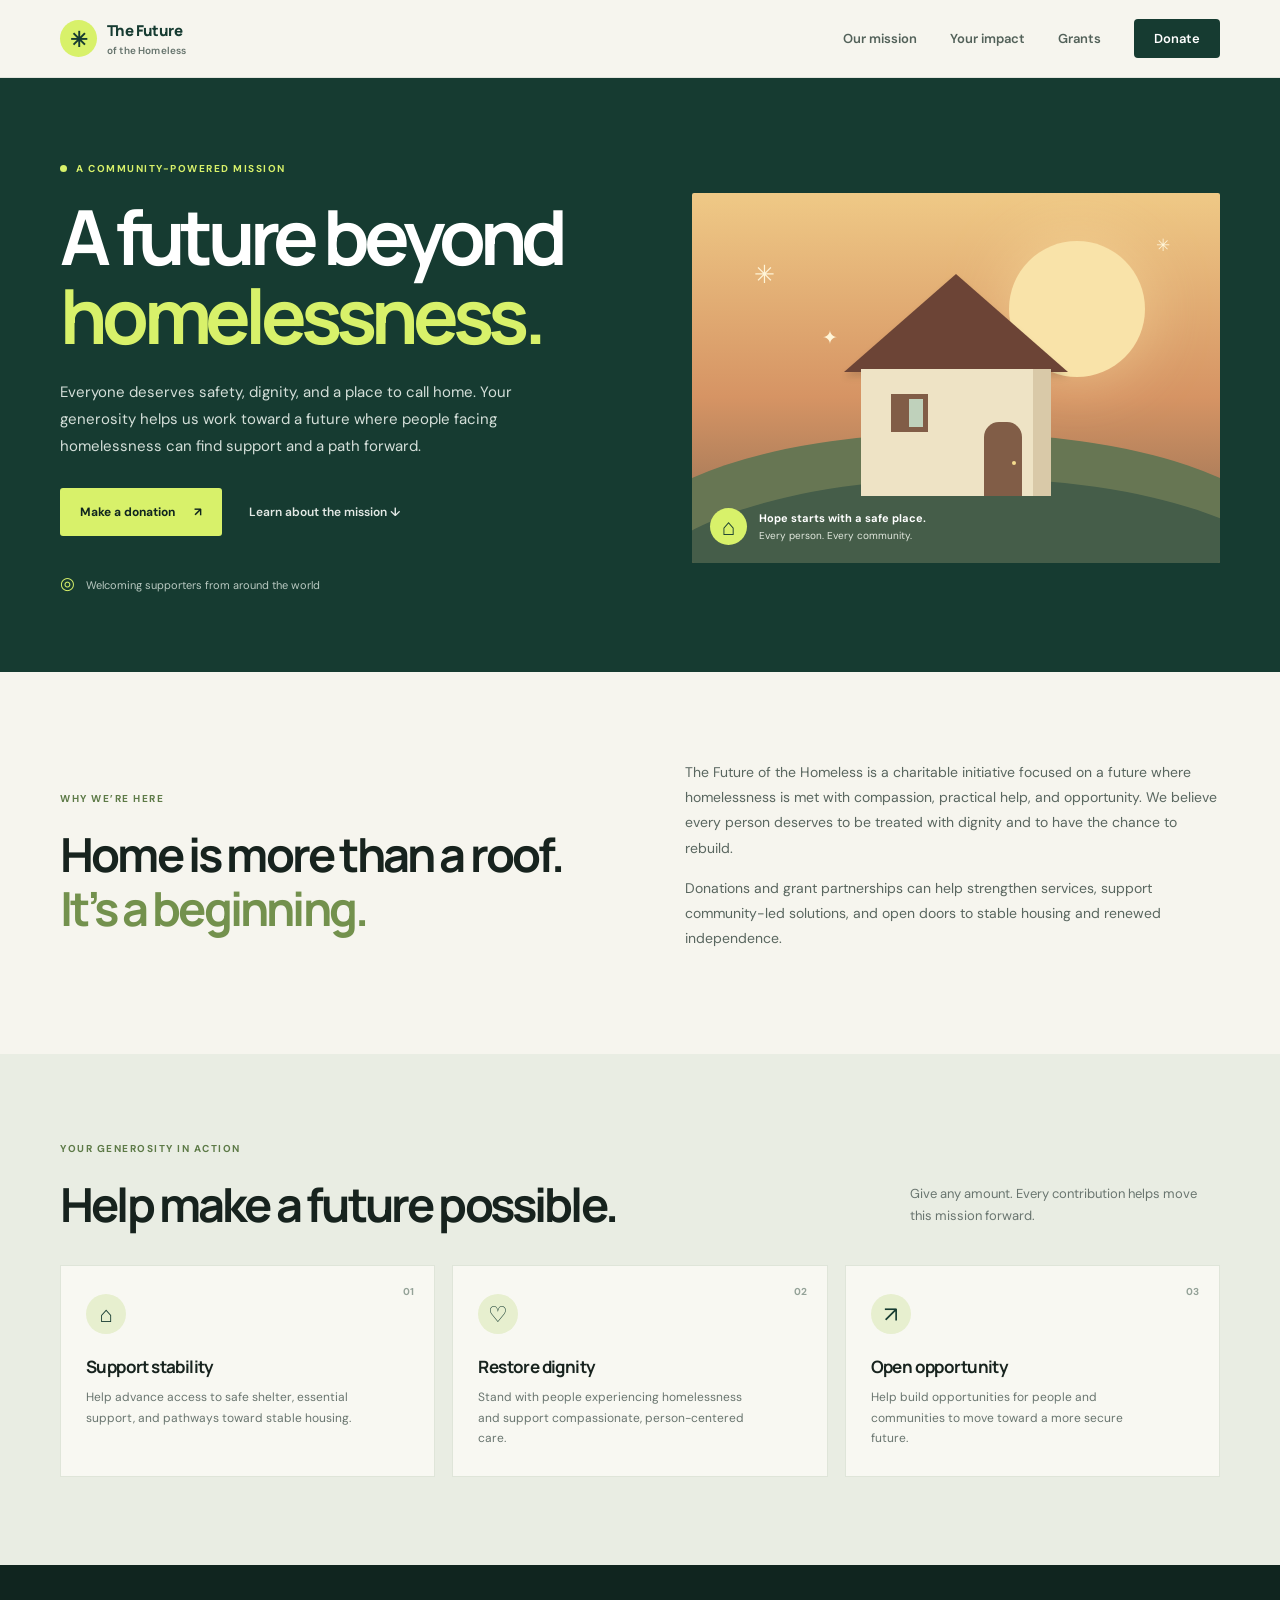
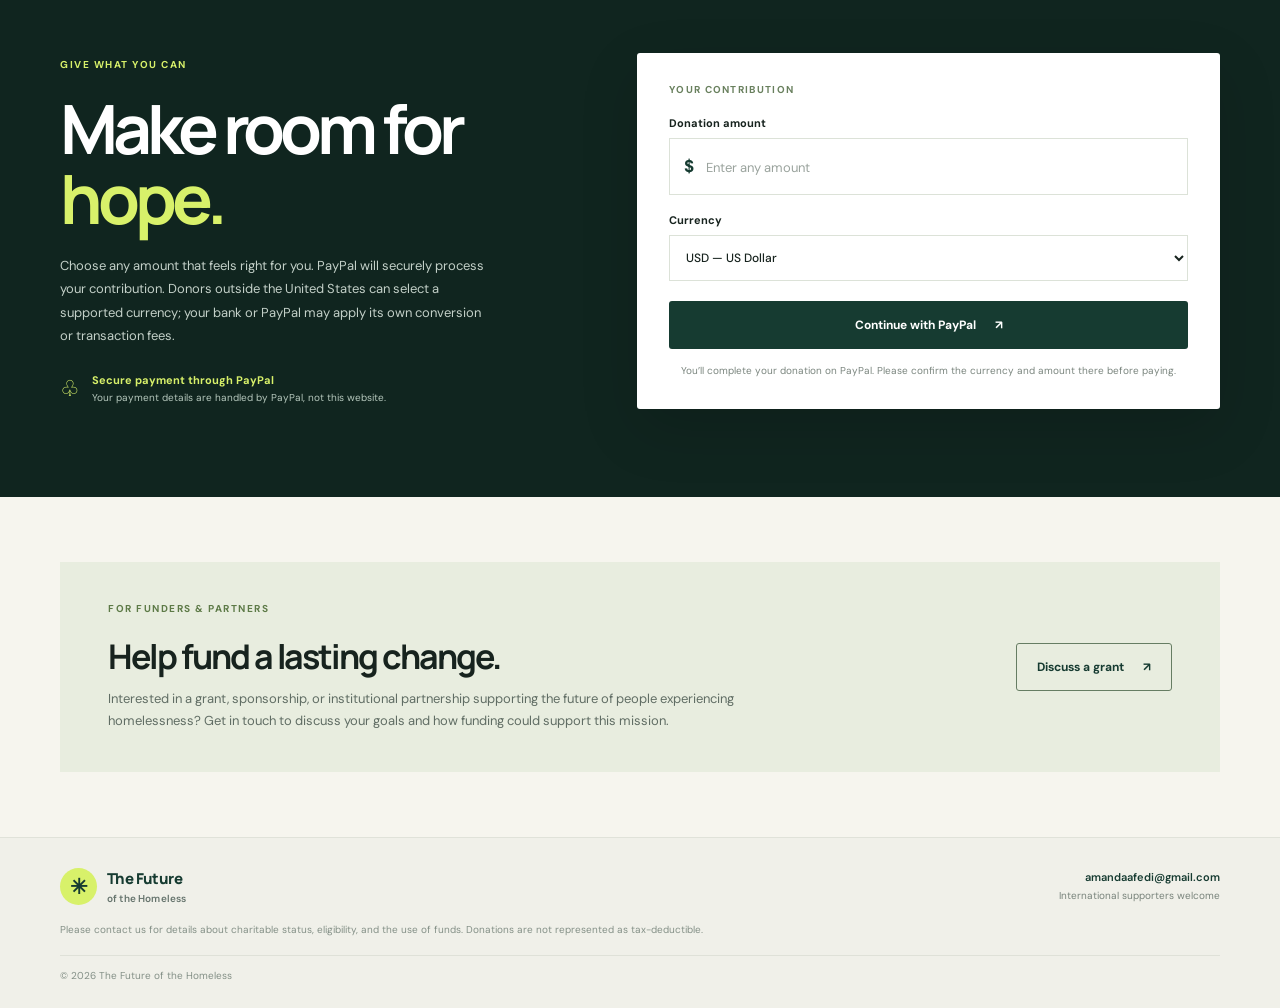
==== index.html @ cc7a4474 "Build international homelessness charity donation site and thank-you page" ====
<!doctype html>
<html lang="en">
  <head>
    <meta charset="utf-8" />
    <meta name="viewport" content="width=device-width, initial-scale=1" />
    <meta name="theme-color" content="#10251f" />
    <meta name="description" content="Support The Future of the Homeless: international donations and grant partnerships helping create a future beyond homelessness." />
    <title>The Future of the Homeless | Give Hope a Home</title>
    <link rel="preconnect" href="https://fonts.googleapis.com" />
    <link rel="preconnect" href="https://fonts.gstatic.com" crossorigin />
    <link href="https://fonts.googleapis.com/css2?family=DM+Sans:wght@400;500;600;700&family=Manrope:wght@500;600;700;800&display=swap" rel="stylesheet" />
    <link rel="stylesheet" href="styles.css" />
  </head>
  <body>
    <header class="header">
      <div class="container nav-wrap">
        <a class="brand" href="#home" aria-label="The Future of the Homeless home"><span class="brand-mark" aria-hidden="true">✳</span><span>The Future <small>of the Homeless</small></span></a>
        <nav aria-label="Main navigation"><a href="#mission">Our mission</a><a href="#impact">Your impact</a><a href="#grants">Grants</a><a class="nav-cta" href="#donate">Donate</a></nav>
      </div>
    </header>

    <main id="home">
      <section class="hero">
        <div class="container hero-grid">
          <div class="hero-copy">
            <p class="eyebrow"><span></span> A community-powered mission</p>
            <h1>A future beyond <em>homelessness.</em></h1>
            <p class="hero-text">Everyone deserves safety, dignity, and a place to call home. Your generosity helps us work toward a future where people facing homelessness can find support and a path forward.</p>
            <div class="hero-actions"><a class="button button-light" href="#donate">Make a donation <span aria-hidden="true">↗</span></a><a class="text-link" href="#mission">Learn about the mission <span aria-hidden="true">↓</span></a></div>
            <p class="international-note"><span aria-hidden="true">◎</span> Welcoming supporters from around the world</p>
          </div>
          <div class="hero-art" role="img" aria-label="Warm illustration of a welcoming home at sunset">
            <div class="sun"></div><div class="art-caption"><span class="caption-icon">⌂</span><span><strong>Hope starts with a safe place.</strong><small>Every person. Every community.</small></span></div>
            <div class="art-house"><div class="roof"></div><div class="house"><div class="window"></div><div class="door"></div></div></div>
            <span class="spark spark-one">✳</span><span class="spark spark-two">✦</span><span class="spark spark-three">✳</span>
          </div>
        </div>
      </section>

      <section class="mission section" id="mission">
        <div class="container mission-grid">
          <div><p class="eyebrow eyebrow-dark">Why we’re here</p><h2>Home is more than a roof.<br /><em>It’s a beginning.</em></h2></div>
          <div class="mission-copy"><p>The Future of the Homeless is a charitable initiative focused on a future where homelessness is met with compassion, practical help, and opportunity. We believe every person deserves to be treated with dignity and to have the chance to rebuild.</p><p>Donations and grant partnerships can help strengthen services, support community-led solutions, and open doors to stable housing and renewed independence.</p></div>
        </div>
      </section>

      <section class="impact section" id="impact">
        <div class="container">
          <div class="section-heading"><div><p class="eyebrow eyebrow-dark">Your generosity in action</p><h2>Help make a future possible.</h2></div><p>Give any amount. Every contribution helps move this mission forward.</p></div>
          <div class="impact-cards">
            <article class="impact-card"><span class="card-number">01</span><span class="card-icon">⌂</span><h3>Support stability</h3><p>Help advance access to safe shelter, essential support, and pathways toward stable housing.</p></article>
            <article class="impact-card"><span class="card-number">02</span><span class="card-icon">♡</span><h3>Restore dignity</h3><p>Stand with people experiencing homelessness and support compassionate, person-centered care.</p></article>
            <article class="impact-card"><span class="card-number">03</span><span class="card-icon">↗</span><h3>Open opportunity</h3><p>Help build opportunities for people and communities to move toward a more secure future.</p></article>
          </div>
        </div>
      </section>

      <section class="donate section" id="donate">
        <div class="container donate-grid">
          <div class="donate-copy"><p class="eyebrow">Give what you can</p><h2>Make room for<br /><em>hope.</em></h2><p>Choose any amount that feels right for you. PayPal will securely process your contribution. Donors outside the United States can select a supported currency; your bank or PayPal may apply its own conversion or transaction fees.</p><div class="secure-note"><span aria-hidden="true">♧</span><span><strong>Secure payment through PayPal</strong><small>Your payment details are handled by PayPal, not this website.</small></span></div></div>
          <form class="donation-form" id="donation-form" action="https://www.paypal.com/cgi-bin/webscr" method="post" target="_blank">
            <input type="hidden" name="cmd" value="_donations" />
            <input type="hidden" name="business" value="amandaafedi@gmail.com" />
            <input type="hidden" name="item_name" value="The Future of the Homeless - General Donation" />
            <input type="hidden" name="no_shipping" value="1" />
            <input type="hidden" name="return" value="https://kingsleyafedi1-blip.github.io/donations-grants-site/thank-you.html" />
            <p class="form-kicker">Your contribution</p>
            <label for="amount">Donation amount</label>
            <div class="amount-input"><span id="currency-symbol" aria-hidden="true">$</span><input id="amount" name="amount" type="number" min="1" step="0.01" inputmode="decimal" placeholder="Enter any amount" required /></div>
            <div class="form-row"><div><label for="currency">Currency</label><select id="currency" name="currency_code"><option value="USD">USD — US Dollar</option><option value="CAD">CAD — Canadian Dollar</option><option value="GBP">GBP — British Pound</option><option value="EUR">EUR — Euro</option><option value="AUD">AUD — Australian Dollar</option><option value="NZD">NZD — New Zealand Dollar</option><option value="CHF">CHF — Swiss Franc</option><option value="SGD">SGD — Singapore Dollar</option><option value="HKD">HKD — Hong Kong Dollar</option><option value="JPY">JPY — Japanese Yen</option></select></div></div>
            <button class="button button-green" type="submit">Continue with PayPal <span aria-hidden="true">↗</span></button>
            <p class="form-footnote">You’ll complete your donation on PayPal. Please confirm the currency and amount there before paying.</p>
          </form>
        </div>
      </section>

      <section class="grants section" id="grants">
        <div class="container grants-panel"><div><p class="eyebrow eyebrow-dark">For funders & partners</p><h2>Help fund a lasting change.</h2><p>Interested in a grant, sponsorship, or institutional partnership supporting the future of people experiencing homelessness? Get in touch to discuss your goals and how funding could support this mission.</p></div><a class="button button-outline" href="mailto:amandaafedi@gmail.com?subject=Grant%20and%20Partnership%20Inquiry">Discuss a grant <span aria-hidden="true">↗</span></a></div>
      </section>
    </main>

    <footer class="footer"><div class="container footer-inner"><a class="brand footer-brand" href="#home"><span class="brand-mark" aria-hidden="true">✳</span><span>The Future <small>of the Homeless</small></span></a><div class="footer-contact"><a href="mailto:amandaafedi@gmail.com">amandaafedi@gmail.com</a><span>International supporters welcome</span></div><p class="disclaimer">Please contact us for details about charitable status, eligibility, and the use of funds. Donations are not represented as tax-deductible.</p><p class="copyright">© <span id="year"></span> The Future of the Homeless</p></div></footer>
    <script src="script.js"></script>
  </body>
</html>
---- styles.css ----
:root{--forest:#163b31;--forest-dark:#10251f;--lime:#d8f16a;--cream:#f6f5ee;--ink:#17231e;--muted:#69756f;--line:#dce2d8;--white:#fff;--serif:'Manrope',sans-serif;--sans:'DM Sans',sans-serif}*{box-sizing:border-box}html{scroll-behavior:smooth;scroll-padding-top:82px}body{margin:0;background:var(--cream);color:var(--ink);font-family:var(--sans);-webkit-font-smoothing:antialiased}a{color:inherit;text-decoration:none}.container{width:min(1160px,calc(100% - 48px));margin:0 auto}.header{height:78px;background:var(--cream);display:flex;align-items:center;border-bottom:1px solid rgba(22,59,49,.09)}.nav-wrap{display:flex;justify-content:space-between;align-items:center}.brand{display:inline-flex;align-items:center;gap:10px;font:800 15px var(--serif);letter-spacing:-.04em;color:var(--forest)}.brand small{display:block;font:600 10px var(--sans);letter-spacing:.015em;color:#65736c;margin-top:3px}.brand-mark{width:37px;height:37px;background:var(--lime);border-radius:50%;display:grid;place-items:center;color:var(--forest);font-size:21px}.header nav{display:flex;align-items:center;gap:33px;font-size:13px;font-weight:600;color:#526159}.header nav a:hover,.text-link:hover{color:var(--forest)}.header nav .nav-cta{padding:11px 20px;background:var(--forest);color:white;border-radius:4px}.hero{background:var(--forest);color:#fff;padding:84px 0 78px;overflow:hidden}.hero-grid{display:grid;grid-template-columns:1.04fr .96fr;align-items:center;gap:60px}.eyebrow{display:flex;align-items:center;gap:9px;text-transform:uppercase;letter-spacing:.15em;font-size:10px;font-weight:700;color:var(--lime);margin:0 0 22px}.eyebrow span{height:7px;width:7px;border-radius:50%;background:var(--lime)}.hero h1,.donate h2,.thank-you-card h1{font:700 clamp(46px,6.1vw,76px)/1.04 var(--serif);letter-spacing:-.075em;margin:0;max-width:620px}.hero h1 em,.donate h2 em,.thank-you-card h1 em{font-style:normal;color:var(--lime)}.hero-text{max-width:510px;color:#d4dfd9;font-size:15px;line-height:1.8;margin:24px 0 28px}.hero-actions{display:flex;align-items:center;gap:27px}.button{min-height:48px;display:inline-flex;justify-content:center;align-items:center;gap:19px;border:0;border-radius:3px;padding:0 20px;font:700 12px var(--sans);cursor:pointer;transition:transform .18s,background .18s}.button:hover{transform:translateY(-2px)}.button-light{background:var(--lime);color:var(--forest-dark)}.text-link{font-size:12px;font-weight:600;color:#e3e9e5}.international-note{margin:36px 0 0;color:#b9c9c1;font-size:11px}.international-note span{font-size:17px;margin-right:8px;color:var(--lime)}.hero-art{position:relative;min-height:370px;background:#d6a86a;overflow:hidden;border-radius:2px;background-image:linear-gradient(180deg,#efc986 0%,#d69464 55%,#896a52 100%)}.sun{position:absolute;width:136px;height:136px;border-radius:50%;background:#f9e3a9;top:48px;right:75px;box-shadow:0 0 65px rgba(255,235,174,.48)}.hero-art:after{content:'';position:absolute;inset:auto -12% -90px -12%;height:220px;border-radius:50% 50% 0 0;background:#677653}.hero-art:before{content:'';position:absolute;inset:auto -15% -145px -10%;height:230px;border-radius:50% 50% 0 0;background:#455d49;z-index:1}.art-house{position:absolute;z-index:2;bottom:67px;left:50%;transform:translateX(-50%);width:190px}.roof{width:0;height:0;border-left:112px solid transparent;border-right:112px solid transparent;border-bottom:98px solid #6c4436;margin-left:-17px;filter:drop-shadow(0 5px 3px rgba(36,30,22,.15))}.house{height:127px;background:#eee3c5;margin-top:-3px;position:relative;box-shadow:inset -18px 0 #d9c9a8}.window{position:absolute;width:37px;height:38px;left:30px;top:25px;border:5px solid #815d47;background:#bfd1bb;box-shadow:inset 13px 0 #815d47}.door{position:absolute;width:38px;height:74px;right:29px;bottom:0;background:#815d47;border-radius:15px 15px 0 0}.door:after{content:'';position:absolute;right:6px;top:39px;width:4px;height:4px;border-radius:50%;background:#f5dc8e}.art-caption{position:absolute;z-index:4;bottom:18px;left:18px;display:flex;align-items:center;gap:12px;color:#fff}.caption-icon{height:37px;width:37px;display:grid;place-items:center;border-radius:50%;background:var(--lime);color:var(--forest);font-size:23px}.art-caption strong,.art-caption small{display:block}.art-caption strong{font-size:11px}.art-caption small{font-size:10px;color:#e2e8de;margin-top:4px}.spark{position:absolute;z-index:2;color:#fff5d8}.spark-one{top:65px;left:62px;font-size:25px}.spark-two{top:132px;left:130px;font-size:19px}.spark-three{top:41px;right:50px;font-size:17px}.section{padding:88px 0}.mission-grid{display:grid;grid-template-columns:1fr 1fr;gap:90px;align-items:center}.eyebrow-dark{color:#5d7a47}.mission h2,.section-heading h2,.grants h2{font:700 clamp(31px,4vw,47px)/1.15 var(--serif);letter-spacing:-.06em;margin:0}.mission h2 em{font-style:normal;color:#73914d}.mission-copy{font-size:14px;line-height:1.8;color:#59665f}.mission-copy p{margin:0 0 15px}.impact{background:#e9ede3}.section-heading{display:flex;align-items:end;justify-content:space-between;gap:30px;margin-bottom:34px}.section-heading>p{max-width:310px;font-size:13px;line-height:1.7;color:var(--muted);margin:0 0 4px}.impact-cards{display:grid;grid-template-columns:repeat(3,1fr);gap:17px}.impact-card{position:relative;padding:28px 25px 27px;background:#f8f8f2;min-height:210px;border:1px solid #dfe5d9}.card-number{position:absolute;right:20px;top:19px;color:#94a298;font-size:10px;font-weight:700}.card-icon{display:grid;place-items:center;width:40px;height:40px;border-radius:50%;background:#e7efcf;color:var(--forest);font-size:22px}.impact-card h3{margin:21px 0 9px;font:700 17px var(--serif);letter-spacing:-.035em}.impact-card p{color:var(--muted);font-size:12px;line-height:1.7;margin:0;max-width:280px}.donate{background:var(--forest-dark);color:#fff}.donate-grid{display:grid;grid-template-columns:.9fr 1.1fr;gap:100px;align-items:center}.donate h2{font-size:clamp(48px,5.6vw,68px)}.donate-copy>p:not(.eyebrow){color:#c3d0c8;font-size:13px;line-height:1.8;max-width:430px;margin:20px 0 25px}.secure-note{display:flex;align-items:center;gap:12px;color:var(--lime)}.secure-note>span:first-child{font-size:22px}.secure-note strong,.secure-note small{display:block}.secure-note strong{font-size:11px}.secure-note small{font-size:10px;color:#b6c8bd;margin-top:4px}.donation-form{background:#fff;color:var(--ink);padding:30px 32px;border-radius:3px;box-shadow:0 20px 60px rgba(0,0,0,.14)}.form-kicker{margin:0 0 20px;text-transform:uppercase;letter-spacing:.13em;color:#69805e;font-size:10px;font-weight:700}.donation-form label{display:block;margin:0 0 8px;font-size:11px;font-weight:700}.amount-input{display:flex;align-items:center;gap:10px;height:57px;border:1px solid var(--line);padding:0 14px;margin-bottom:18px}.amount-input span{font-size:17px;font-weight:700;color:var(--forest)}.amount-input input{width:100%;border:0;outline:0;background:transparent;font:600 17px var(--sans);color:var(--ink)}.amount-input input::placeholder{font-size:13px;color:#9aa39d;font-weight:400}.form-row{margin-bottom:20px}.form-row select{width:100%;height:46px;padding:0 12px;border:1px solid var(--line);border-radius:0;background:#fff;color:var(--ink);font:500 12px var(--sans)}.button-green{width:100%;background:var(--forest);color:#fff}.button-green:hover{background:#245541}.form-footnote{font-size:10px;color:#7a857e;line-height:1.6;text-align:center;margin:14px 0 0}.grants{padding:65px 0}.grants-panel{display:flex;align-items:center;justify-content:space-between;gap:45px;padding:40px 48px;background:#e8eddf}.grants h2{font-size:34px}.grants-panel>div>p:last-child{max-width:650px;color:#606d64;font-size:13px;line-height:1.7;margin:12px 0 0}.button-outline{border:1px solid #667d63;color:var(--forest);white-space:nowrap}.button-outline:hover{background:#dce5d2}.footer{background:#f0f0e9;padding:30px 0 24px;border-top:1px solid #e0e2d9}.footer-inner{display:grid;grid-template-columns:1fr 1fr;gap:17px;align-items:center}.footer-brand{justify-self:start}.footer-contact{justify-self:end;text-align:right;font-size:11px;color:var(--forest);font-weight:600}.footer-contact span{display:block;color:#78837b;font-size:10px;font-weight:400;margin-top:5px}.disclaimer,.copyright{grid-column:1/-1;color:#849087;font-size:10px;line-height:1.6;margin:0}.copyright{padding-top:12px;border-top:1px solid #dfe1d8}.thank-you-page{min-height:100vh;background:var(--forest);display:grid;place-items:center;padding:24px}.thank-you-wrap{width:min(620px,100%)}.thank-you-card{background:var(--cream);padding:44px 48px;text-align:center}.thank-you-brand{display:inline-flex;margin-bottom:31px}.thank-you-icon{height:58px;width:58px;margin:0 auto 22px;display:grid;place-items:center;border-radius:50%;background:#e8efcf;color:var(--forest);font-size:28px}.thank-you-card .eyebrow{justify-content:center;margin-bottom:13px}.thank-you-card h1{font-size:54px}.thank-you-card h1 em{color:#77924e}.thank-you-text{font-size:13px;line-height:1.8;color:#606d64;margin:19px auto 23px;max-width:450px}.thank-you-card .button{width:auto}.thank-you-contact{margin:22px 0 0;color:#707b73;font-size:11px}.thank-you-contact a{color:var(--forest);font-weight:700;text-decoration:underline}@media(max-width:800px){.hero-grid{gap:34px}.mission-grid,.donate-grid{gap:48px}.donate-grid{grid-template-columns:.8fr 1.2fr}.header nav{gap:19px}.hero-art{min-height:320px}}@media(max-width:620px){.container{width:min(100% - 36px,460px)}.header{height:auto;min-height:70px}.nav-wrap{padding:13px 0;align-items:flex-start}.header nav{gap:8px 14px;justify-content:flex-end;flex-wrap:wrap;font-size:11px;max-width:210px}.header nav .nav-cta{padding:7px 12px}.hero{padding:55px 0 48px}.hero-grid,.mission-grid,.donate-grid{grid-template-columns:1fr}.hero-grid{gap:35px}.hero h1{font-size:54px}.hero-art{min-height:300px}.section{padding:62px 0}.mission-grid,.donate-grid{gap:29px}.mission-grid{gap:22px}.section-heading{display:block}.section-heading>p{margin-top:14px}.impact-cards{grid-template-columns:1fr}.impact-card{min-height:170px}.donate{padding:62px 0}.donate h2{font-size:55px}.donation-form{padding:25px 21px}.grants{padding:45px 0}.grants-panel{padding:28px 23px;display:block}.grants h2{font-size:30px}.grants-panel .button{margin-top:21px}.footer-inner{grid-template-columns:1fr}.footer-contact{justify-self:start;text-align:left}.disclaimer,.copyright{grid-column:1}.thank-you-card{padding:33px 23px}.thank-you-card h1{font-size:46px}}
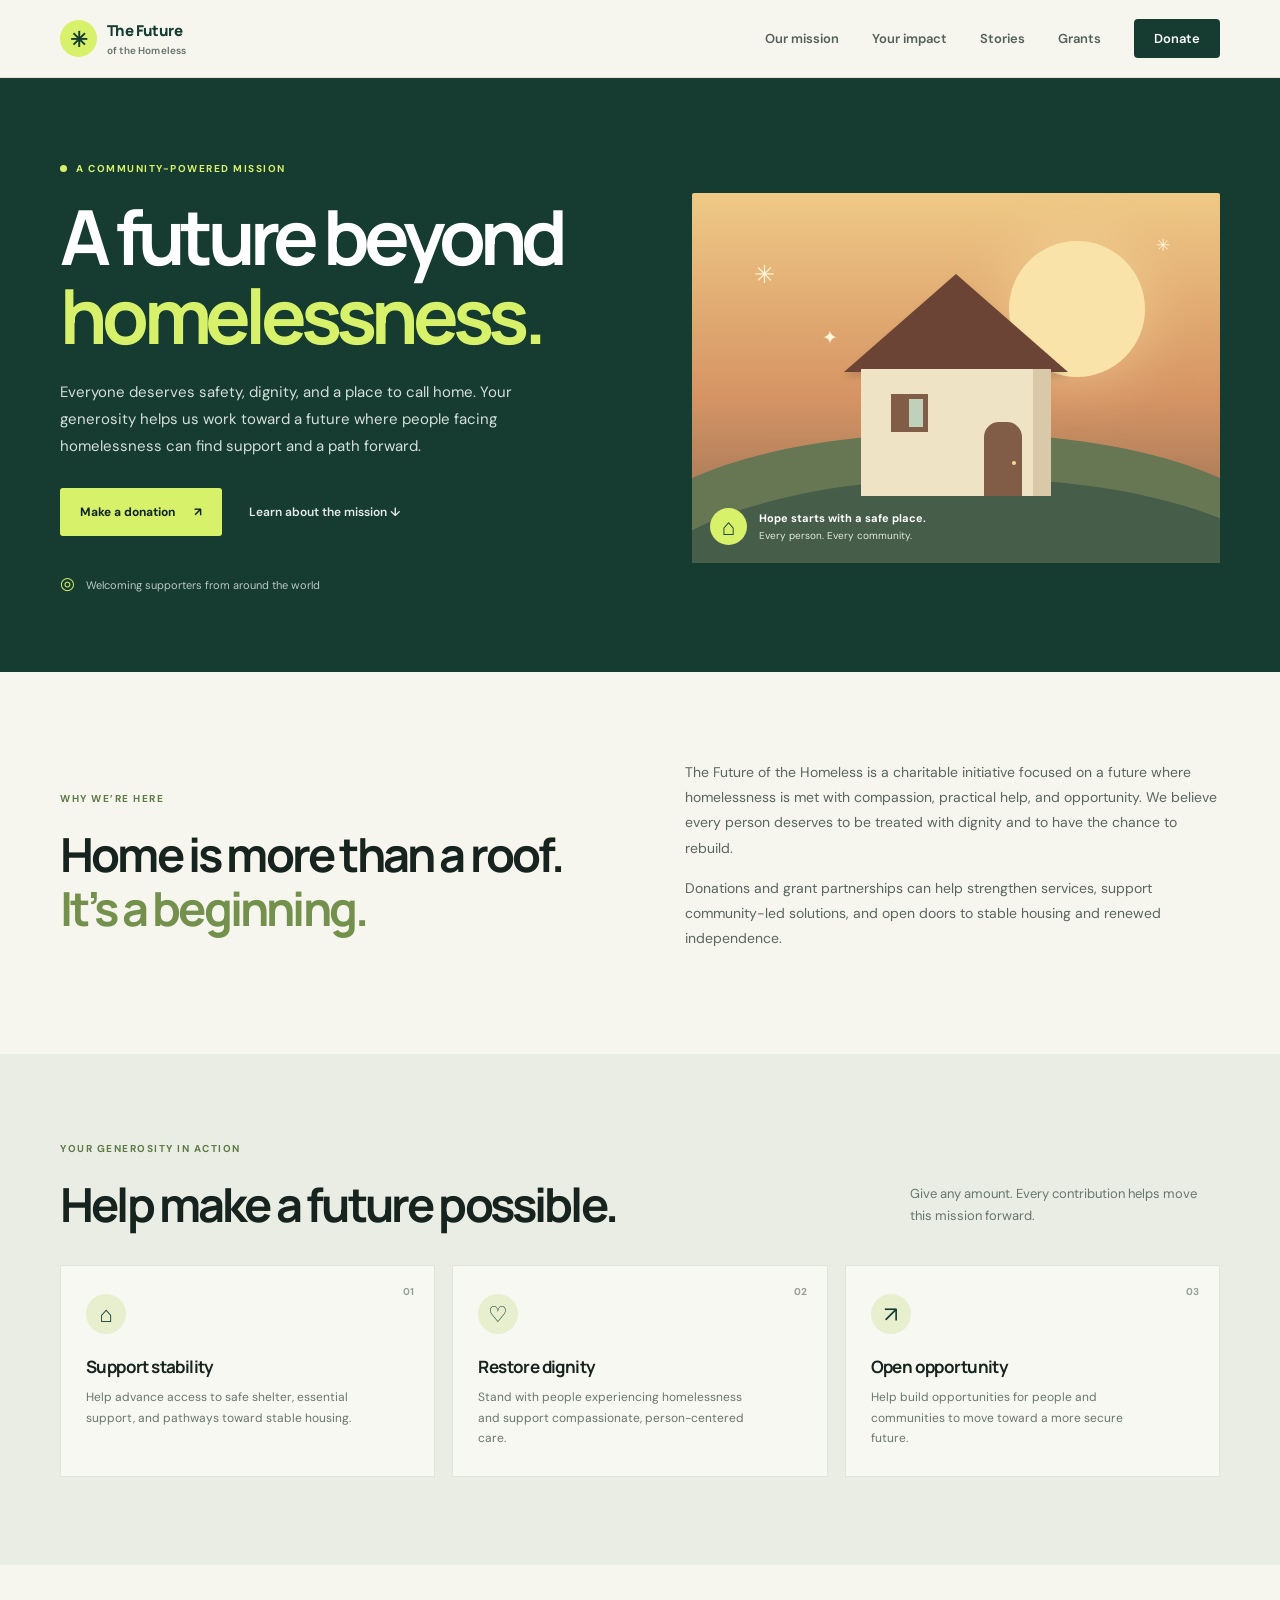
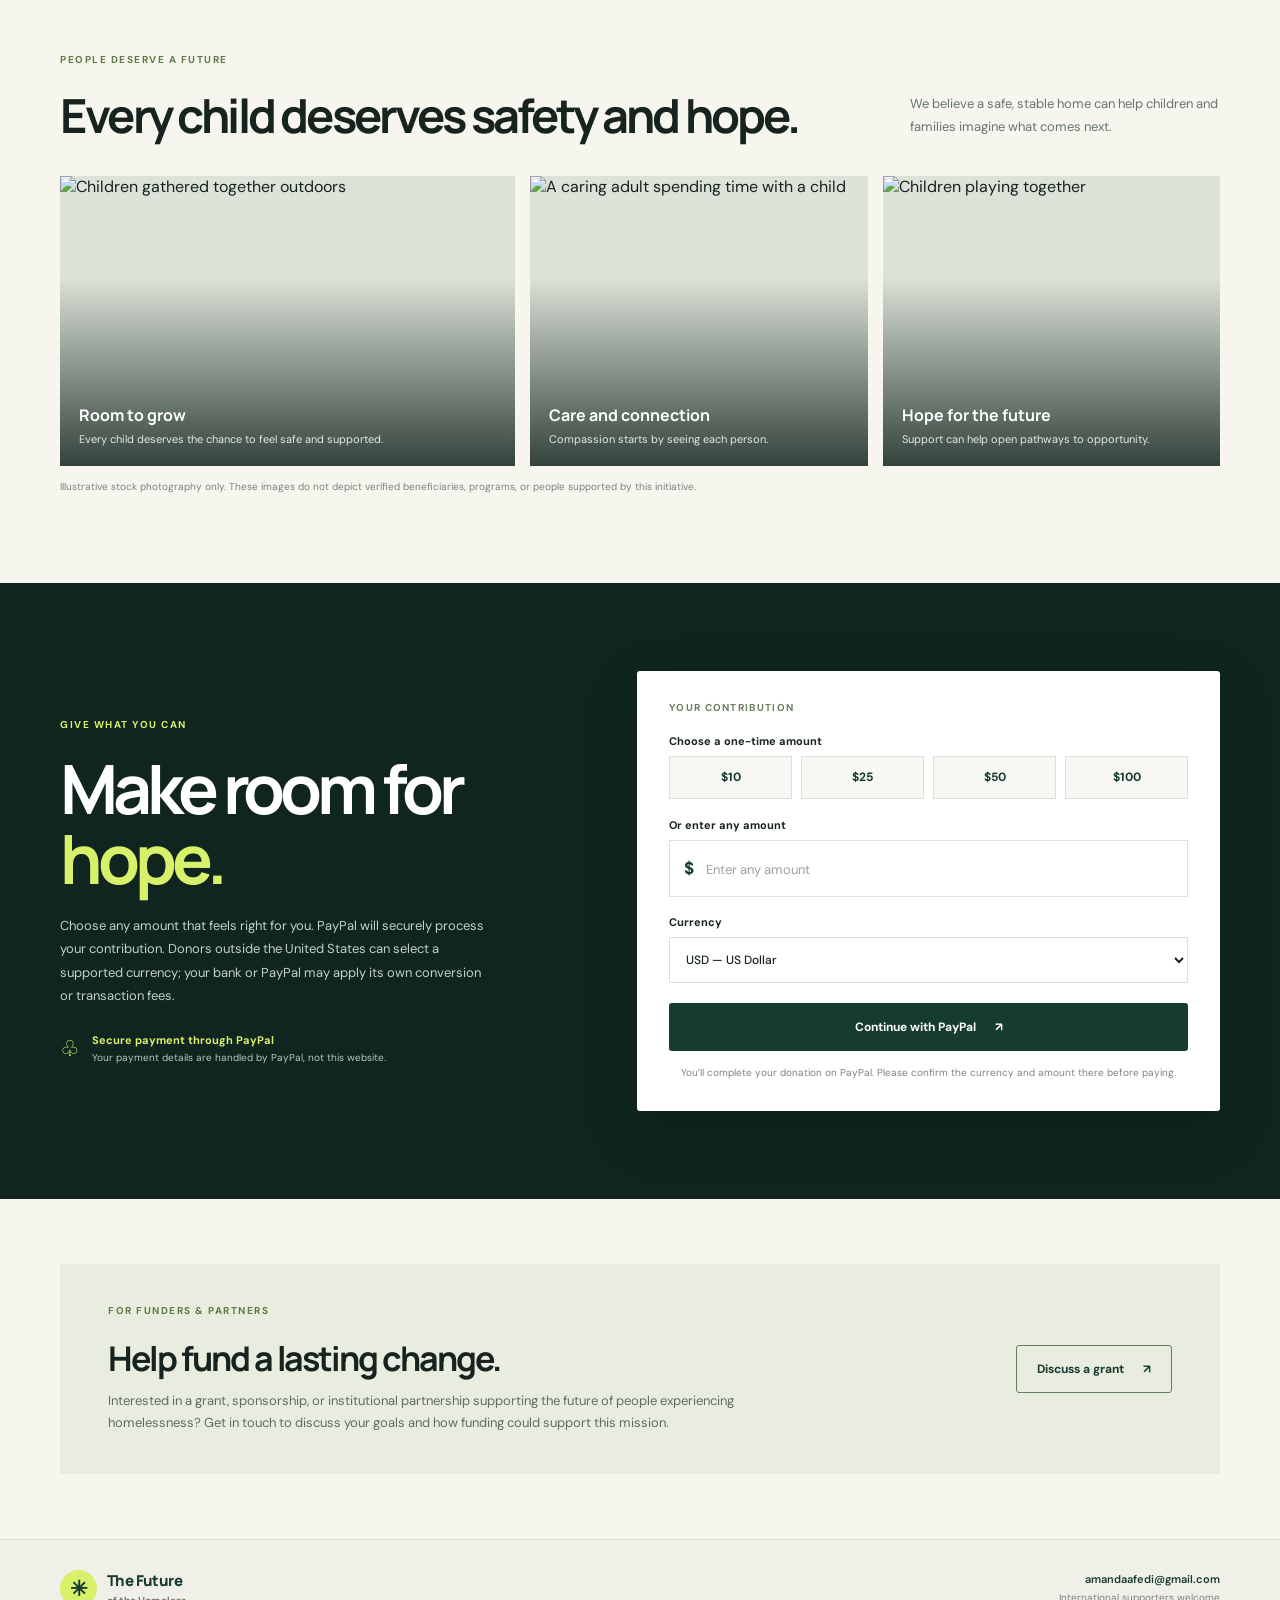
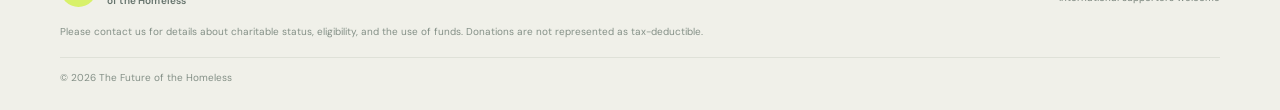
==== commit ddc5c0e9: "Add donation presets and clearly disclosed illustrative child and family photos" ====
--- a/index.html
+++ b/index.html
@@ -10,12 +10,13 @@
     <link rel="preconnect" href="https://fonts.gstatic.com" crossorigin />
     <link href="https://fonts.googleapis.com/css2?family=DM+Sans:wght@400;500;600;700&family=Manrope:wght@500;600;700;800&display=swap" rel="stylesheet" />
     <link rel="stylesheet" href="styles.css" />
+    <link rel="stylesheet" href="donations.css" />
   </head>
   <body>
     <header class="header">
       <div class="container nav-wrap">
         <a class="brand" href="#home" aria-label="The Future of the Homeless home"><span class="brand-mark" aria-hidden="true">✳</span><span>The Future <small>of the Homeless</small></span></a>
-        <nav aria-label="Main navigation"><a href="#mission">Our mission</a><a href="#impact">Your impact</a><a href="#grants">Grants</a><a class="nav-cta" href="#donate">Donate</a></nav>
+        <nav aria-label="Main navigation"><a href="#mission">Our mission</a><a href="#impact">Your impact</a><a href="#stories">Stories</a><a href="#grants">Grants</a><a class="nav-cta" href="#donate">Donate</a></nav>
       </div>
     </header>
 
@@ -29,7 +30,7 @@
             <div class="hero-actions"><a class="button button-light" href="#donate">Make a donation <span aria-hidden="true">↗</span></a><a class="text-link" href="#mission">Learn about the mission <span aria-hidden="true">↓</span></a></div>
             <p class="international-note"><span aria-hidden="true">◎</span> Welcoming supporters from around the world</p>
           </div>
-          <div class="hero-art" role="img" aria-label="Warm illustration of a welcoming home at sunset">
+          <div class="hero-art" role="img" aria-label="Illustration of a welcoming home at sunset">
             <div class="sun"></div><div class="art-caption"><span class="caption-icon">⌂</span><span><strong>Hope starts with a safe place.</strong><small>Every person. Every community.</small></span></div>
             <div class="art-house"><div class="roof"></div><div class="house"><div class="window"></div><div class="door"></div></div></div>
             <span class="spark spark-one">✳</span><span class="spark spark-two">✦</span><span class="spark spark-three">✳</span>
@@ -55,6 +56,18 @@
         </div>
       </section>
 
+      <section class="stories section" id="stories">
+        <div class="container">
+          <div class="section-heading"><div><p class="eyebrow eyebrow-dark">People deserve a future</p><h2>Every child deserves safety and hope.</h2></div><p>We believe a safe, stable home can help children and families imagine what comes next.</p></div>
+          <div class="story-gallery">
+            <figure class="story-photo story-photo-wide"><img src="https://images.unsplash.com/photo-1488521787991-ed7bbaae773c?auto=format&amp;fit=crop&amp;w=1200&amp;q=85" alt="Children gathered together outdoors" loading="lazy" /><figcaption><strong>Room to grow</strong><span>Every child deserves the chance to feel safe and supported.</span></figcaption></figure>
+            <figure class="story-photo"><img src="https://images.unsplash.com/photo-1509099836639-18ba1795216d?auto=format&amp;fit=crop&amp;w=900&amp;q=85" alt="A caring adult spending time with a child" loading="lazy" /><figcaption><strong>Care and connection</strong><span>Compassion starts by seeing each person.</span></figcaption></figure>
+            <figure class="story-photo"><img src="https://images.unsplash.com/photo-1494386346843-e12284507169?auto=format&amp;fit=crop&amp;w=900&amp;q=85" alt="Children playing together" loading="lazy" /><figcaption><strong>Hope for the future</strong><span>Support can help open pathways to opportunity.</span></figcaption></figure>
+          </div>
+          <p class="photo-disclosure">Illustrative stock photography only. These images do not depict verified beneficiaries, programs, or people supported by this initiative.</p>
+        </div>
+      </section>
+
       <section class="donate section" id="donate">
         <div class="container donate-grid">
           <div class="donate-copy"><p class="eyebrow">Give what you can</p><h2>Make room for<br /><em>hope.</em></h2><p>Choose any amount that feels right for you. PayPal will securely process your contribution. Donors outside the United States can select a supported currency; your bank or PayPal may apply its own conversion or transaction fees.</p><div class="secure-note"><span aria-hidden="true">♧</span><span><strong>Secure payment through PayPal</strong><small>Your payment details are handled by PayPal, not this website.</small></span></div></div>
@@ -65,7 +78,14 @@
             <input type="hidden" name="no_shipping" value="1" />
             <input type="hidden" name="return" value="https://kingsleyafedi1-blip.github.io/donations-grants-site/thank-you.html" />
             <p class="form-kicker">Your contribution</p>
-            <label for="amount">Donation amount</label>
+            <label>Choose a one-time amount</label>
+            <div class="preset-amounts" role="group" aria-label="Suggested donation amounts">
+              <button type="button" class="preset-amount" data-amount="10" aria-pressed="false">$10</button>
+              <button type="button" class="preset-amount" data-amount="25" aria-pressed="false">$25</button>
+              <button type="button" class="preset-amount" data-amount="50" aria-pressed="false">$50</button>
+              <button type="button" class="preset-amount" data-amount="100" aria-pressed="false">$100</button>
+            </div>
+            <label for="amount">Or enter any amount</label>
             <div class="amount-input"><span id="currency-symbol" aria-hidden="true">$</span><input id="amount" name="amount" type="number" min="1" step="0.01" inputmode="decimal" placeholder="Enter any amount" required /></div>
             <div class="form-row"><div><label for="currency">Currency</label><select id="currency" name="currency_code"><option value="USD">USD — US Dollar</option><option value="CAD">CAD — Canadian Dollar</option><option value="GBP">GBP — British Pound</option><option value="EUR">EUR — Euro</option><option value="AUD">AUD — Australian Dollar</option><option value="NZD">NZD — New Zealand Dollar</option><option value="CHF">CHF — Swiss Franc</option><option value="SGD">SGD — Singapore Dollar</option><option value="HKD">HKD — Hong Kong Dollar</option><option value="JPY">JPY — Japanese Yen</option></select></div></div>
             <button class="button button-green" type="submit">Continue with PayPal <span aria-hidden="true">↗</span></button>
--- a/donations.css
+++ b/donations.css
@@ -0,0 +1,18 @@
+/* Additional donation presets and illustrative photo gallery. */
+.preset-amounts{display:grid;grid-template-columns:repeat(4,minmax(0,1fr));gap:9px;margin:0 0 19px}
+.preset-amount{min-height:43px;border:1px solid var(--line);background:#f7f8f3;color:var(--forest);font:700 12px var(--sans);cursor:pointer;transition:background .18s,color .18s,border-color .18s}
+.preset-amount:hover,.preset-amount[aria-pressed="true"]{background:var(--forest);border-color:var(--forest);color:#fff}
+.preset-amount:focus-visible{outline:3px solid #a9c563;outline-offset:2px}
+.stories{background:#f6f5ee}
+.story-gallery{display:grid;grid-template-columns:1.35fr 1fr 1fr;gap:15px;margin-top:27px}
+.story-photo{position:relative;min-height:290px;margin:0;background:#dce2d8;overflow:hidden}
+.story-photo img{width:100%;height:100%;min-height:290px;position:absolute;inset:0;object-fit:cover;transition:transform .35s ease}
+.story-photo:hover img{transform:scale(1.035)}
+.story-photo:after{content:"";position:absolute;inset:35% 0 0;background:linear-gradient(transparent,rgba(13,31,24,.82))}
+.story-photo figcaption{position:absolute;z-index:1;left:19px;right:17px;bottom:18px;color:#fff}
+.story-photo figcaption strong,.story-photo figcaption span{display:block}
+.story-photo figcaption strong{font:700 16px var(--serif);margin-bottom:5px}
+.story-photo figcaption span{font-size:11px;line-height:1.55;color:#e3e9e5}
+.photo-disclosure{margin:13px 0 0;color:#7a857e;font-size:10px;line-height:1.6}
+@media(max-width:700px){.story-gallery{grid-template-columns:1fr 1fr}.story-photo-wide{grid-column:1/-1}.story-photo{min-height:230px}.story-photo img{min-height:230px}}
+@media(max-width:420px){.preset-amounts{gap:6px}.preset-amount{min-height:41px;font-size:11px}.story-gallery{grid-template-columns:1fr}.story-photo-wide{grid-column:auto}.story-photo{min-height:260px}.story-photo img{min-height:260px}}
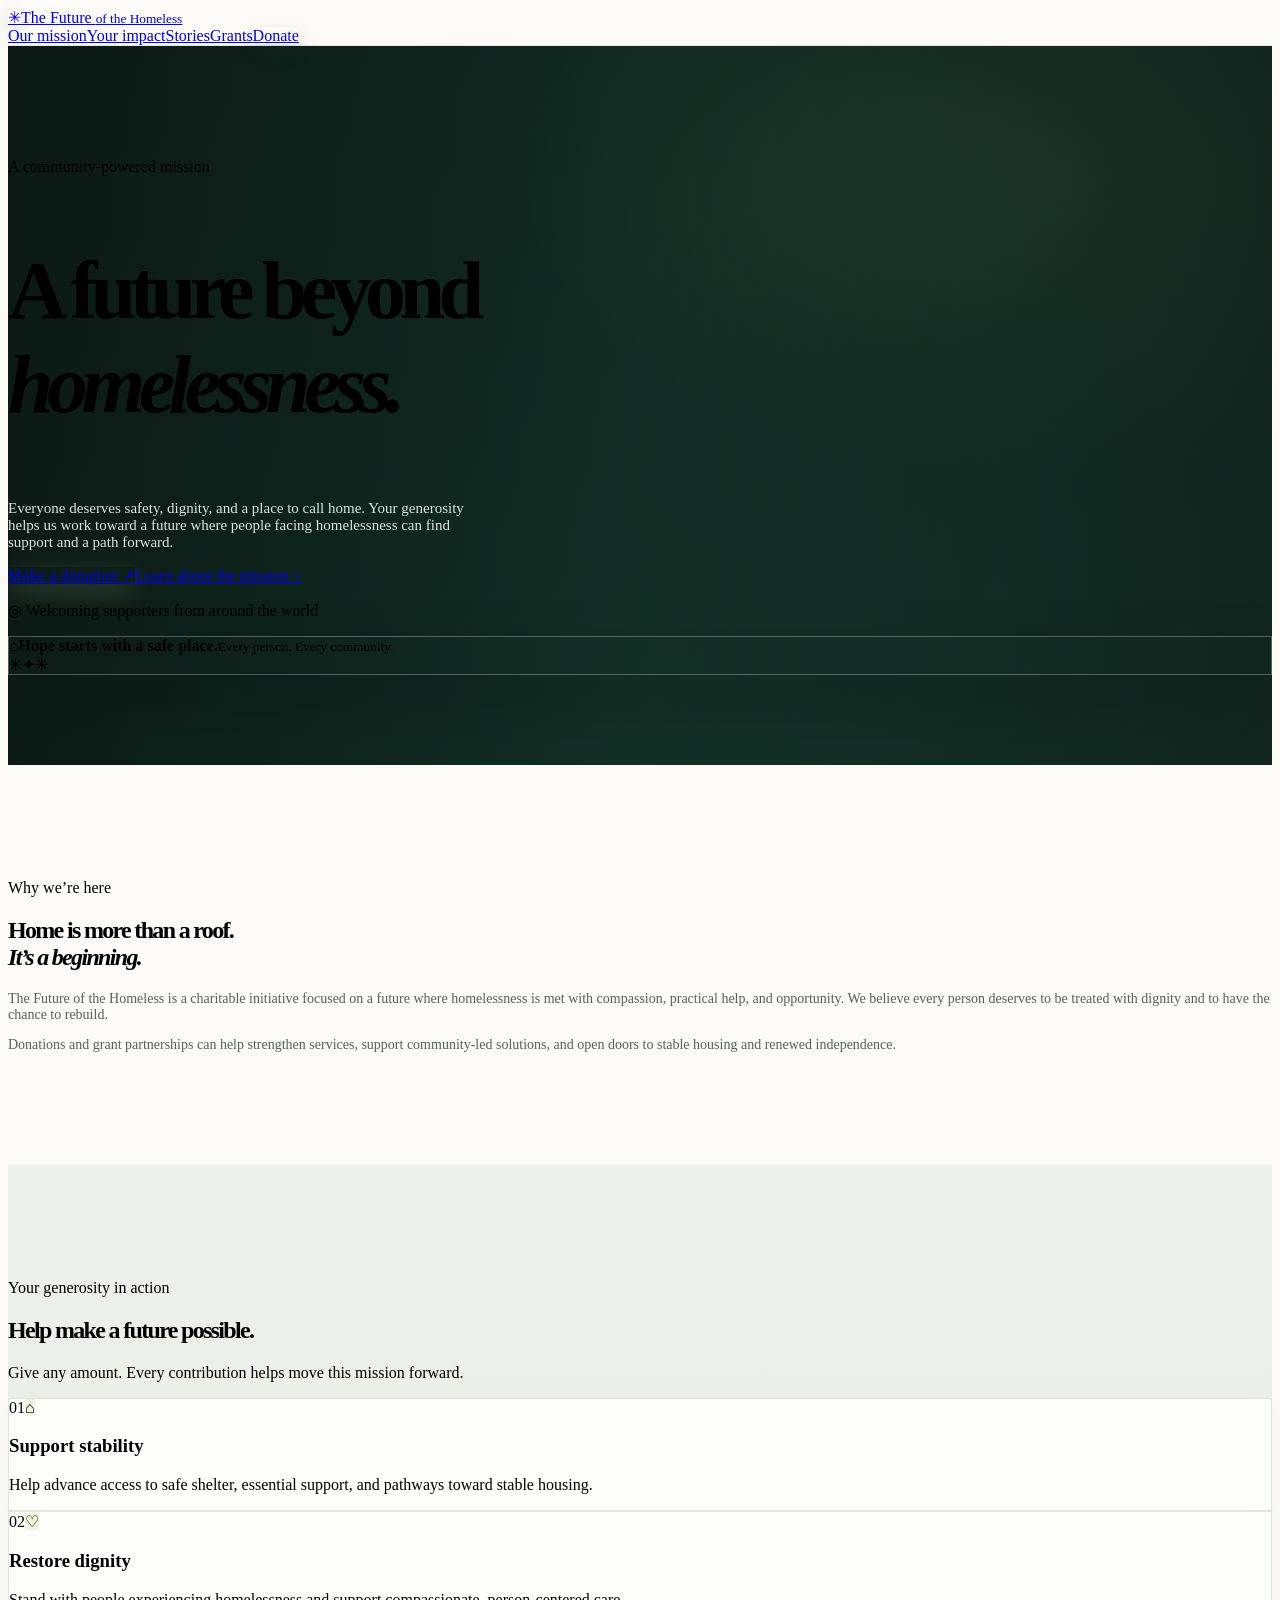
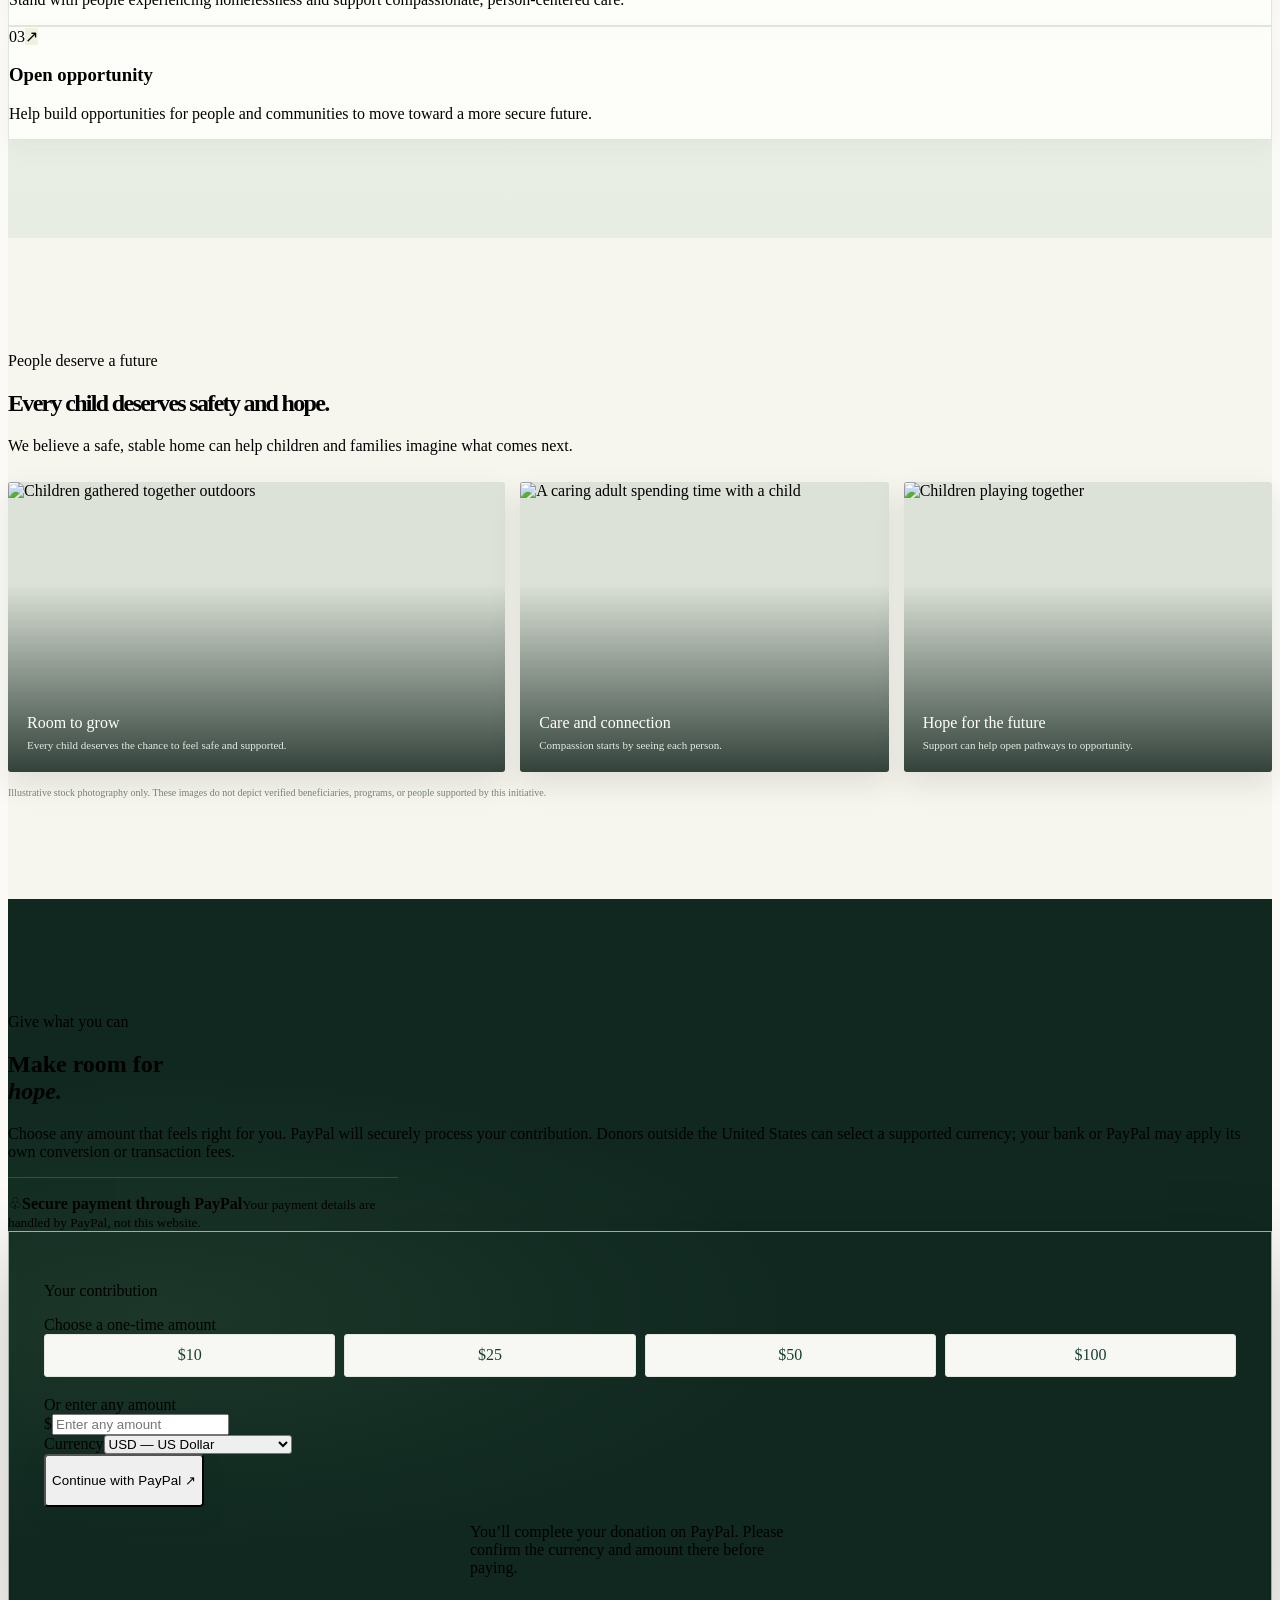
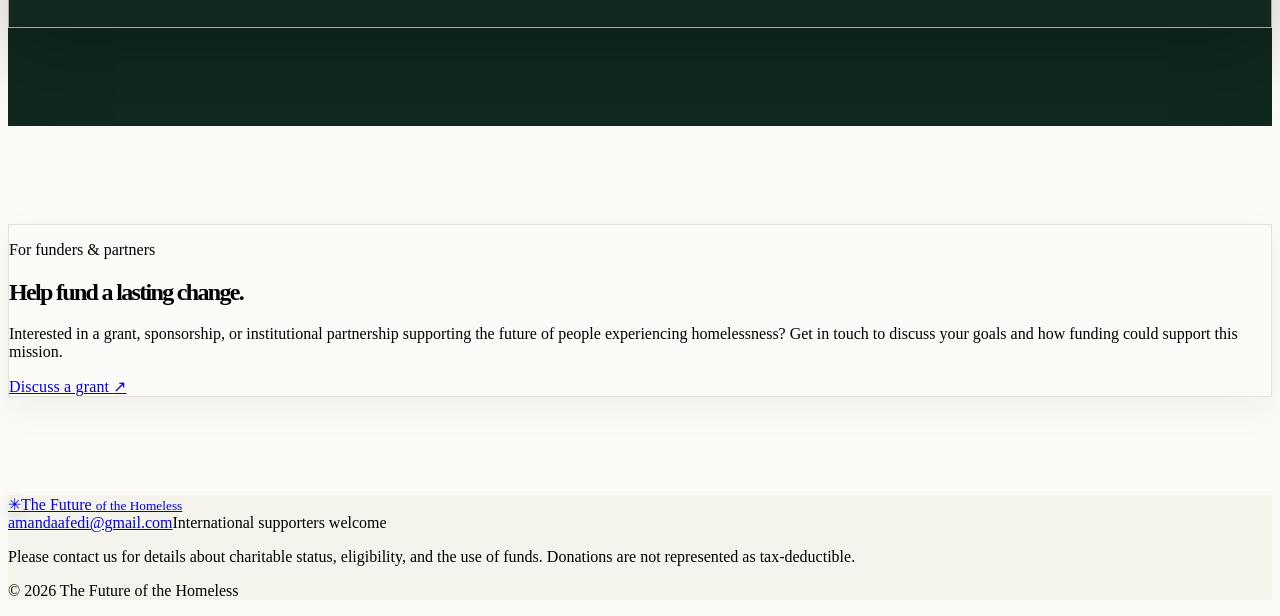
==== commit 6147000d: "Add charity slideshow background and premium donation page styling updates." ====
--- a/index.html
+++ b/index.html
@@ -22,6 +22,12 @@
 
     <main id="home">
       <section class="hero">
+        <div class="hero-slideshow" aria-hidden="true">
+          <div class="slide active" style="background-image:url('https://images.unsplash.com/photo-1488521787991-ed7bbaae773c?auto=format&fit=crop&w=1600&q=80');"></div>
+          <div class="slide" style="background-image:url('https://images.unsplash.com/photo-1517486800578-465c8d1d7d0a?auto=format&fit=crop&w=1600&q=80');"></div>
+          <div class="slide" style="background-image:url('https://images.unsplash.com/photo-1529156069898-49953e39b3ac?auto=format&fit=crop&w=1600&q=80');"></div>
+        </div>
+
         <div class="container hero-grid">
           <div class="hero-copy">
             <p class="eyebrow"><span></span> A community-powered mission</p>
@@ -60,9 +66,9 @@
         <div class="container">
           <div class="section-heading"><div><p class="eyebrow eyebrow-dark">People deserve a future</p><h2>Every child deserves safety and hope.</h2></div><p>We believe a safe, stable home can help children and families imagine what comes next.</p></div>
           <div class="story-gallery">
-            <figure class="story-photo story-photo-wide"><img src="https://images.unsplash.com/photo-1488521787991-ed7bbaae773c?auto=format&amp;fit=crop&amp;w=1200&amp;q=85" alt="Children gathered together outdoors" loading="lazy" /><figcaption><strong>Room to grow</strong><span>Every child deserves the chance to feel safe and supported.</span></figcaption></figure>
-            <figure class="story-photo"><img src="https://images.unsplash.com/photo-1509099836639-18ba1795216d?auto=format&amp;fit=crop&amp;w=900&amp;q=85" alt="A caring adult spending time with a child" loading="lazy" /><figcaption><strong>Care and connection</strong><span>Compassion starts by seeing each person.</span></figcaption></figure>
-            <figure class="story-photo"><img src="https://images.unsplash.com/photo-1494386346843-e12284507169?auto=format&amp;fit=crop&amp;w=900&amp;q=85" alt="Children playing together" loading="lazy" /><figcaption><strong>Hope for the future</strong><span>Support can help open pathways to opportunity.</span></figcaption></figure>
+            <figure class="story-photo story-photo-wide"><img src="https://images.unsplash.com/photo-1488521787991-ed7bbaae773c?auto=format&fit=crop&w=1200&q=85" alt="Children gathered together outdoors" loading="lazy" /><figcaption><strong>Room to grow</strong><span>Every child deserves the chance to feel safe and supported.</span></figcaption></figure>
+            <figure class="story-photo"><img src="https://images.unsplash.com/photo-1509099836639-18ba1795216d?auto=format&fit=crop&w=900&q=85" alt="A caring adult spending time with a child" loading="lazy" /><figcaption><strong>Care and connection</strong><span>Compassion starts by seeing each person.</span></figcaption></figure>
+            <figure class="story-photo"><img src="https://images.unsplash.com/photo-1494386346843-e12284507169?auto=format&fit=crop&w=900&q=85" alt="Children playing together" loading="lazy" /><figcaption><strong>Hope for the future</strong><span>Support can help open pathways to opportunity.</span></figcaption></figure>
           </div>
           <p class="photo-disclosure">Illustrative stock photography only. These images do not depict verified beneficiaries, programs, or people supported by this initiative.</p>
         </div>
--- a/styles.css
+++ b/styles.css
@@ -1 +1,64 @@
-:root{--forest:#163b31;--forest-dark:#10251f;--lime:#d8f16a;--cream:#f6f5ee;--ink:#17231e;--muted:#69756f;--line:#dce2d8;--white:#fff;--serif:'Manrope',sans-serif;--sans:'DM Sans',sans-serif}*{box-sizing:border-box}html{scroll-behavior:smooth;scroll-padding-top:82px}body{margin:0;background:var(--cream);color:var(--ink);font-family:var(--sans);-webkit-font-smoothing:antialiased}a{color:inherit;text-decoration:none}.container{width:min(1160px,calc(100% - 48px));margin:0 auto}.header{height:78px;background:var(--cream);display:flex;align-items:center;border-bottom:1px solid rgba(22,59,49,.09)}.nav-wrap{display:flex;justify-content:space-between;align-items:center}.brand{display:inline-flex;align-items:center;gap:10px;font:800 15px var(--serif);letter-spacing:-.04em;color:var(--forest)}.brand small{display:block;font:600 10px var(--sans);letter-spacing:.015em;color:#65736c;margin-top:3px}.brand-mark{width:37px;height:37px;background:var(--lime);border-radius:50%;display:grid;place-items:center;color:var(--forest);font-size:21px}.header nav{display:flex;align-items:center;gap:33px;font-size:13px;font-weight:600;color:#526159}.header nav a:hover,.text-link:hover{color:var(--forest)}.header nav .nav-cta{padding:11px 20px;background:var(--forest);color:white;border-radius:4px}.hero{background:var(--forest);color:#fff;padding:84px 0 78px;overflow:hidden}.hero-grid{display:grid;grid-template-columns:1.04fr .96fr;align-items:center;gap:60px}.eyebrow{display:flex;align-items:center;gap:9px;text-transform:uppercase;letter-spacing:.15em;font-size:10px;font-weight:700;color:var(--lime);margin:0 0 22px}.eyebrow span{height:7px;width:7px;border-radius:50%;background:var(--lime)}.hero h1,.donate h2,.thank-you-card h1{font:700 clamp(46px,6.1vw,76px)/1.04 var(--serif);letter-spacing:-.075em;margin:0;max-width:620px}.hero h1 em,.donate h2 em,.thank-you-card h1 em{font-style:normal;color:var(--lime)}.hero-text{max-width:510px;color:#d4dfd9;font-size:15px;line-height:1.8;margin:24px 0 28px}.hero-actions{display:flex;align-items:center;gap:27px}.button{min-height:48px;display:inline-flex;justify-content:center;align-items:center;gap:19px;border:0;border-radius:3px;padding:0 20px;font:700 12px var(--sans);cursor:pointer;transition:transform .18s,background .18s}.button:hover{transform:translateY(-2px)}.button-light{background:var(--lime);color:var(--forest-dark)}.text-link{font-size:12px;font-weight:600;color:#e3e9e5}.international-note{margin:36px 0 0;color:#b9c9c1;font-size:11px}.international-note span{font-size:17px;margin-right:8px;color:var(--lime)}.hero-art{position:relative;min-height:370px;background:#d6a86a;overflow:hidden;border-radius:2px;background-image:linear-gradient(180deg,#efc986 0%,#d69464 55%,#896a52 100%)}.sun{position:absolute;width:136px;height:136px;border-radius:50%;background:#f9e3a9;top:48px;right:75px;box-shadow:0 0 65px rgba(255,235,174,.48)}.hero-art:after{content:'';position:absolute;inset:auto -12% -90px -12%;height:220px;border-radius:50% 50% 0 0;background:#677653}.hero-art:before{content:'';position:absolute;inset:auto -15% -145px -10%;height:230px;border-radius:50% 50% 0 0;background:#455d49;z-index:1}.art-house{position:absolute;z-index:2;bottom:67px;left:50%;transform:translateX(-50%);width:190px}.roof{width:0;height:0;border-left:112px solid transparent;border-right:112px solid transparent;border-bottom:98px solid #6c4436;margin-left:-17px;filter:drop-shadow(0 5px 3px rgba(36,30,22,.15))}.house{height:127px;background:#eee3c5;margin-top:-3px;position:relative;box-shadow:inset -18px 0 #d9c9a8}.window{position:absolute;width:37px;height:38px;left:30px;top:25px;border:5px solid #815d47;background:#bfd1bb;box-shadow:inset 13px 0 #815d47}.door{position:absolute;width:38px;height:74px;right:29px;bottom:0;background:#815d47;border-radius:15px 15px 0 0}.door:after{content:'';position:absolute;right:6px;top:39px;width:4px;height:4px;border-radius:50%;background:#f5dc8e}.art-caption{position:absolute;z-index:4;bottom:18px;left:18px;display:flex;align-items:center;gap:12px;color:#fff}.caption-icon{height:37px;width:37px;display:grid;place-items:center;border-radius:50%;background:var(--lime);color:var(--forest);font-size:23px}.art-caption strong,.art-caption small{display:block}.art-caption strong{font-size:11px}.art-caption small{font-size:10px;color:#e2e8de;margin-top:4px}.spark{position:absolute;z-index:2;color:#fff5d8}.spark-one{top:65px;left:62px;font-size:25px}.spark-two{top:132px;left:130px;font-size:19px}.spark-three{top:41px;right:50px;font-size:17px}.section{padding:88px 0}.mission-grid{display:grid;grid-template-columns:1fr 1fr;gap:90px;align-items:center}.eyebrow-dark{color:#5d7a47}.mission h2,.section-heading h2,.grants h2{font:700 clamp(31px,4vw,47px)/1.15 var(--serif);letter-spacing:-.06em;margin:0}.mission h2 em{font-style:normal;color:#73914d}.mission-copy{font-size:14px;line-height:1.8;color:#59665f}.mission-copy p{margin:0 0 15px}.impact{background:#e9ede3}.section-heading{display:flex;align-items:end;justify-content:space-between;gap:30px;margin-bottom:34px}.section-heading>p{max-width:310px;font-size:13px;line-height:1.7;color:var(--muted);margin:0 0 4px}.impact-cards{display:grid;grid-template-columns:repeat(3,1fr);gap:17px}.impact-card{position:relative;padding:28px 25px 27px;background:#f8f8f2;min-height:210px;border:1px solid #dfe5d9}.card-number{position:absolute;right:20px;top:19px;color:#94a298;font-size:10px;font-weight:700}.card-icon{display:grid;place-items:center;width:40px;height:40px;border-radius:50%;background:#e7efcf;color:var(--forest);font-size:22px}.impact-card h3{margin:21px 0 9px;font:700 17px var(--serif);letter-spacing:-.035em}.impact-card p{color:var(--muted);font-size:12px;line-height:1.7;margin:0;max-width:280px}.donate{background:var(--forest-dark);color:#fff}.donate-grid{display:grid;grid-template-columns:.9fr 1.1fr;gap:100px;align-items:center}.donate h2{font-size:clamp(48px,5.6vw,68px)}.donate-copy>p:not(.eyebrow){color:#c3d0c8;font-size:13px;line-height:1.8;max-width:430px;margin:20px 0 25px}.secure-note{display:flex;align-items:center;gap:12px;color:var(--lime)}.secure-note>span:first-child{font-size:22px}.secure-note strong,.secure-note small{display:block}.secure-note strong{font-size:11px}.secure-note small{font-size:10px;color:#b6c8bd;margin-top:4px}.donation-form{background:#fff;color:var(--ink);padding:30px 32px;border-radius:3px;box-shadow:0 20px 60px rgba(0,0,0,.14)}.form-kicker{margin:0 0 20px;text-transform:uppercase;letter-spacing:.13em;color:#69805e;font-size:10px;font-weight:700}.donation-form label{display:block;margin:0 0 8px;font-size:11px;font-weight:700}.amount-input{display:flex;align-items:center;gap:10px;height:57px;border:1px solid var(--line);padding:0 14px;margin-bottom:18px}.amount-input span{font-size:17px;font-weight:700;color:var(--forest)}.amount-input input{width:100%;border:0;outline:0;background:transparent;font:600 17px var(--sans);color:var(--ink)}.amount-input input::placeholder{font-size:13px;color:#9aa39d;font-weight:400}.form-row{margin-bottom:20px}.form-row select{width:100%;height:46px;padding:0 12px;border:1px solid var(--line);border-radius:0;background:#fff;color:var(--ink);font:500 12px var(--sans)}.button-green{width:100%;background:var(--forest);color:#fff}.button-green:hover{background:#245541}.form-footnote{font-size:10px;color:#7a857e;line-height:1.6;text-align:center;margin:14px 0 0}.grants{padding:65px 0}.grants-panel{display:flex;align-items:center;justify-content:space-between;gap:45px;padding:40px 48px;background:#e8eddf}.grants h2{font-size:34px}.grants-panel>div>p:last-child{max-width:650px;color:#606d64;font-size:13px;line-height:1.7;margin:12px 0 0}.button-outline{border:1px solid #667d63;color:var(--forest);white-space:nowrap}.button-outline:hover{background:#dce5d2}.footer{background:#f0f0e9;padding:30px 0 24px;border-top:1px solid #e0e2d9}.footer-inner{display:grid;grid-template-columns:1fr 1fr;gap:17px;align-items:center}.footer-brand{justify-self:start}.footer-contact{justify-self:end;text-align:right;font-size:11px;color:var(--forest);font-weight:600}.footer-contact span{display:block;color:#78837b;font-size:10px;font-weight:400;margin-top:5px}.disclaimer,.copyright{grid-column:1/-1;color:#849087;font-size:10px;line-height:1.6;margin:0}.copyright{padding-top:12px;border-top:1px solid #dfe1d8}.thank-you-page{min-height:100vh;background:var(--forest);display:grid;place-items:center;padding:24px}.thank-you-wrap{width:min(620px,100%)}.thank-you-card{background:var(--cream);padding:44px 48px;text-align:center}.thank-you-brand{display:inline-flex;margin-bottom:31px}.thank-you-icon{height:58px;width:58px;margin:0 auto 22px;display:grid;place-items:center;border-radius:50%;background:#e8efcf;color:var(--forest);font-size:28px}.thank-you-card .eyebrow{justify-content:center;margin-bottom:13px}.thank-you-card h1{font-size:54px}.thank-you-card h1 em{color:#77924e}.thank-you-text{font-size:13px;line-height:1.8;color:#606d64;margin:19px auto 23px;max-width:450px}.thank-you-card .button{width:auto}.thank-you-contact{margin:22px 0 0;color:#707b73;font-size:11px}.thank-you-contact a{color:var(--forest);font-weight:700;text-decoration:underline}@media(max-width:800px){.hero-grid{gap:34px}.mission-grid,.donate-grid{gap:48px}.donate-grid{grid-template-columns:.8fr 1.2fr}.header nav{gap:19px}.hero-art{min-height:320px}}@media(max-width:620px){.container{width:min(100% - 36px,460px)}.header{height:auto;min-height:70px}.nav-wrap{padding:13px 0;align-items:flex-start}.header nav{gap:8px 14px;justify-content:flex-end;flex-wrap:wrap;font-size:11px;max-width:210px}.header nav .nav-cta{padding:7px 12px}.hero{padding:55px 0 48px}.hero-grid,.mission-grid,.donate-grid{grid-template-columns:1fr}.hero-grid{gap:35px}.hero h1{font-size:54px}.hero-art{min-height:300px}.section{padding:62px 0}.mission-grid,.donate-grid{gap:29px}.mission-grid{gap:22px}.section-heading{display:block}.section-heading>p{margin-top:14px}.impact-cards{grid-template-columns:1fr}.impact-card{min-height:170px}.donate{padding:62px 0}.donate h2{font-size:55px}.donation-form{padding:25px 21px}.grants{padding:45px 0}.grants-panel{padding:28px 23px;display:block}.grants h2{font-size:30px}.grants-panel .button{margin-top:21px}.footer-inner{grid-template-columns:1fr}.footer-contact{justify-self:start;text-align:left}.disclaimer,.copyright{grid-column:1}.thank-you-card{padding:33px 23px}.thank-you-card h1{font-size:46px}}
+/* Additional donation presets and illustrative photo gallery. */
+.preset-amounts{display:grid;grid-template-columns:repeat(4,minmax(0,1fr));gap:9px;margin:0 0 19px}
+.preset-amount{min-height:43px;border:1px solid var(--line);background:#f7f8f3;color:var(--forest);font:700 12px var(--sans);cursor:pointer;transition:background .18s,color .18s,border-color .18s}
+.preset-amount:hover,.preset-amount[aria-pressed="true"]{background:var(--forest);border-color:var(--forest);color:#fff}
+.preset-amount:focus-visible{outline:3px solid #a9c563;outline-offset:2px}
+.stories{background:#f6f5ee}
+.story-gallery{display:grid;grid-template-columns:1.35fr 1fr 1fr;gap:15px;margin-top:27px}
+.story-photo{position:relative;min-height:290px;margin:0;background:#dce2d8;overflow:hidden}
+.story-photo img{width:100%;height:100%;min-height:290px;position:absolute;inset:0;object-fit:cover;transition:transform .35s ease}
+.story-photo:hover img{transform:scale(1.035)}
+.story-photo:after{content:"";position:absolute;inset:35% 0 0;background:linear-gradient(transparent,rgba(13,31,24,.82))}
+.story-photo figcaption{position:absolute;z-index:1;left:19px;right:17px;bottom:18px;color:#fff}
+.story-photo figcaption strong,.story-photo figcaption span{display:block}
+.story-photo figcaption strong{font:700 16px var(--serif);margin-bottom:5px}
+.story-photo figcaption span{font-size:11px;line-height:1.55;color:#e3e9e5}
+.photo-disclosure{margin:13px 0 0;color:#7a857e;font-size:10px;line-height:1.6}
+
+/* Premium visual refinement: elevated editorial layout without invented trust claims. */
+:root{--forest:#183e33;--forest-dark:#102820;--lime:#d9ed9b;--cream:#fbfaf6;--ink:#17231e;--muted:#65736b;--line:#e4e8df}
+body{background:var(--cream)}
+.header{position:sticky;top:0;z-index:20;background:rgba(251,250,246,.94);backdrop-filter:blur(16px);border-bottom:1px solid rgba(24,62,51,.1)}
+.brand-mark{box-shadow:0 4px 14px rgba(24,62,51,.12)}
+.header nav .nav-cta{box-shadow:0 7px 18px rgba(16,40,32,.14);transition:transform .18s,background .18s}
+.header nav .nav-cta:hover{background:#245541;transform:translateY(-1px)}
+.hero{position:relative;background:radial-gradient(ellipse at 82% 18%,rgba(217,237,155,.12),transparent 36%),linear-gradient(120deg,#102820,#1b493b 75%,#234f40);padding-top:96px;padding-bottom:90px;overflow:hidden}
+.hero:before{content:"";position:absolute;inset:0;background:linear-gradient(90deg,rgba(10,20,17,.75),rgba(10,20,17,.4),rgba(10,20,17,.7));z-index:1}
+.hero:after{content:"";position:absolute;pointer-events:none;inset:0;background-image:radial-gradient(rgba(255,255,255,.12) .6px,transparent .6px);background-size:8px 8px;opacity:.13;mask-image:linear-gradient(90deg,transparent 35%,#000)}
+.hero-grid{position:relative;z-index:2}
+.hero h1{max-width:680px;font-size:clamp(50px,6.6vw,82px);letter-spacing:-.08em}
+.hero-text{max-width:490px;font-size:15px;color:#dce5df}
+.hero-art{border:1px solid rgba(255,255,255,.28);box-shadow:0 28px 65px rgba(0,0,0,.2)}
+.button{min-height:50px;border-radius:4px;letter-spacing:.01em}
+.button-light{box-shadow:0 8px 24px rgba(217,237,155,.18)}
+.section{padding-top:98px;padding-bottom:98px}
+.mission h2,.section-heading h2,.grants h2{letter-spacing:-.07em}
+.mission-copy{font-size:14px;color:#53625a}
+.impact{background:linear-gradient(180deg,#edf0e8,#e8ede3)}
+.impact-card{border:1px solid #e1e6dc;background:rgba(255,255,252,.9);box-shadow:0 8px 24px rgba(28,53,39,.035);transition:transform .2s,box-shadow .2s,border-color .2s}
+.impact-card:hover{transform:translateY(-4px);border-color:#cdd8c2;box-shadow:0 16px 32px rgba(28,53,39,.09)}
+.card-icon{background:#edf3df}
+.stories{background:#fbfaf6}
+.story-photo{border-radius:3px;box-shadow:0 12px 30px rgba(21,43,32,.1)}
+.donate{background:radial-gradient(ellipse at 12% 50%,rgba(91,132,90,.16),transparent 40%),#102820}
+.donation-form{padding:34px 35px;border:1px solid rgba(255,255,255,.6);box-shadow:0 24px 70px rgba(0,0,0,.22)}
+.donation-form:focus-within{box-shadow:0 24px 70px rgba(0,0,0,.22),0 0 0 3px rgba(217,237,155,.24)}
+.amount-input,.form-row select{border-radius:3px;transition:border-color .18s,box-shadow .18s}
+.amount-input:focus-within,.form-row select:focus{border-color:#799565;box-shadow:0 0 0 3px rgba(121,149,101,.15);outline:none}
+.preset-amount{border-radius:3px;background:#fbfcf8}
+.preset-amount:hover,.preset-amount[aria-pressed="true"]{background:var(--forest);border-color:var(--forest)}
+.button-green{min-height:53px;box-shadow:0 9px 22px rgba(16,40,32,.15)}
+.form-footnote{max-width:340px;margin-left:auto;margin-right:auto}
+.secure-note{border-top:1px solid rgba(255,255,255,.15);padding-top:16px;max-width:390px}
+.grants-panel{border:1px solid #dfe5d9;box-shadow:0 12px 36px rgba(28,53,39,.05)}
+.button-outline{border-radius:3px;transition:background .18s,transform .18s}
+.footer{background:#f4f3ec}
+.footer-inner{row-gap:20px}
+:focus-visible{outline:3px solid #78964e;outline-offset:3px}
+
+.hero-slideshow{position:absolute;inset:0;z-index:0;overflow:hidden}
+.hero-slideshow .slide{position:absolute;inset:0;background-size:cover;background-position:center center;opacity:0;transform:scale(1.08);transition:opacity 1.2s ease,transform 10s ease;filter:saturate(.9) contrast(1.1)}
+.hero-slideshow .slide.active{opacity:1;transform:scale(1)}
+.hero-copy,.hero-art{position:relative;z-index:2}
+@media(max-width:700px){.hero{padding-top:64px;padding-bottom:58px}.section{padding-top:69px;padding-bottom:69px}.donation-form{padding:25px 21px}}
+@media(max-width:420px){.hero h1{font-size:48px}.preset-amounts{gap:6px}.preset-amount{min-height:41px;font-size:11px}.story-gallery{grid-template-columns:1fr}.story-photo-wide{grid-column:auto}.story-photo{min-height:260px}.story-photo img{min-height:260px}}
--- a/donations.css
+++ b/donations.css
@@ -1,4 +1,4 @@
-/* Additional donation presets and illustrative photo gallery. */
+/* Suggested donation controls and illustrative photo gallery. */
 .preset-amounts{display:grid;grid-template-columns:repeat(4,minmax(0,1fr));gap:9px;margin:0 0 19px}
 .preset-amount{min-height:43px;border:1px solid var(--line);background:#f7f8f3;color:var(--forest);font:700 12px var(--sans);cursor:pointer;transition:background .18s,color .18s,border-color .18s}
 .preset-amount:hover,.preset-amount[aria-pressed="true"]{background:var(--forest);border-color:var(--forest);color:#fff}
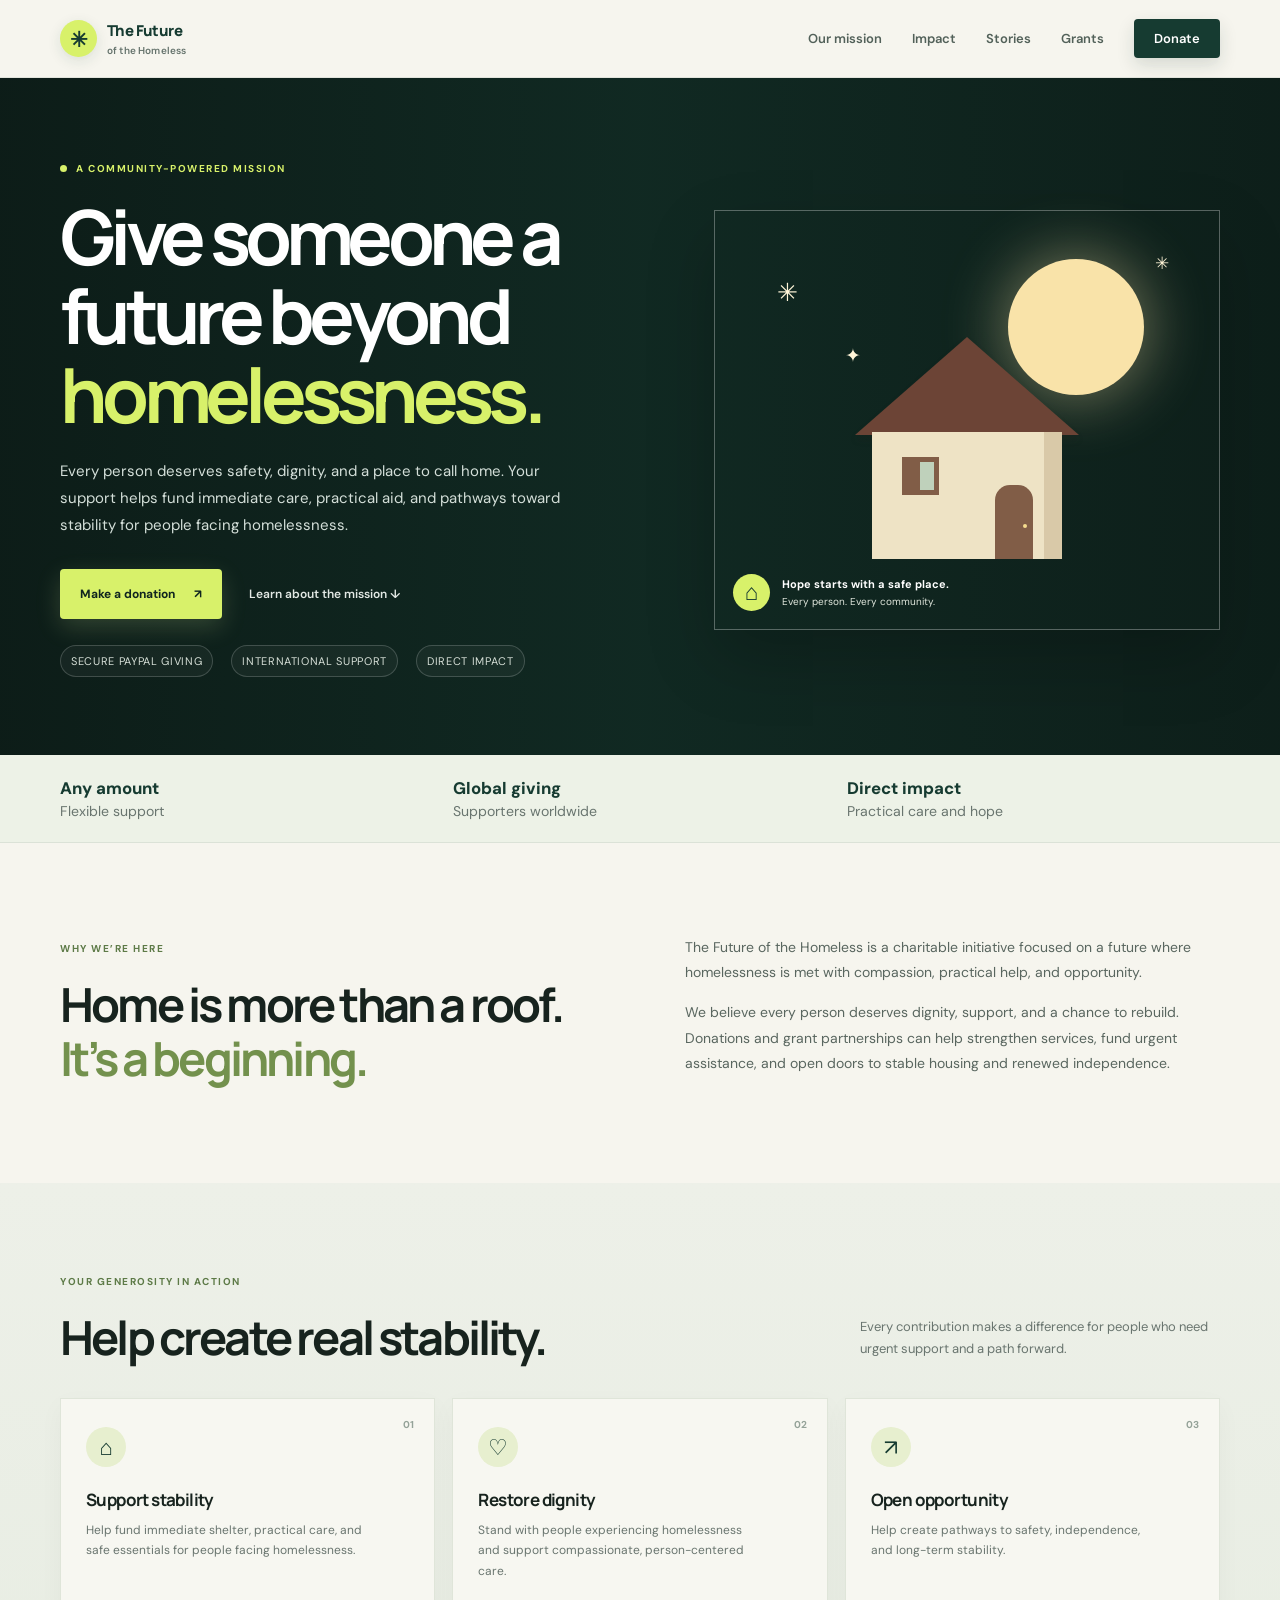
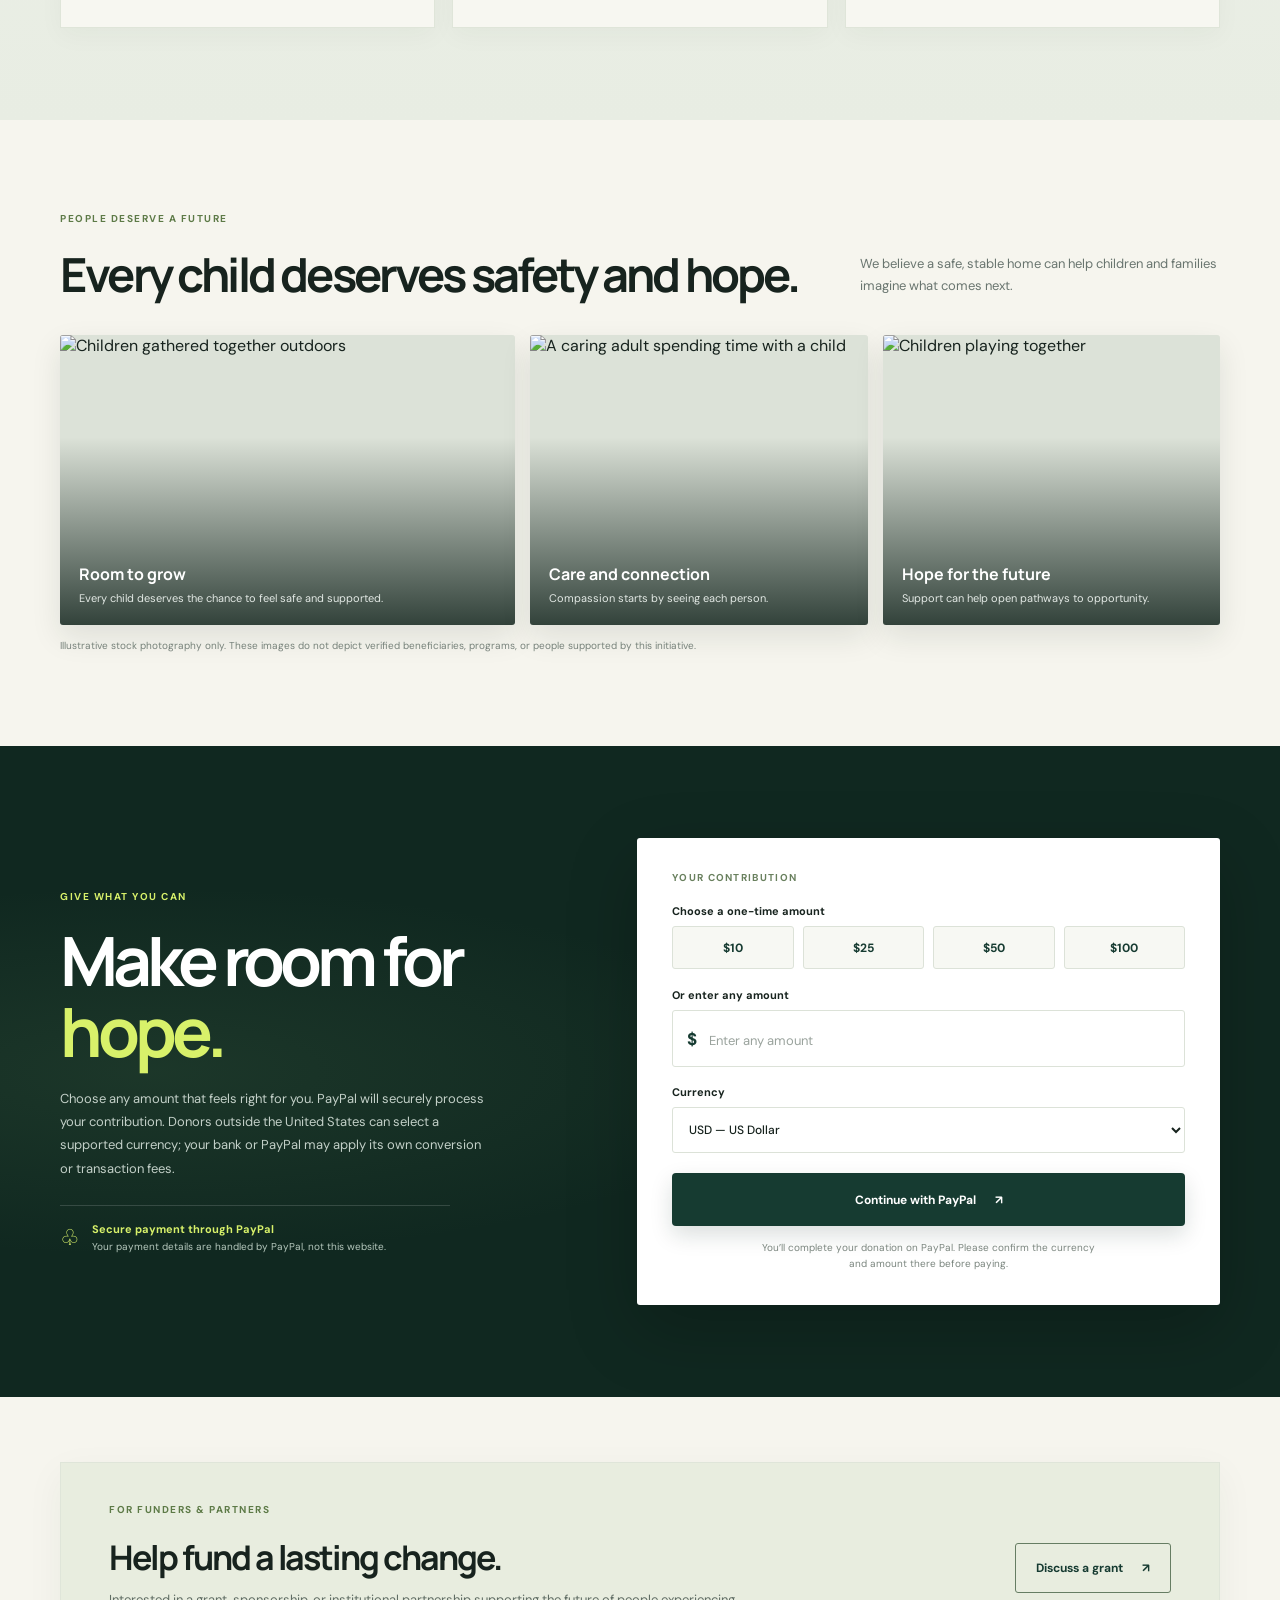
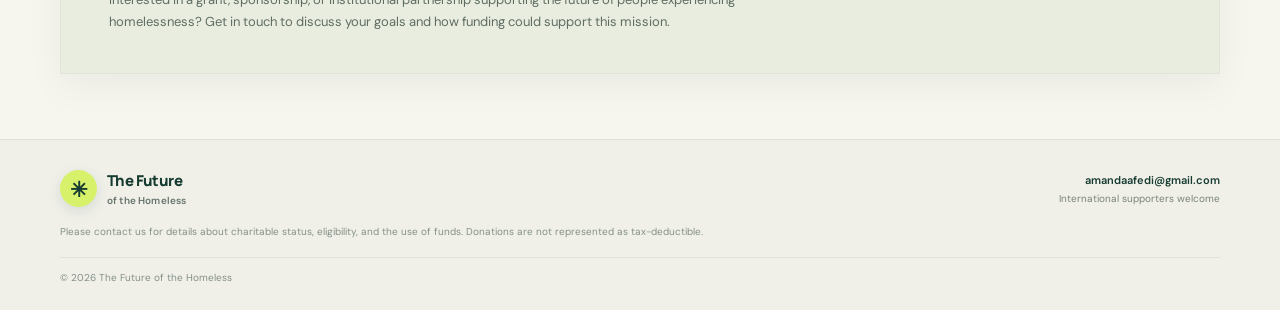
==== commit 4e947899: "Strengthen the site copy, visual hierarchy, and realism with bold charity-focused presentation." ====
--- a/index.html
+++ b/index.html
@@ -16,7 +16,13 @@
     <header class="header">
       <div class="container nav-wrap">
         <a class="brand" href="#home" aria-label="The Future of the Homeless home"><span class="brand-mark" aria-hidden="true">✳</span><span>The Future <small>of the Homeless</small></span></a>
-        <nav aria-label="Main navigation"><a href="#mission">Our mission</a><a href="#impact">Your impact</a><a href="#stories">Stories</a><a href="#grants">Grants</a><a class="nav-cta" href="#donate">Donate</a></nav>
+        <nav aria-label="Main navigation">
+          <a href="#mission">Our mission</a>
+          <a href="#impact">Impact</a>
+          <a href="#stories">Stories</a>
+          <a href="#grants">Grants</a>
+          <a class="nav-cta" href="#donate">Donate</a>
+        </nav>
       </div>
     </header>
 
@@ -31,58 +37,167 @@
         <div class="container hero-grid">
           <div class="hero-copy">
             <p class="eyebrow"><span></span> A community-powered mission</p>
-            <h1>A future beyond <em>homelessness.</em></h1>
-            <p class="hero-text">Everyone deserves safety, dignity, and a place to call home. Your generosity helps us work toward a future where people facing homelessness can find support and a path forward.</p>
-            <div class="hero-actions"><a class="button button-light" href="#donate">Make a donation <span aria-hidden="true">↗</span></a><a class="text-link" href="#mission">Learn about the mission <span aria-hidden="true">↓</span></a></div>
-            <p class="international-note"><span aria-hidden="true">◎</span> Welcoming supporters from around the world</p>
-          </div>
+            <h1>Give someone a future beyond <em>homelessness.</em></h1>
+            <p class="hero-text">
+              Every person deserves safety, dignity, and a place to call home. Your support helps
+              fund immediate care, practical aid, and pathways toward stability for people facing homelessness.
+            </p>
+            <div class="hero-actions">
+              <a class="button button-light" href="#donate">Make a donation <span aria-hidden="true">↗</span></a>
+              <a class="text-link" href="#mission">Learn about the mission <span aria-hidden="true">↓</span></a>
+            </div>
+            <div class="trust-row">
+              <span>Secure PayPal giving</span>
+              <span>International support</span>
+              <span>Direct impact</span>
+            </div>
+          </div>
+
           <div class="hero-art" role="img" aria-label="Illustration of a welcoming home at sunset">
-            <div class="sun"></div><div class="art-caption"><span class="caption-icon">⌂</span><span><strong>Hope starts with a safe place.</strong><small>Every person. Every community.</small></span></div>
+            <div class="sun"></div>
+            <div class="art-caption">
+              <span class="caption-icon">⌂</span>
+              <span><strong>Hope starts with a safe place.</strong><small>Every person. Every community.</small></span>
+            </div>
             <div class="art-house"><div class="roof"></div><div class="house"><div class="window"></div><div class="door"></div></div></div>
             <span class="spark spark-one">✳</span><span class="spark spark-two">✦</span><span class="spark spark-three">✳</span>
           </div>
         </div>
       </section>
 
+      <section class="stats-bar">
+        <div class="container stats-grid">
+          <div>
+            <strong>Any amount</strong>
+            <span>Flexible support</span>
+          </div>
+          <div>
+            <strong>Global giving</strong>
+            <span>Supporters worldwide</span>
+          </div>
+          <div>
+            <strong>Direct impact</strong>
+            <span>Practical care and hope</span>
+          </div>
+        </div>
+      </section>
+
       <section class="mission section" id="mission">
         <div class="container mission-grid">
-          <div><p class="eyebrow eyebrow-dark">Why we’re here</p><h2>Home is more than a roof.<br /><em>It’s a beginning.</em></h2></div>
-          <div class="mission-copy"><p>The Future of the Homeless is a charitable initiative focused on a future where homelessness is met with compassion, practical help, and opportunity. We believe every person deserves to be treated with dignity and to have the chance to rebuild.</p><p>Donations and grant partnerships can help strengthen services, support community-led solutions, and open doors to stable housing and renewed independence.</p></div>
+          <div>
+            <p class="eyebrow eyebrow-dark">Why we’re here</p>
+            <h2>Home is more than a roof.<br /><em>It’s a beginning.</em></h2>
+          </div>
+          <div class="mission-copy">
+            <p>
+              The Future of the Homeless is a charitable initiative focused on a future where homelessness is met with compassion,
+              practical help, and opportunity.
+            </p>
+            <p>
+              We believe every person deserves dignity, support, and a chance to rebuild. Donations and grant partnerships can help
+              strengthen services, fund urgent assistance, and open doors to stable housing and renewed independence.
+            </p>
+          </div>
         </div>
       </section>
 
       <section class="impact section" id="impact">
         <div class="container">
-          <div class="section-heading"><div><p class="eyebrow eyebrow-dark">Your generosity in action</p><h2>Help make a future possible.</h2></div><p>Give any amount. Every contribution helps move this mission forward.</p></div>
+          <div class="section-heading">
+            <div>
+              <p class="eyebrow eyebrow-dark">Your generosity in action</p>
+              <h2>Help create real stability.</h2>
+            </div>
+            <p>Every contribution makes a difference for people who need urgent support and a path forward.</p>
+          </div>
+
           <div class="impact-cards">
-            <article class="impact-card"><span class="card-number">01</span><span class="card-icon">⌂</span><h3>Support stability</h3><p>Help advance access to safe shelter, essential support, and pathways toward stable housing.</p></article>
-            <article class="impact-card"><span class="card-number">02</span><span class="card-icon">♡</span><h3>Restore dignity</h3><p>Stand with people experiencing homelessness and support compassionate, person-centered care.</p></article>
-            <article class="impact-card"><span class="card-number">03</span><span class="card-icon">↗</span><h3>Open opportunity</h3><p>Help build opportunities for people and communities to move toward a more secure future.</p></article>
+            <article class="impact-card">
+              <span class="card-number">01</span>
+              <span class="card-icon">⌂</span>
+              <h3>Support stability</h3>
+              <p>Help fund immediate shelter, practical care, and safe essentials for people facing homelessness.</p>
+            </article>
+            <article class="impact-card">
+              <span class="card-number">02</span>
+              <span class="card-icon">♡</span>
+              <h3>Restore dignity</h3>
+              <p>Stand with people experiencing homelessness and support compassionate, person-centered care.</p>
+            </article>
+            <article class="impact-card">
+              <span class="card-number">03</span>
+              <span class="card-icon">↗</span>
+              <h3>Open opportunity</h3>
+              <p>Help create pathways to safety, independence, and long-term stability.</p>
+            </article>
           </div>
         </div>
       </section>
 
       <section class="stories section" id="stories">
         <div class="container">
-          <div class="section-heading"><div><p class="eyebrow eyebrow-dark">People deserve a future</p><h2>Every child deserves safety and hope.</h2></div><p>We believe a safe, stable home can help children and families imagine what comes next.</p></div>
+          <div class="section-heading">
+            <div>
+              <p class="eyebrow eyebrow-dark">People deserve a future</p>
+              <h2>Every child deserves safety and hope.</h2>
+            </div>
+            <p>We believe a safe, stable home can help children and families imagine what comes next.</p>
+          </div>
+
           <div class="story-gallery">
-            <figure class="story-photo story-photo-wide"><img src="https://images.unsplash.com/photo-1488521787991-ed7bbaae773c?auto=format&fit=crop&w=1200&q=85" alt="Children gathered together outdoors" loading="lazy" /><figcaption><strong>Room to grow</strong><span>Every child deserves the chance to feel safe and supported.</span></figcaption></figure>
-            <figure class="story-photo"><img src="https://images.unsplash.com/photo-1509099836639-18ba1795216d?auto=format&fit=crop&w=900&q=85" alt="A caring adult spending time with a child" loading="lazy" /><figcaption><strong>Care and connection</strong><span>Compassion starts by seeing each person.</span></figcaption></figure>
-            <figure class="story-photo"><img src="https://images.unsplash.com/photo-1494386346843-e12284507169?auto=format&fit=crop&w=900&q=85" alt="Children playing together" loading="lazy" /><figcaption><strong>Hope for the future</strong><span>Support can help open pathways to opportunity.</span></figcaption></figure>
-          </div>
-          <p class="photo-disclosure">Illustrative stock photography only. These images do not depict verified beneficiaries, programs, or people supported by this initiative.</p>
+            <figure class="story-photo story-photo-wide">
+              <img src="https://images.unsplash.com/photo-1488521787991-ed7bbaae773c?auto=format&fit=crop&w=1200&q=85" alt="Children gathered together outdoors" loading="lazy" />
+              <figcaption>
+                <strong>Room to grow</strong>
+                <span>Every child deserves the chance to feel safe and supported.</span>
+              </figcaption>
+            </figure>
+            <figure class="story-photo">
+              <img src="https://images.unsplash.com/photo-1509099836639-18ba1795216d?auto=format&fit=crop&w=900&q=85" alt="A caring adult spending time with a child" loading="lazy" />
+              <figcaption>
+                <strong>Care and connection</strong>
+                <span>Compassion starts by seeing each person.</span>
+              </figcaption>
+            </figure>
+            <figure class="story-photo">
+              <img src="https://images.unsplash.com/photo-1494386346843-e12284507169?auto=format&fit=crop&w=900&q=85" alt="Children playing together" loading="lazy" />
+              <figcaption>
+                <strong>Hope for the future</strong>
+                <span>Support can help open pathways to opportunity.</span>
+              </figcaption>
+            </figure>
+          </div>
+
+          <p class="photo-disclosure">
+            Illustrative stock photography only. These images do not depict verified beneficiaries, programs, or people supported by this initiative.
+          </p>
         </div>
       </section>
 
       <section class="donate section" id="donate">
         <div class="container donate-grid">
-          <div class="donate-copy"><p class="eyebrow">Give what you can</p><h2>Make room for<br /><em>hope.</em></h2><p>Choose any amount that feels right for you. PayPal will securely process your contribution. Donors outside the United States can select a supported currency; your bank or PayPal may apply its own conversion or transaction fees.</p><div class="secure-note"><span aria-hidden="true">♧</span><span><strong>Secure payment through PayPal</strong><small>Your payment details are handled by PayPal, not this website.</small></span></div></div>
+          <div class="donate-copy">
+            <p class="eyebrow">Give what you can</p>
+            <h2>Make room for <em>hope.</em></h2>
+            <p>
+              Choose any amount that feels right for you. PayPal will securely process your contribution.
+              Donors outside the United States can select a supported currency; your bank or PayPal may apply its own conversion or transaction fees.
+            </p>
+            <div class="secure-note">
+              <span aria-hidden="true">♧</span>
+              <span>
+                <strong>Secure payment through PayPal</strong>
+                <small>Your payment details are handled by PayPal, not this website.</small>
+              </span>
+            </div>
+          </div>
+
           <form class="donation-form" id="donation-form" action="https://www.paypal.com/cgi-bin/webscr" method="post" target="_blank">
             <input type="hidden" name="cmd" value="_donations" />
             <input type="hidden" name="business" value="amandaafedi@gmail.com" />
             <input type="hidden" name="item_name" value="The Future of the Homeless - General Donation" />
             <input type="hidden" name="no_shipping" value="1" />
-            <input type="hidden" name="return" value="https://kingsleyafedi1-blip.github.io/donations-grants-site/thank-you.html" />
+            <input type="hidden" name="return" value="https://kingsleyafedi1-blip.github.io/educate-the-homless-/thank-you.html" />
             <p class="form-kicker">Your contribution</p>
             <label>Choose a one-time amount</label>
             <div class="preset-amounts" role="group" aria-label="Suggested donation amounts">
@@ -92,8 +207,27 @@
               <button type="button" class="preset-amount" data-amount="100" aria-pressed="false">$100</button>
             </div>
             <label for="amount">Or enter any amount</label>
-            <div class="amount-input"><span id="currency-symbol" aria-hidden="true">$</span><input id="amount" name="amount" type="number" min="1" step="0.01" inputmode="decimal" placeholder="Enter any amount" required /></div>
-            <div class="form-row"><div><label for="currency">Currency</label><select id="currency" name="currency_code"><option value="USD">USD — US Dollar</option><option value="CAD">CAD — Canadian Dollar</option><option value="GBP">GBP — British Pound</option><option value="EUR">EUR — Euro</option><option value="AUD">AUD — Australian Dollar</option><option value="NZD">NZD — New Zealand Dollar</option><option value="CHF">CHF — Swiss Franc</option><option value="SGD">SGD — Singapore Dollar</option><option value="HKD">HKD — Hong Kong Dollar</option><option value="JPY">JPY — Japanese Yen</option></select></div></div>
+            <div class="amount-input">
+              <span id="currency-symbol" aria-hidden="true">$</span>
+              <input id="amount" name="amount" type="number" min="1" step="0.01" inputmode="decimal" placeholder="Enter any amount" required />
+            </div>
+            <div class="form-row">
+              <div>
+                <label for="currency">Currency</label>
+                <select id="currency" name="currency_code">
+                  <option value="USD">USD — US Dollar</option>
+                  <option value="CAD">CAD — Canadian Dollar</option>
+                  <option value="GBP">GBP — British Pound</option>
+                  <option value="EUR">EUR — Euro</option>
+                  <option value="AUD">AUD — Australian Dollar</option>
+                  <option value="NZD">NZD — New Zealand Dollar</option>
+                  <option value="CHF">CHF — Swiss Franc</option>
+                  <option value="SGD">SGD — Singapore Dollar</option>
+                  <option value="HKD">HKD — Hong Kong Dollar</option>
+                  <option value="JPY">JPY — Japanese Yen</option>
+                </select>
+              </div>
+            </div>
             <button class="button button-green" type="submit">Continue with PayPal <span aria-hidden="true">↗</span></button>
             <p class="form-footnote">You’ll complete your donation on PayPal. Please confirm the currency and amount there before paying.</p>
           </form>
@@ -101,11 +235,34 @@
       </section>
 
       <section class="grants section" id="grants">
-        <div class="container grants-panel"><div><p class="eyebrow eyebrow-dark">For funders & partners</p><h2>Help fund a lasting change.</h2><p>Interested in a grant, sponsorship, or institutional partnership supporting the future of people experiencing homelessness? Get in touch to discuss your goals and how funding could support this mission.</p></div><a class="button button-outline" href="mailto:amandaafedi@gmail.com?subject=Grant%20and%20Partnership%20Inquiry">Discuss a grant <span aria-hidden="true">↗</span></a></div>
+        <div class="container grants-panel">
+          <div>
+            <p class="eyebrow eyebrow-dark">For funders & partners</p>
+            <h2>Help fund a lasting change.</h2>
+            <p>
+              Interested in a grant, sponsorship, or institutional partnership supporting the future of people experiencing homelessness?
+              Get in touch to discuss your goals and how funding could support this mission.
+            </p>
+          </div>
+          <a class="button button-outline" href="mailto:amandaafedi@gmail.com?subject=Grant%20and%20Partnership%20Inquiry">Discuss a grant <span aria-hidden="true">↗</span></a>
+        </div>
       </section>
     </main>
 
-    <footer class="footer"><div class="container footer-inner"><a class="brand footer-brand" href="#home"><span class="brand-mark" aria-hidden="true">✳</span><span>The Future <small>of the Homeless</small></span></a><div class="footer-contact"><a href="mailto:amandaafedi@gmail.com">amandaafedi@gmail.com</a><span>International supporters welcome</span></div><p class="disclaimer">Please contact us for details about charitable status, eligibility, and the use of funds. Donations are not represented as tax-deductible.</p><p class="copyright">© <span id="year"></span> The Future of the Homeless</p></div></footer>
+    <footer class="footer">
+      <div class="container footer-inner">
+        <a class="brand footer-brand" href="#home"><span class="brand-mark" aria-hidden="true">✳</span><span>The Future <small>of the Homeless</small></span></a>
+        <div class="footer-contact">
+          <a href="mailto:amandaafedi@gmail.com">amandaafedi@gmail.com</a>
+          <span>International supporters welcome</span>
+        </div>
+        <p class="disclaimer">
+          Please contact us for details about charitable status, eligibility, and the use of funds. Donations are not represented as tax-deductible.
+        </p>
+        <p class="copyright">© <span id="year"></span> The Future of the Homeless</p>
+      </div>
+    </footer>
+
     <script src="script.js"></script>
   </body>
 </html>
--- a/styles.css
+++ b/styles.css
@@ -1,64 +1,1105 @@
-/* Additional donation presets and illustrative photo gallery. */
-.preset-amounts{display:grid;grid-template-columns:repeat(4,minmax(0,1fr));gap:9px;margin:0 0 19px}
-.preset-amount{min-height:43px;border:1px solid var(--line);background:#f7f8f3;color:var(--forest);font:700 12px var(--sans);cursor:pointer;transition:background .18s,color .18s,border-color .18s}
-.preset-amount:hover,.preset-amount[aria-pressed="true"]{background:var(--forest);border-color:var(--forest);color:#fff}
-.preset-amount:focus-visible{outline:3px solid #a9c563;outline-offset:2px}
-.stories{background:#f6f5ee}
-.story-gallery{display:grid;grid-template-columns:1.35fr 1fr 1fr;gap:15px;margin-top:27px}
-.story-photo{position:relative;min-height:290px;margin:0;background:#dce2d8;overflow:hidden}
-.story-photo img{width:100%;height:100%;min-height:290px;position:absolute;inset:0;object-fit:cover;transition:transform .35s ease}
-.story-photo:hover img{transform:scale(1.035)}
-.story-photo:after{content:"";position:absolute;inset:35% 0 0;background:linear-gradient(transparent,rgba(13,31,24,.82))}
-.story-photo figcaption{position:absolute;z-index:1;left:19px;right:17px;bottom:18px;color:#fff}
-.story-photo figcaption strong,.story-photo figcaption span{display:block}
-.story-photo figcaption strong{font:700 16px var(--serif);margin-bottom:5px}
-.story-photo figcaption span{font-size:11px;line-height:1.55;color:#e3e9e5}
-.photo-disclosure{margin:13px 0 0;color:#7a857e;font-size:10px;line-height:1.6}
-
-/* Premium visual refinement: elevated editorial layout without invented trust claims. */
-:root{--forest:#183e33;--forest-dark:#102820;--lime:#d9ed9b;--cream:#fbfaf6;--ink:#17231e;--muted:#65736b;--line:#e4e8df}
-body{background:var(--cream)}
-.header{position:sticky;top:0;z-index:20;background:rgba(251,250,246,.94);backdrop-filter:blur(16px);border-bottom:1px solid rgba(24,62,51,.1)}
-.brand-mark{box-shadow:0 4px 14px rgba(24,62,51,.12)}
-.header nav .nav-cta{box-shadow:0 7px 18px rgba(16,40,32,.14);transition:transform .18s,background .18s}
-.header nav .nav-cta:hover{background:#245541;transform:translateY(-1px)}
-.hero{position:relative;background:radial-gradient(ellipse at 82% 18%,rgba(217,237,155,.12),transparent 36%),linear-gradient(120deg,#102820,#1b493b 75%,#234f40);padding-top:96px;padding-bottom:90px;overflow:hidden}
-.hero:before{content:"";position:absolute;inset:0;background:linear-gradient(90deg,rgba(10,20,17,.75),rgba(10,20,17,.4),rgba(10,20,17,.7));z-index:1}
-.hero:after{content:"";position:absolute;pointer-events:none;inset:0;background-image:radial-gradient(rgba(255,255,255,.12) .6px,transparent .6px);background-size:8px 8px;opacity:.13;mask-image:linear-gradient(90deg,transparent 35%,#000)}
-.hero-grid{position:relative;z-index:2}
-.hero h1{max-width:680px;font-size:clamp(50px,6.6vw,82px);letter-spacing:-.08em}
-.hero-text{max-width:490px;font-size:15px;color:#dce5df}
-.hero-art{border:1px solid rgba(255,255,255,.28);box-shadow:0 28px 65px rgba(0,0,0,.2)}
-.button{min-height:50px;border-radius:4px;letter-spacing:.01em}
-.button-light{box-shadow:0 8px 24px rgba(217,237,155,.18)}
-.section{padding-top:98px;padding-bottom:98px}
-.mission h2,.section-heading h2,.grants h2{letter-spacing:-.07em}
-.mission-copy{font-size:14px;color:#53625a}
-.impact{background:linear-gradient(180deg,#edf0e8,#e8ede3)}
-.impact-card{border:1px solid #e1e6dc;background:rgba(255,255,252,.9);box-shadow:0 8px 24px rgba(28,53,39,.035);transition:transform .2s,box-shadow .2s,border-color .2s}
-.impact-card:hover{transform:translateY(-4px);border-color:#cdd8c2;box-shadow:0 16px 32px rgba(28,53,39,.09)}
-.card-icon{background:#edf3df}
-.stories{background:#fbfaf6}
-.story-photo{border-radius:3px;box-shadow:0 12px 30px rgba(21,43,32,.1)}
-.donate{background:radial-gradient(ellipse at 12% 50%,rgba(91,132,90,.16),transparent 40%),#102820}
-.donation-form{padding:34px 35px;border:1px solid rgba(255,255,255,.6);box-shadow:0 24px 70px rgba(0,0,0,.22)}
-.donation-form:focus-within{box-shadow:0 24px 70px rgba(0,0,0,.22),0 0 0 3px rgba(217,237,155,.24)}
-.amount-input,.form-row select{border-radius:3px;transition:border-color .18s,box-shadow .18s}
-.amount-input:focus-within,.form-row select:focus{border-color:#799565;box-shadow:0 0 0 3px rgba(121,149,101,.15);outline:none}
-.preset-amount{border-radius:3px;background:#fbfcf8}
-.preset-amount:hover,.preset-amount[aria-pressed="true"]{background:var(--forest);border-color:var(--forest)}
-.button-green{min-height:53px;box-shadow:0 9px 22px rgba(16,40,32,.15)}
-.form-footnote{max-width:340px;margin-left:auto;margin-right:auto}
-.secure-note{border-top:1px solid rgba(255,255,255,.15);padding-top:16px;max-width:390px}
-.grants-panel{border:1px solid #dfe5d9;box-shadow:0 12px 36px rgba(28,53,39,.05)}
-.button-outline{border-radius:3px;transition:background .18s,transform .18s}
-.footer{background:#f4f3ec}
-.footer-inner{row-gap:20px}
-:focus-visible{outline:3px solid #78964e;outline-offset:3px}
-
-.hero-slideshow{position:absolute;inset:0;z-index:0;overflow:hidden}
-.hero-slideshow .slide{position:absolute;inset:0;background-size:cover;background-position:center center;opacity:0;transform:scale(1.08);transition:opacity 1.2s ease,transform 10s ease;filter:saturate(.9) contrast(1.1)}
-.hero-slideshow .slide.active{opacity:1;transform:scale(1)}
-.hero-copy,.hero-art{position:relative;z-index:2}
-@media(max-width:700px){.hero{padding-top:64px;padding-bottom:58px}.section{padding-top:69px;padding-bottom:69px}.donation-form{padding:25px 21px}}
-@media(max-width:420px){.hero h1{font-size:48px}.preset-amounts{gap:6px}.preset-amount{min-height:41px;font-size:11px}.story-gallery{grid-template-columns:1fr}.story-photo-wide{grid-column:auto}.story-photo{min-height:260px}.story-photo img{min-height:260px}}
+:root {
+  --forest: #163b31;
+  --forest-dark: #10251f;
+  --lime: #d8f16a;
+  --cream: #f6f5ee;
+  --ink: #17231e;
+  --muted: #69756f;
+  --line: #dce2d8;
+  --white: #fff;
+  --serif: "Manrope", sans-serif;
+  --sans: "DM Sans", sans-serif;
+}
+
+* {
+  box-sizing: border-box;
+}
+
+html {
+  scroll-behavior: smooth;
+  scroll-padding-top: 82px;
+}
+
+body {
+  margin: 0;
+  background: var(--cream);
+  color: var(--ink);
+  font-family: var(--sans);
+  -webkit-font-smoothing: antialiased;
+}
+
+a {
+  color: inherit;
+  text-decoration: none;
+}
+
+img {
+  max-width: 100%;
+  display: block;
+}
+
+.container {
+  width: min(1160px, calc(100% - 48px));
+  margin: 0 auto;
+}
+
+.header {
+  height: 78px;
+  background: rgba(246, 245, 238, 0.93);
+  border-bottom: 1px solid rgba(22, 59, 49, 0.09);
+  position: sticky;
+  top: 0;
+  z-index: 20;
+  backdrop-filter: blur(14px);
+}
+
+.nav-wrap {
+  display: flex;
+  justify-content: space-between;
+  align-items: center;
+  height: 100%;
+}
+
+.brand {
+  display: inline-flex;
+  align-items: center;
+  gap: 10px;
+  font: 800 15px var(--serif);
+  letter-spacing: -0.04em;
+  color: var(--forest);
+}
+
+.brand small {
+  display: block;
+  font: 600 10px var(--sans);
+  letter-spacing: 0.015em;
+  color: #65736c;
+  margin-top: 3px;
+}
+
+.brand-mark {
+  width: 37px;
+  height: 37px;
+  background: var(--lime);
+  border-radius: 50%;
+  display: grid;
+  place-items: center;
+  font-size: 21px;
+  box-shadow: 0 4px 14px rgba(24, 62, 51, 0.12);
+}
+
+.header nav {
+  display: flex;
+  align-items: center;
+  gap: 30px;
+  font-size: 13px;
+  font-weight: 600;
+  color: #526159;
+}
+
+.header nav a:hover,
+.text-link:hover {
+  color: var(--forest);
+}
+
+.header nav .nav-cta {
+  padding: 11px 20px;
+  background: var(--forest);
+  color: white;
+  border-radius: 4px;
+  box-shadow: 0 7px 18px rgba(16, 40, 32, 0.14);
+}
+
+.hero {
+  background: var(--forest);
+  color: #fff;
+  padding: 84px 0 78px;
+  overflow: hidden;
+  position: relative;
+}
+
+.hero:before {
+  content: "";
+  position: absolute;
+  inset: 0;
+  background: linear-gradient(90deg, rgba(10, 20, 17, 0.78), rgba(10, 20, 17, 0.46), rgba(10, 20, 17, 0.72));
+  z-index: 1;
+}
+
+.hero:after {
+  content: "";
+  position: absolute;
+  pointer-events: none;
+  inset: 0;
+  background-image: radial-gradient(rgba(255, 255, 255, 0.12) 0.6px, transparent 0.6px);
+  background-size: 8px 8px;
+  opacity: 0.13;
+  mask-image: linear-gradient(90deg, transparent 35%, #000);
+}
+
+.hero-grid {
+  display: grid;
+  grid-template-columns: 1.08fr 0.92fr;
+  gap: 60px;
+  align-items: center;
+  position: relative;
+  z-index: 2;
+}
+
+.hero-copy {
+  position: relative;
+  z-index: 2;
+}
+
+.eyebrow,
+.eyebrow-dark {
+  display: flex;
+  align-items: center;
+  gap: 9px;
+  text-transform: uppercase;
+  letter-spacing: 0.15em;
+  font-size: 10px;
+  font-weight: 700;
+  margin: 0 0 22px;
+}
+
+.eyebrow {
+  color: var(--lime);
+}
+
+.eyebrow span {
+  height: 7px;
+  width: 7px;
+  border-radius: 50%;
+  background: var(--lime);
+}
+
+.eyebrow-dark {
+  color: #5d7a47;
+}
+
+.hero h1,
+.donate h2,
+.thank-you-card h1 {
+  font: 700 clamp(46px, 6.1vw, 76px) / 1.04 var(--serif);
+  letter-spacing: -0.075em;
+  margin: 0;
+  max-width: 680px;
+}
+
+.hero h1 em,
+.donate h2 em,
+.thank-you-card h1 em {
+  font-style: normal;
+  color: var(--lime);
+}
+
+.hero-text {
+  max-width: 520px;
+  color: #d4dfd9;
+  font-size: 15px;
+  line-height: 1.8;
+  margin: 24px 0 30px;
+}
+
+.hero-actions {
+  display: flex;
+  align-items: center;
+  gap: 27px;
+  flex-wrap: wrap;
+}
+
+.button {
+  min-height: 50px;
+  display: inline-flex;
+  justify-content: center;
+  align-items: center;
+  gap: 19px;
+  border: 0;
+  border-radius: 4px;
+  padding: 0 20px;
+  font: 700 12px var(--sans);
+  cursor: pointer;
+  transition: transform 0.18s, background 0.18s;
+}
+
+.button:hover {
+  transform: translateY(-2px);
+}
+
+.button-light {
+  background: var(--lime);
+  color: var(--forest-dark);
+  box-shadow: 0 8px 24px rgba(217, 237, 155, 0.18);
+}
+
+.text-link {
+  font-size: 12px;
+  font-weight: 600;
+  color: #e3e9e5;
+}
+
+.trust-row {
+  display: flex;
+  flex-wrap: wrap;
+  gap: 12px 18px;
+  margin-top: 26px;
+  font-size: 11px;
+  letter-spacing: 0.06em;
+  text-transform: uppercase;
+  color: #d6dfd7;
+}
+
+.trust-row span {
+  padding: 8px 10px;
+  border: 1px solid rgba(255, 255, 255, 0.18);
+  border-radius: 999px;
+  background: rgba(255, 255, 255, 0.04);
+}
+
+.hero-art {
+  position: relative;
+  min-height: 420px;
+  background: transparent;
+  border: 1px solid rgba(255, 255, 255, 0.3);
+  box-shadow: 0 28px 65px rgba(0, 0, 0, 0.2);
+  z-index: 2;
+}
+
+.hero-slideshow {
+  position: absolute;
+  inset: 0;
+  z-index: 0;
+  overflow: hidden;
+}
+
+.hero-slideshow .slide {
+  position: absolute;
+  inset: 0;
+  background-size: cover;
+  background-position: center center;
+  opacity: 0;
+  transform: scale(1.08);
+  transition: opacity 1.2s ease, transform 10s ease;
+  filter: saturate(0.9) contrast(1.1);
+}
+
+.hero-slideshow .slide.active {
+  opacity: 1;
+  transform: scale(1);
+}
+
+.sun {
+  position: absolute;
+  width: 136px;
+  height: 136px;
+  border-radius: 50%;
+  background: #f9e3a9;
+  top: 48px;
+  right: 75px;
+  box-shadow: 0 0 65px rgba(255, 235, 174, 0.48);
+}
+
+.art-caption {
+  position: absolute;
+  z-index: 4;
+  bottom: 18px;
+  left: 18px;
+  display: flex;
+  align-items: center;
+  gap: 12px;
+  color: #fff;
+}
+
+.caption-icon {
+  height: 37px;
+  width: 37px;
+  display: grid;
+  place-items: center;
+  border-radius: 50%;
+  background: var(--lime);
+  color: var(--forest);
+  font-size: 23px;
+}
+
+.art-caption strong,
+.art-caption small {
+  display: block;
+}
+
+.art-caption strong {
+  font-size: 11px;
+}
+
+.art-caption small {
+  font-size: 10px;
+  color: #e2e8de;
+  margin-top: 4px;
+}
+
+.art-house {
+  position: absolute;
+  z-index: 2;
+  bottom: 70px;
+  left: 50%;
+  transform: translateX(-50%);
+  width: 190px;
+}
+
+.roof {
+  width: 0;
+  height: 0;
+  border-left: 112px solid transparent;
+  border-right: 112px solid transparent;
+  border-bottom: 98px solid #6c4436;
+  margin-left: -17px;
+  filter: drop-shadow(0 5px 3px rgba(36, 30, 22, 0.15));
+}
+
+.house {
+  height: 127px;
+  background: #eee3c5;
+  margin-top: -3px;
+  position: relative;
+  box-shadow: inset -18px 0 #d9c9a8;
+}
+
+.window {
+  position: absolute;
+  width: 37px;
+  height: 38px;
+  left: 30px;
+  top: 25px;
+  border: 5px solid #815d47;
+  background: #bfd1bb;
+  box-shadow: inset 13px 0 #815d47;
+}
+
+.door {
+  position: absolute;
+  width: 38px;
+  height: 74px;
+  right: 29px;
+  bottom: 0;
+  background: #815d47;
+  border-radius: 15px 15px 0 0;
+}
+
+.door:after {
+  content: "";
+  position: absolute;
+  right: 6px;
+  top: 39px;
+  width: 4px;
+  height: 4px;
+  border-radius: 50%;
+  background: #f5dc8e;
+}
+
+.spark {
+  position: absolute;
+  z-index: 2;
+  color: #fff5d8;
+}
+
+.spark-one { top: 65px; left: 62px; font-size: 25px; }
+.spark-two { top: 132px; left: 130px; font-size: 19px; }
+.spark-three { top: 41px; right: 50px; font-size: 17px; }
+
+.stats-bar {
+  background: #edf2e7;
+  border-bottom: 1px solid rgba(16, 37, 31, 0.08);
+}
+
+.stats-grid {
+  display: grid;
+  grid-template-columns: repeat(3, minmax(0, 1fr));
+  gap: 20px;
+  padding: 22px 0;
+}
+
+.stats-grid div {
+  display: flex;
+  flex-direction: column;
+  gap: 3px;
+}
+
+.stats-grid strong {
+  font-size: 1.05rem;
+  font-weight: 800;
+  color: var(--forest);
+}
+
+.stats-grid span {
+  color: var(--muted);
+  font-size: 0.88rem;
+}
+
+.section {
+  padding: 92px 0;
+}
+
+.mission-grid {
+  display: grid;
+  grid-template-columns: 1fr 1fr;
+  gap: 90px;
+  align-items: center;
+}
+
+.mission h2,
+.section-heading h2,
+.grants h2 {
+  font: 700 clamp(31px, 4vw, 47px) / 1.15 var(--serif);
+  letter-spacing: -0.06em;
+  margin: 0;
+}
+
+.mission h2 em {
+  font-style: normal;
+  color: #73914d;
+}
+
+.mission-copy {
+  font-size: 14px;
+  line-height: 1.8;
+  color: #59665f;
+}
+
+.mission-copy p {
+  margin: 0 0 15px;
+}
+
+.impact {
+  background: linear-gradient(180deg, #edf0e8, #e8ede3);
+}
+
+.section-heading {
+  display: flex;
+  align-items: end;
+  justify-content: space-between;
+  gap: 30px;
+  margin-bottom: 34px;
+}
+
+.section-heading > p {
+  max-width: 360px;
+  font-size: 13px;
+  line-height: 1.7;
+  color: var(--muted);
+  margin: 0 0 4px;
+}
+
+.impact-cards {
+  display: grid;
+  grid-template-columns: repeat(3, minmax(0, 1fr));
+  gap: 17px;
+}
+
+.impact-card {
+  position: relative;
+  padding: 28px 25px 27px;
+  background: rgba(248, 248, 242, 0.95);
+  min-height: 230px;
+  border: 1px solid #dfe5d9;
+  box-shadow: 0 8px 24px rgba(28, 53, 39, 0.035);
+  transition: transform 0.2s ease, box-shadow 0.2s ease;
+}
+
+.impact-card:hover {
+  transform: translateY(-4px);
+  border-color: #cdd8c2;
+  box-shadow: 0 16px 32px rgba(28, 53, 39, 0.09);
+}
+
+.card-number {
+  position: absolute;
+  right: 20px;
+  top: 19px;
+  color: #94a298;
+  font-size: 10px;
+  font-weight: 700;
+}
+
+.card-icon {
+  display: grid;
+  place-items: center;
+  width: 40px;
+  height: 40px;
+  border-radius: 50%;
+  background: #e7efcf;
+  color: var(--forest);
+  font-size: 22px;
+}
+
+.impact-card h3 {
+  margin: 21px 0 9px;
+  font: 700 17px var(--serif);
+  letter-spacing: -0.035em;
+}
+
+.impact-card p {
+  color: var(--muted);
+  font-size: 12px;
+  line-height: 1.7;
+  margin: 0;
+  max-width: 280px;
+}
+
+.stories {
+  background: #f6f5ee;
+}
+
+.story-gallery {
+  display: grid;
+  grid-template-columns: 1.35fr 1fr 1fr;
+  gap: 15px;
+  margin-top: 27px;
+}
+
+.story-photo {
+  position: relative;
+  min-height: 290px;
+  margin: 0;
+  background: #dce2d8;
+  overflow: hidden;
+  border-radius: 3px;
+  box-shadow: 0 12px 30px rgba(21, 43, 32, 0.1);
+}
+
+.story-photo img {
+  width: 100%;
+  height: 100%;
+  min-height: 290px;
+  position: absolute;
+  inset: 0;
+  object-fit: cover;
+  transition: transform 0.35s ease;
+}
+
+.story-photo:hover img {
+  transform: scale(1.035);
+}
+
+.story-photo:after {
+  content: "";
+  position: absolute;
+  inset: 35% 0 0;
+  background: linear-gradient(transparent, rgba(13, 31, 24, 0.82));
+}
+
+.story-photo figcaption {
+  position: absolute;
+  z-index: 1;
+  left: 19px;
+  right: 17px;
+  bottom: 18px;
+  color: #fff;
+}
+
+.story-photo figcaption strong,
+.story-photo figcaption span {
+  display: block;
+}
+
+.story-photo figcaption strong {
+  font: 700 16px var(--serif);
+  margin-bottom: 5px;
+}
+
+.story-photo figcaption span {
+  font-size: 11px;
+  line-height: 1.55;
+  color: #e3e9e5;
+}
+
+.photo-disclosure {
+  margin: 13px 0 0;
+  color: #7a857e;
+  font-size: 10px;
+  line-height: 1.6;
+}
+
+.donate {
+  background: radial-gradient(ellipse at 12% 50%, rgba(91, 132, 90, 0.16), transparent 40%), #102820;
+  color: #fff;
+}
+
+.donate-grid {
+  display: grid;
+  grid-template-columns: 0.9fr 1.1fr;
+  gap: 100px;
+  align-items: center;
+}
+
+.donate h2 {
+  font-size: clamp(48px, 5.6vw, 68px);
+}
+
+.donate-copy > p:not(.eyebrow) {
+  color: #c3d0c8;
+  font-size: 13px;
+  line-height: 1.8;
+  max-width: 430px;
+  margin: 20px 0 25px;
+}
+
+.secure-note {
+  display: flex;
+  align-items: center;
+  gap: 12px;
+  color: var(--lime);
+  border-top: 1px solid rgba(255, 255, 255, 0.15);
+  padding-top: 16px;
+  max-width: 390px;
+}
+
+.secure-note > span:first-child {
+  font-size: 22px;
+}
+
+.secure-note strong,
+.secure-note small {
+  display: block;
+}
+
+.secure-note strong {
+  font-size: 11px;
+}
+
+.secure-note small {
+  font-size: 10px;
+  color: #b6c8bd;
+  margin-top: 4px;
+}
+
+.donation-form {
+  background: #fff;
+  color: var(--ink);
+  padding: 32px 34px;
+  border-radius: 3px;
+  border: 1px solid rgba(255, 255, 255, 0.6);
+  box-shadow: 0 24px 70px rgba(0, 0, 0, 0.22);
+}
+
+.donation-form:focus-within {
+  box-shadow: 0 24px 70px rgba(0, 0, 0, 0.22), 0 0 0 3px rgba(217, 237, 155, 0.24);
+}
+
+.form-kicker {
+  margin: 0 0 20px;
+  text-transform: uppercase;
+  letter-spacing: 0.13em;
+  color: #69805e;
+  font-size: 10px;
+  font-weight: 700;
+}
+
+.donation-form label {
+  display: block;
+  margin: 0 0 8px;
+  font-size: 11px;
+  font-weight: 700;
+}
+
+.preset-amounts {
+  display: grid;
+  grid-template-columns: repeat(4, minmax(0, 1fr));
+  gap: 9px;
+  margin: 0 0 19px;
+}
+
+.preset-amount {
+  min-height: 43px;
+  border: 1px solid var(--line);
+  background: #f7f8f3;
+  color: var(--forest);
+  border-radius: 3px;
+  font: 700 12px var(--sans);
+  cursor: pointer;
+  transition: background 0.18s, color 0.18s, border-color 0.18s;
+}
+
+.preset-amount:hover,
+.preset-amount[aria-pressed="true"] {
+  background: var(--forest);
+  border-color: var(--forest);
+  color: #fff;
+}
+
+.amount-input {
+  display: flex;
+  align-items: center;
+  gap: 10px;
+  height: 57px;
+  border: 1px solid var(--line);
+  padding: 0 14px;
+  margin-bottom: 18px;
+  border-radius: 3px;
+}
+
+.amount-input span {
+  font-size: 17px;
+  font-weight: 700;
+  color: var(--forest);
+}
+
+.amount-input input {
+  width: 100%;
+  border: 0;
+  outline: 0;
+  background: transparent;
+  font: 600 17px var(--sans);
+  color: var(--ink);
+}
+
+.amount-input input::placeholder {
+  font-size: 13px;
+  color: #9aa39d;
+  font-weight: 400;
+}
+
+.form-row {
+  margin-bottom: 20px;
+}
+
+.form-row select {
+  width: 100%;
+  height: 46px;
+  padding: 0 12px;
+  border: 1px solid var(--line);
+  border-radius: 3px;
+  background: #fff;
+  color: var(--ink);
+  font: 500 12px var(--sans);
+}
+
+.amount-input:focus-within,
+.form-row select:focus {
+  border-color: #799565;
+  box-shadow: 0 0 0 3px rgba(121, 149, 101, 0.15);
+  outline: none;
+}
+
+.button-green {
+  width: 100%;
+  min-height: 53px;
+  background: var(--forest);
+  color: #fff;
+  box-shadow: 0 9px 22px rgba(16, 40, 32, 0.15);
+}
+
+.button-green:hover {
+  background: #245541;
+}
+
+.form-footnote {
+  font-size: 10px;
+  color: #7a857e;
+  line-height: 1.6;
+  text-align: center;
+  margin: 14px 0 0;
+  max-width: 340px;
+  margin-left: auto;
+  margin-right: auto;
+}
+
+.grants {
+  padding: 65px 0;
+}
+
+.grants-panel {
+  display: flex;
+  align-items: center;
+  justify-content: space-between;
+  gap: 45px;
+  padding: 40px 48px;
+  background: #e8eddf;
+  border: 1px solid #dfe5d9;
+  box-shadow: 0 12px 36px rgba(28, 53, 39, 0.05);
+}
+
+.grants h2 {
+  font-size: 34px;
+}
+
+.grants-panel > div > p:last-child {
+  max-width: 650px;
+  color: #606d64;
+  font-size: 13px;
+  line-height: 1.7;
+  margin: 12px 0 0;
+}
+
+.button-outline {
+  border: 1px solid #667d63;
+  color: var(--forest);
+  white-space: nowrap;
+  border-radius: 3px;
+}
+
+.button-outline:hover {
+  background: #dce5d2;
+}
+
+.footer {
+  background: #f0f0e9;
+  padding: 30px 0 24px;
+  border-top: 1px solid #e0e2d9;
+}
+
+.footer-inner {
+  display: grid;
+  grid-template-columns: 1fr 1fr;
+  gap: 17px;
+  align-items: center;
+}
+
+.footer-brand {
+  justify-self: start;
+}
+
+.footer-contact {
+  justify-self: end;
+  text-align: right;
+  font-size: 11px;
+  color: var(--forest);
+  font-weight: 600;
+}
+
+.footer-contact span {
+  display: block;
+  color: #78837b;
+  font-size: 10px;
+  font-weight: 400;
+  margin-top: 5px;
+}
+
+.disclaimer,
+.copyright {
+  grid-column: 1 / -1;
+  color: #849087;
+  font-size: 10px;
+  line-height: 1.6;
+  margin: 0;
+}
+
+.copyright {
+  padding-top: 12px;
+  border-top: 1px solid #dfe1d8;
+}
+
+.thank-you-page {
+  min-height: 100vh;
+  background: var(--forest);
+  display: grid;
+  place-items: center;
+  padding: 24px;
+}
+
+.thank-you-wrap {
+  width: min(620px, 100%);
+}
+
+.thank-you-card {
+  background: var(--cream);
+  padding: 44px 48px;
+  text-align: center;
+}
+
+.thank-you-brand {
+  display: inline-flex;
+  margin-bottom: 31px;
+}
+
+.thank-you-icon {
+  height: 58px;
+  width: 58px;
+  margin: 0 auto 22px;
+  display: grid;
+  place-items: center;
+  border-radius: 50%;
+  background: #e8efcf;
+  color: var(--forest);
+  font-size: 28px;
+}
+
+.thank-you-card .eyebrow {
+  justify-content: center;
+  margin-bottom: 13px;
+  color: #5d7a47;
+}
+
+.thank-you-card h1 {
+  font-size: 54px;
+}
+
+.thank-you-card h1 em {
+  color: #77924e;
+}
+
+.thank-you-text {
+  font-size: 13px;
+  line-height: 1.8;
+  color: #606d64;
+  margin: 19px auto 23px;
+  max-width: 450px;
+}
+
+.thank-you-contact {
+  margin: 22px 0 0;
+  color: #707b73;
+  font-size: 11px;
+}
+
+.thank-you-contact a {
+  color: var(--forest);
+  font-weight: 700;
+  text-decoration: underline;
+}
+
+:focus-visible {
+  outline: 3px solid #78964e;
+  outline-offset: 3px;
+}
+
+@media (max-width: 800px) {
+  .hero-grid,
+  .mission-grid,
+  .donate-grid {
+    grid-template-columns: 1fr;
+  }
+
+  .donate-grid {
+    gap: 48px;
+  }
+
+  .header nav {
+    gap: 18px;
+  }
+
+  .hero-art {
+    min-height: 320px;
+  }
+}
+
+@media (max-width: 620px) {
+  .container {
+    width: min(100% - 36px, 460px);
+  }
+
+  .header {
+    height: auto;
+    min-height: 70px;
+  }
+
+  .nav-wrap {
+    padding: 13px 0;
+    align-items: flex-start;
+  }
+
+  .header nav {
+    gap: 8px 14px;
+    justify-content: flex-end;
+    flex-wrap: wrap;
+    font-size: 11px;
+    max-width: 230px;
+  }
+
+  .header nav .nav-cta {
+    padding: 7px 12px;
+  }
+
+  .hero {
+    padding: 55px 0 48px;
+  }
+
+  .hero-grid,
+  .mission-grid,
+  .donate-grid {
+    grid-template-columns: 1fr;
+  }
+
+  .hero-grid {
+    gap: 35px;
+  }
+
+  .hero h1 {
+    font-size: 54px;
+  }
+
+  .hero-art {
+    min-height: 300px;
+  }
+
+  .section {
+    padding: 62px 0;
+  }
+
+  .mission-grid,
+  .donate-grid {
+    gap: 29px;
+  }
+
+  .section-heading {
+    display: block;
+  }
+
+  .section-heading > p {
+    margin-top: 14px;
+  }
+
+  .impact-cards {
+    grid-template-columns: 1fr;
+  }
+
+  .impact-card {
+    min-height: 170px;
+  }
+
+  .donate h2 {
+    font-size: 55px;
+  }
+
+  .donation-form {
+    padding: 25px 21px;
+  }
+
+  .grants {
+    padding: 45px 0;
+  }
+
+  .grants-panel {
+    padding: 28px 23px;
+    display: block;
+  }
+
+  .grants h2 {
+    font-size: 30px;
+  }
+
+  .grants-panel .button {
+    margin-top: 21px;
+  }
+
+  .footer-inner {
+    grid-template-columns: 1fr;
+  }
+
+  .footer-contact {
+    justify-self: start;
+    text-align: left;
+  }
+
+  .disclaimer,
+  .copyright {
+    grid-column: 1;
+  }
+
+  .thank-you-card {
+    padding: 33px 23px;
+  }
+
+  .thank-you-card h1 {
+    font-size: 46px;
+  }
+}
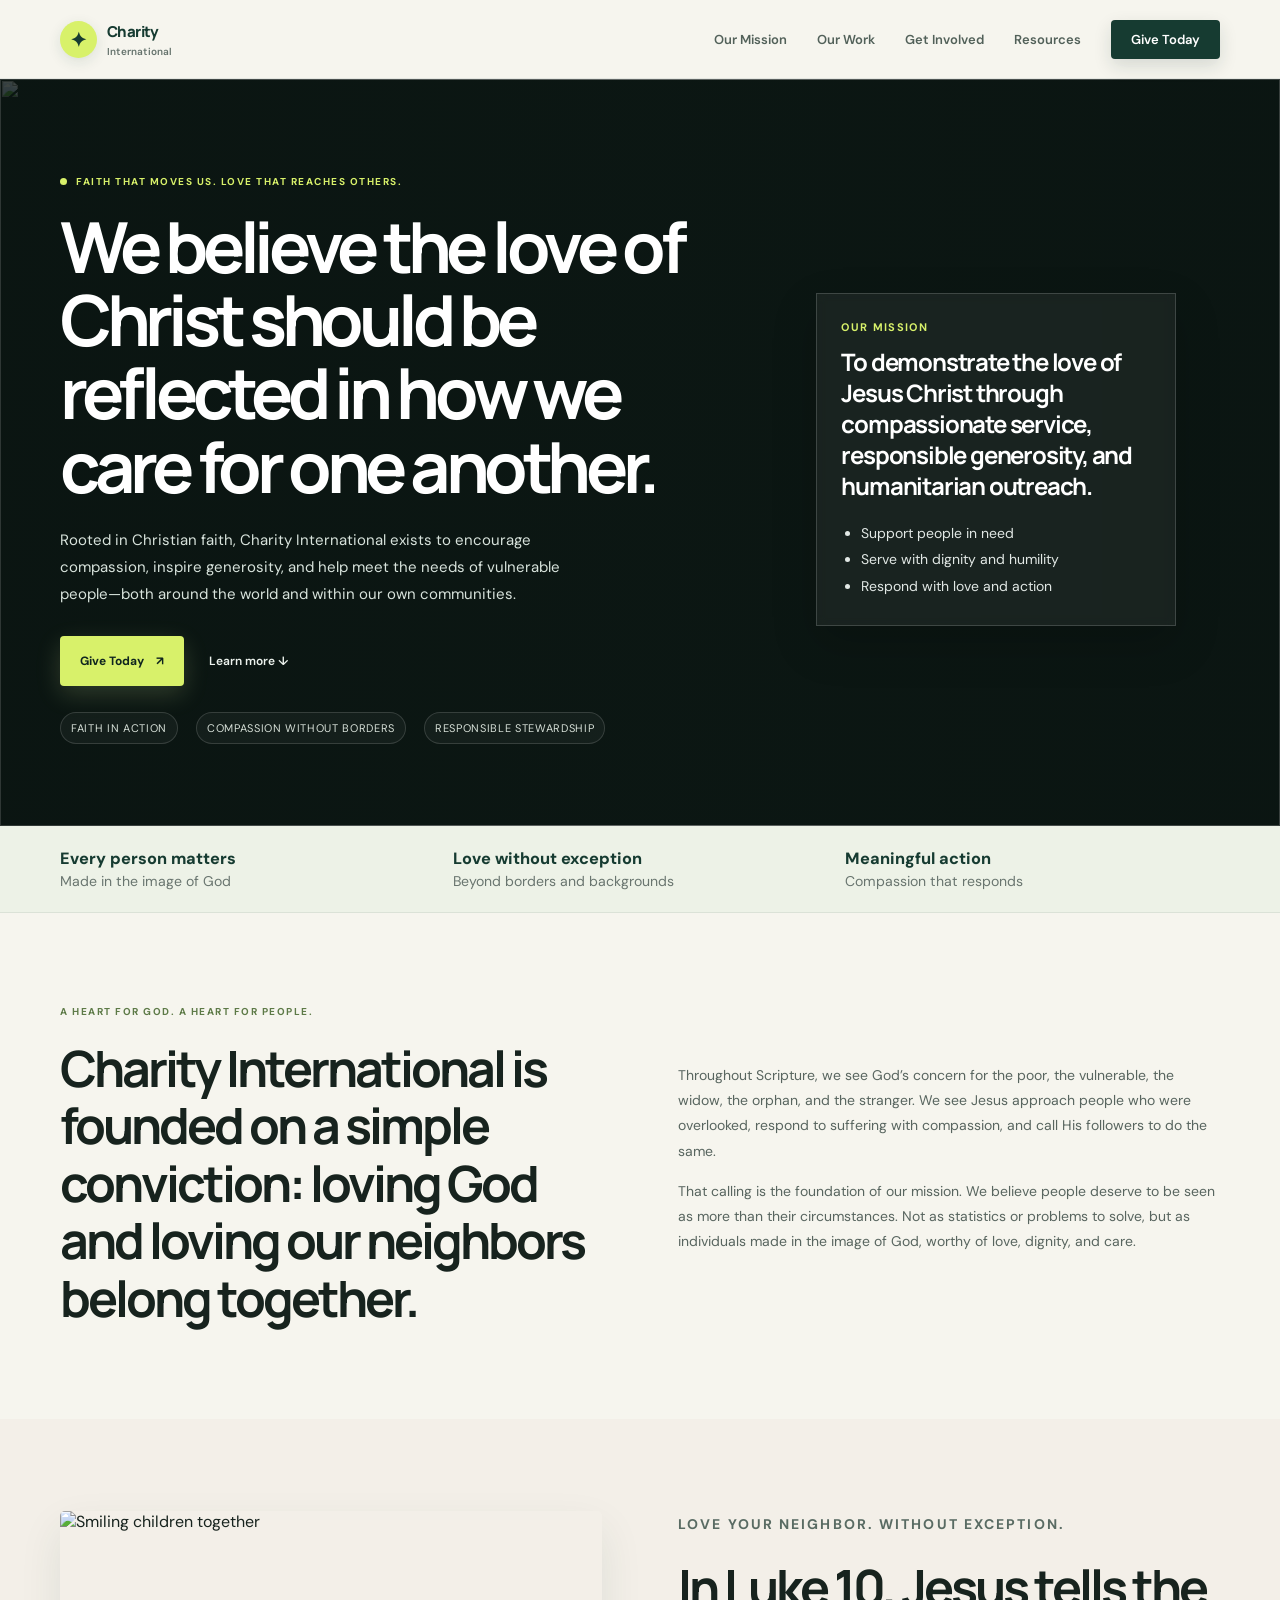
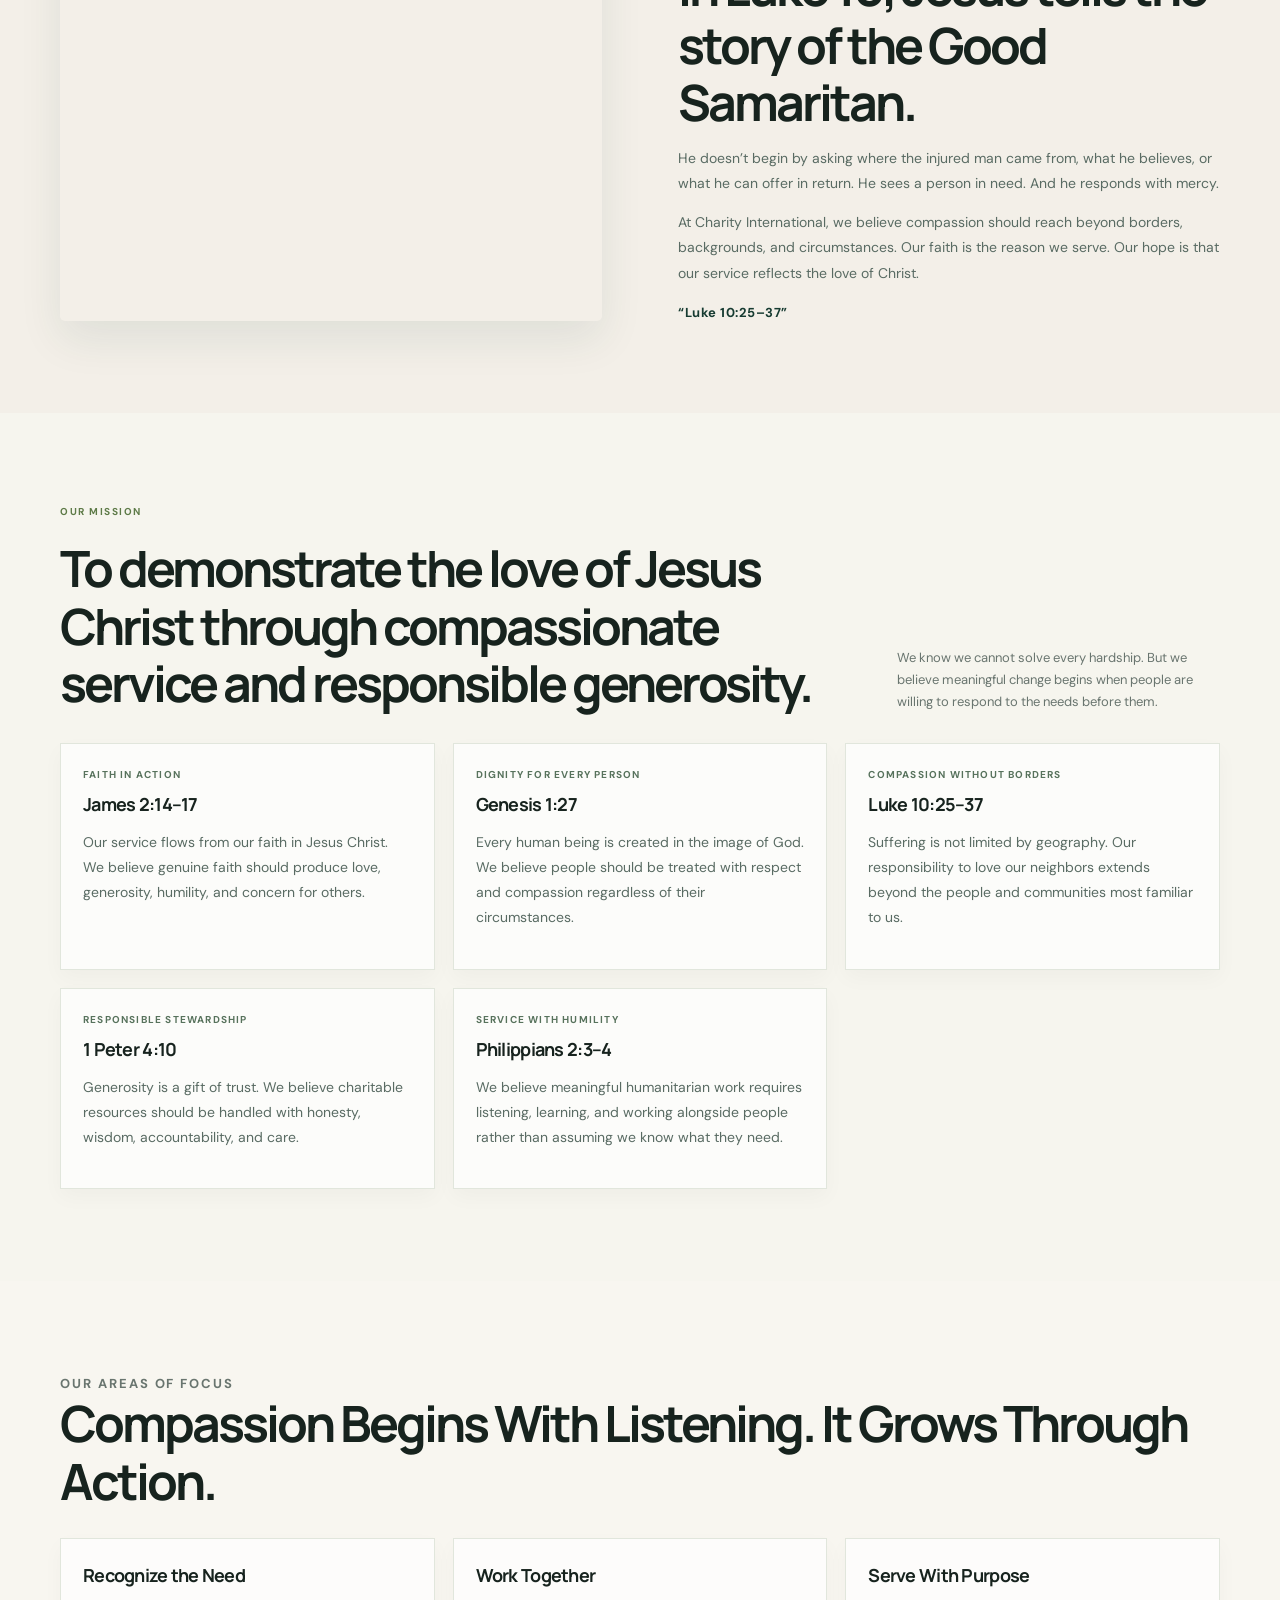
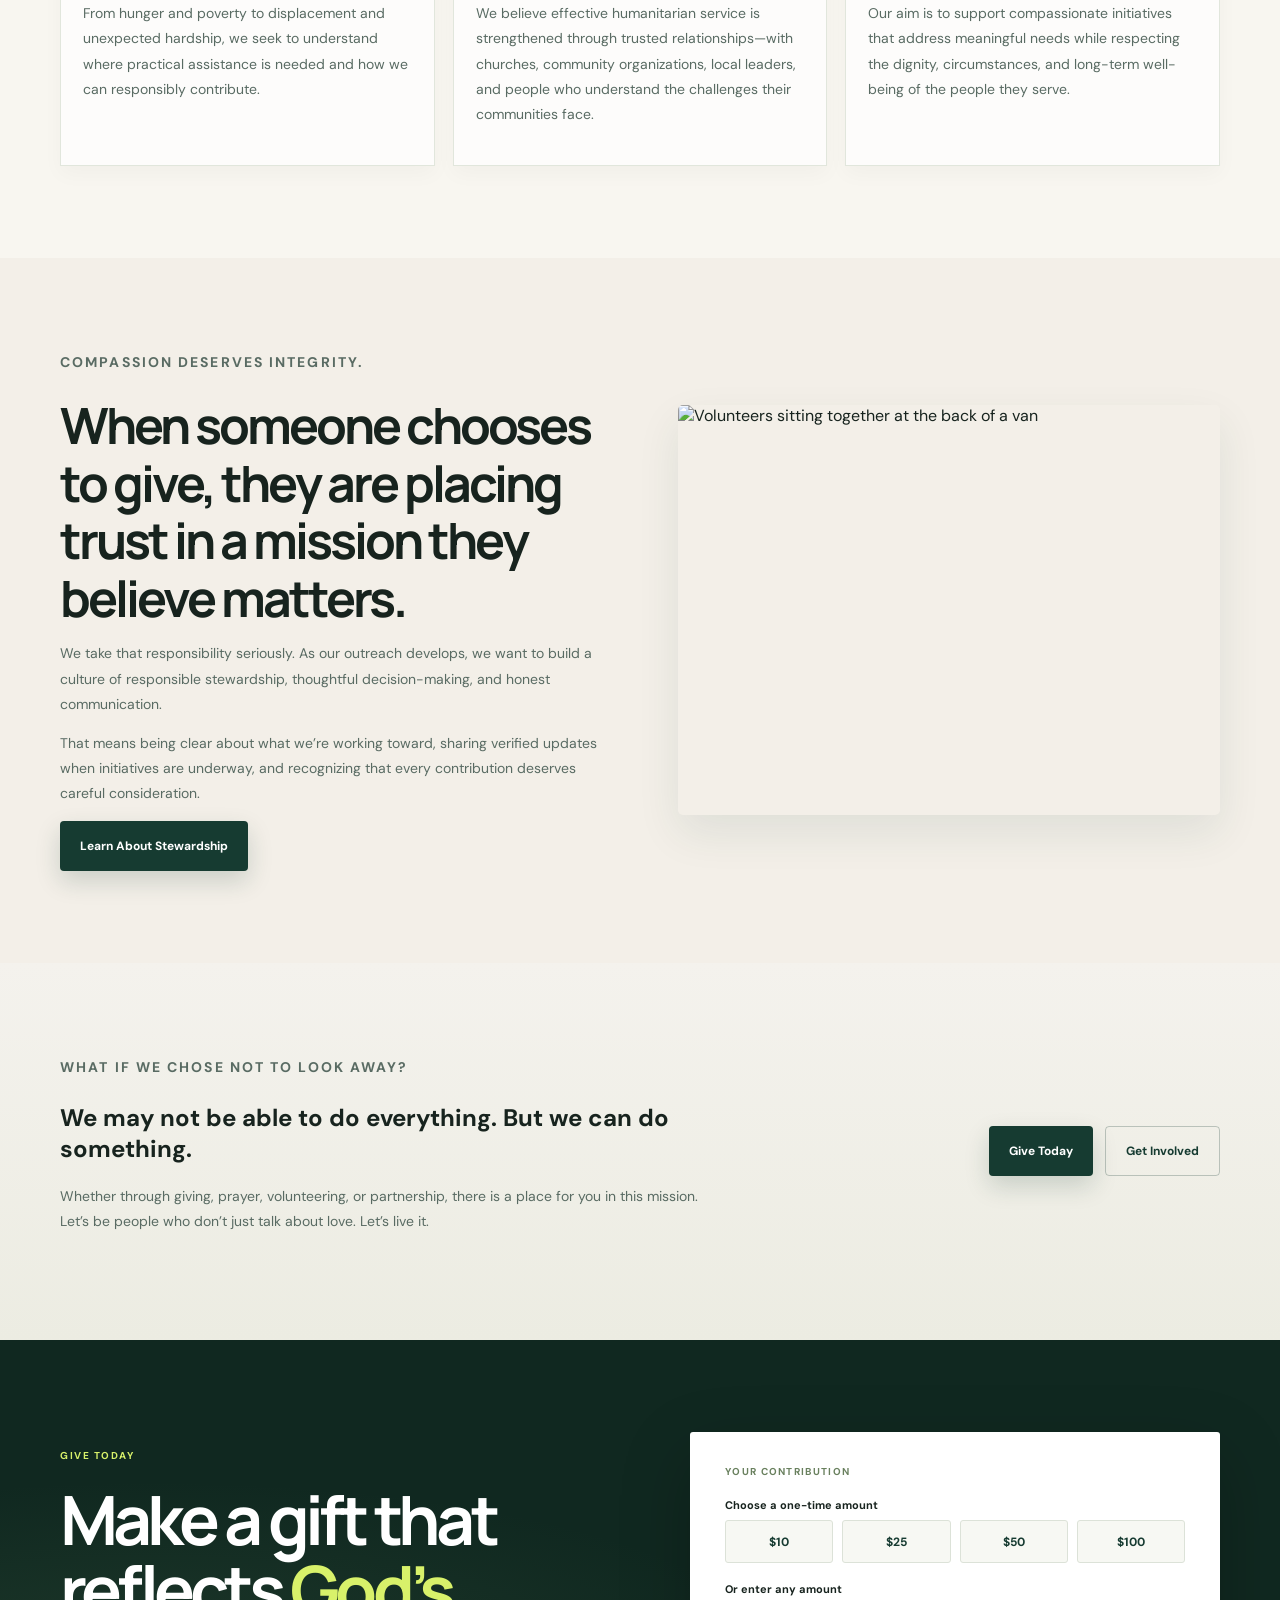
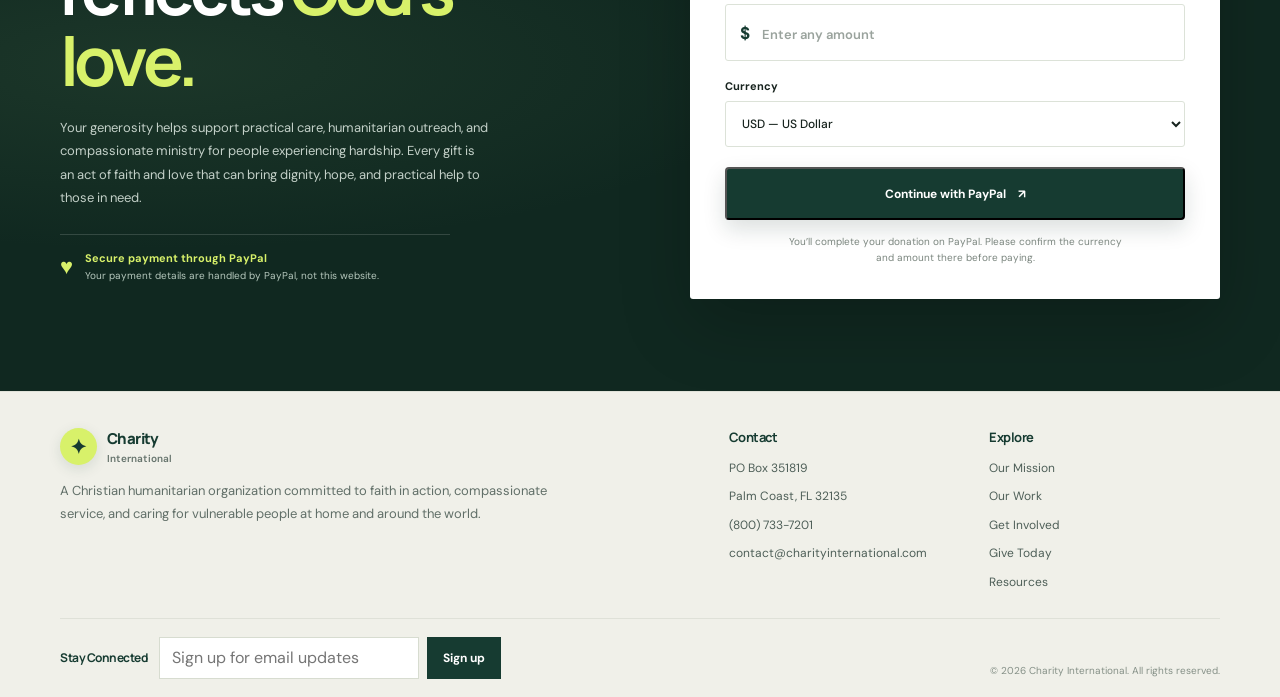
==== commit cb2cd6d0: "Integrate the Charity International mission content and donor-focused layout into the site." ====
--- a/index.html
+++ b/index.html
@@ -4,8 +4,8 @@
     <meta charset="utf-8" />
     <meta name="viewport" content="width=device-width, initial-scale=1" />
     <meta name="theme-color" content="#10251f" />
-    <meta name="description" content="Support The Future of the Homeless: international donations and grant partnerships helping create a future beyond homelessness." />
-    <title>The Future of the Homeless | Give Hope a Home</title>
+    <meta name="description" content="Charity International is a Christian humanitarian organization committed to faith in action, compassionate service, and caring for vulnerable people at home and around the world." />
+    <title>Charity International | Faith That Moves Us. Love That Reaches Others.</title>
     <link rel="preconnect" href="https://fonts.googleapis.com" />
     <link rel="preconnect" href="https://fonts.gstatic.com" crossorigin />
     <link href="https://fonts.googleapis.com/css2?family=DM+Sans:wght@400;500;600;700&family=Manrope:wght@500;600;700;800&display=swap" rel="stylesheet" />
@@ -15,52 +15,54 @@
   <body>
     <header class="header">
       <div class="container nav-wrap">
-        <a class="brand" href="#home" aria-label="The Future of the Homeless home"><span class="brand-mark" aria-hidden="true">✳</span><span>The Future <small>of the Homeless</small></span></a>
+        <a class="brand" href="#home" aria-label="Charity International home">
+          <span class="brand-mark" aria-hidden="true">✦</span>
+          <span>Charity <small>International</small></span>
+        </a>
         <nav aria-label="Main navigation">
-          <a href="#mission">Our mission</a>
-          <a href="#impact">Impact</a>
-          <a href="#stories">Stories</a>
-          <a href="#grants">Grants</a>
-          <a class="nav-cta" href="#donate">Donate</a>
+          <a href="#mission">Our Mission</a>
+          <a href="#work">Our Work</a>
+          <a href="#involved">Get Involved</a>
+          <a href="#resources">Resources</a>
+          <a class="nav-cta" href="#donate">Give Today</a>
         </nav>
       </div>
     </header>
 
     <main id="home">
-      <section class="hero">
-        <div class="hero-slideshow" aria-hidden="true">
-          <div class="slide active" style="background-image:url('https://images.unsplash.com/photo-1488521787991-ed7bbaae773c?auto=format&fit=crop&w=1600&q=80');"></div>
-          <div class="slide" style="background-image:url('https://images.unsplash.com/photo-1517486800578-465c8d1d7d0a?auto=format&fit=crop&w=1600&q=80');"></div>
-          <div class="slide" style="background-image:url('https://images.unsplash.com/photo-1529156069898-49953e39b3ac?auto=format&fit=crop&w=1600&q=80');"></div>
-        </div>
-
+      <section class="hero hero-charity">
+        <div class="hero-bg" aria-hidden="true">
+          <img src="https://images.unsplash.com/photo-1529156069898-49953e39b3ac?auto=format&fit=crop&w=1600&q=80" alt="" />
+        </div>
         <div class="container hero-grid">
           <div class="hero-copy">
-            <p class="eyebrow"><span></span> A community-powered mission</p>
-            <h1>Give someone a future beyond <em>homelessness.</em></h1>
+            <p class="eyebrow"><span></span> Faith That Moves Us. Love That Reaches Others.</p>
+            <h1>We believe the love of Christ should be reflected in how we care for one another.</h1>
             <p class="hero-text">
-              Every person deserves safety, dignity, and a place to call home. Your support helps
-              fund immediate care, practical aid, and pathways toward stability for people facing homelessness.
+              Rooted in Christian faith, Charity International exists to encourage compassion, inspire generosity,
+              and help meet the needs of vulnerable people—both around the world and within our own communities.
             </p>
             <div class="hero-actions">
-              <a class="button button-light" href="#donate">Make a donation <span aria-hidden="true">↗</span></a>
-              <a class="text-link" href="#mission">Learn about the mission <span aria-hidden="true">↓</span></a>
+              <a class="button button-light" href="#donate">Give Today <span aria-hidden="true">↗</span></a>
+              <a class="text-link" href="#mission">Learn more <span aria-hidden="true">↓</span></a>
             </div>
             <div class="trust-row">
-              <span>Secure PayPal giving</span>
-              <span>International support</span>
-              <span>Direct impact</span>
-            </div>
-          </div>
-
-          <div class="hero-art" role="img" aria-label="Illustration of a welcoming home at sunset">
-            <div class="sun"></div>
-            <div class="art-caption">
-              <span class="caption-icon">⌂</span>
-              <span><strong>Hope starts with a safe place.</strong><small>Every person. Every community.</small></span>
-            </div>
-            <div class="art-house"><div class="roof"></div><div class="house"><div class="window"></div><div class="door"></div></div></div>
-            <span class="spark spark-one">✳</span><span class="spark spark-two">✦</span><span class="spark spark-three">✳</span>
+              <span>Faith in Action</span>
+              <span>Compassion Without Borders</span>
+              <span>Responsible Stewardship</span>
+            </div>
+          </div>
+
+          <div class="hero-panel">
+            <div class="info-card">
+              <p class="card-label">Our mission</p>
+              <h3>To demonstrate the love of Jesus Christ through compassionate service, responsible generosity, and humanitarian outreach.</h3>
+              <ul>
+                <li>Support people in need</li>
+                <li>Serve with dignity and humility</li>
+                <li>Respond with love and action</li>
+              </ul>
+            </div>
           </div>
         </div>
       </section>
@@ -68,16 +70,16 @@
       <section class="stats-bar">
         <div class="container stats-grid">
           <div>
-            <strong>Any amount</strong>
-            <span>Flexible support</span>
-          </div>
-          <div>
-            <strong>Global giving</strong>
-            <span>Supporters worldwide</span>
-          </div>
-          <div>
-            <strong>Direct impact</strong>
-            <span>Practical care and hope</span>
+            <strong>Every person matters</strong>
+            <span>Made in the image of God</span>
+          </div>
+          <div>
+            <strong>Love without exception</strong>
+            <span>Beyond borders and backgrounds</span>
+          </div>
+          <div>
+            <strong>Meaningful action</strong>
+            <span>Compassion that responds</span>
           </div>
         </div>
       </section>
@@ -85,106 +87,162 @@
       <section class="mission section" id="mission">
         <div class="container mission-grid">
           <div>
-            <p class="eyebrow eyebrow-dark">Why we’re here</p>
-            <h2>Home is more than a roof.<br /><em>It’s a beginning.</em></h2>
-          </div>
+            <p class="eyebrow eyebrow-dark">A Heart for God. A Heart for People.</p>
+            <h2>Charity International is founded on a simple conviction: loving God and loving our neighbors belong together.</h2>
+          </div>
+
           <div class="mission-copy">
             <p>
-              The Future of the Homeless is a charitable initiative focused on a future where homelessness is met with compassion,
-              practical help, and opportunity.
-            </p>
-            <p>
-              We believe every person deserves dignity, support, and a chance to rebuild. Donations and grant partnerships can help
-              strengthen services, fund urgent assistance, and open doors to stable housing and renewed independence.
-            </p>
-          </div>
-        </div>
-      </section>
-
-      <section class="impact section" id="impact">
+              Throughout Scripture, we see God’s concern for the poor, the vulnerable, the widow, the orphan, and the stranger.
+              We see Jesus approach people who were overlooked, respond to suffering with compassion, and call His followers to do the same.
+            </p>
+            <p>
+              That calling is the foundation of our mission. We believe people deserve to be seen as more than their circumstances.
+              Not as statistics or problems to solve, but as individuals made in the image of God, worthy of love, dignity, and care.
+            </p>
+          </div>
+        </div>
+      </section>
+
+      <section class="story section alt-bg" id="work">
+        <div class="container story-layout">
+          <div class="story-image">
+            <img src="https://images.unsplash.com/photo-1488521787991-ed7bbaae773c?auto=format&fit=crop&w=1200&q=80" alt="Smiling children together" />
+          </div>
+          <div class="story-copy">
+            <p class="eyebrow eyebrow-dark">Love Your Neighbor. Without Exception.</p>
+            <h2>In Luke 10, Jesus tells the story of the Good Samaritan.</h2>
+            <p>
+              He doesn’t begin by asking where the injured man came from, what he believes, or what he can offer in return. He sees a person in need.
+              And he responds with mercy.
+            </p>
+            <p>
+              At Charity International, we believe compassion should reach beyond borders, backgrounds, and circumstances. Our faith is the reason we serve.
+              Our hope is that our service reflects the love of Christ.
+            </p>
+            <blockquote>“Luke 10:25–37”</blockquote>
+          </div>
+        </div>
+      </section>
+
+      <section class="principles section">
         <div class="container">
           <div class="section-heading">
             <div>
-              <p class="eyebrow eyebrow-dark">Your generosity in action</p>
-              <h2>Help create real stability.</h2>
-            </div>
-            <p>Every contribution makes a difference for people who need urgent support and a path forward.</p>
-          </div>
-
-          <div class="impact-cards">
-            <article class="impact-card">
-              <span class="card-number">01</span>
-              <span class="card-icon">⌂</span>
-              <h3>Support stability</h3>
-              <p>Help fund immediate shelter, practical care, and safe essentials for people facing homelessness.</p>
-            </article>
-            <article class="impact-card">
-              <span class="card-number">02</span>
-              <span class="card-icon">♡</span>
-              <h3>Restore dignity</h3>
-              <p>Stand with people experiencing homelessness and support compassionate, person-centered care.</p>
-            </article>
-            <article class="impact-card">
-              <span class="card-number">03</span>
-              <span class="card-icon">↗</span>
-              <h3>Open opportunity</h3>
-              <p>Help create pathways to safety, independence, and long-term stability.</p>
-            </article>
-          </div>
-        </div>
-      </section>
-
-      <section class="stories section" id="stories">
+              <p class="eyebrow eyebrow-dark">Our mission</p>
+              <h2>To demonstrate the love of Jesus Christ through compassionate service and responsible generosity.</h2>
+            </div>
+            <p>We know we cannot solve every hardship. But we believe meaningful change begins when people are willing to respond to the needs before them.</p>
+          </div>
+
+          <div class="principles-grid">
+            <article class="principle-card">
+              <span class="verse">Faith in Action</span>
+              <h3>James 2:14–17</h3>
+              <p>Our service flows from our faith in Jesus Christ. We believe genuine faith should produce love, generosity, humility, and concern for others.</p>
+            </article>
+
+            <article class="principle-card">
+              <span class="verse">Dignity for Every Person</span>
+              <h3>Genesis 1:27</h3>
+              <p>Every human being is created in the image of God. We believe people should be treated with respect and compassion regardless of their circumstances.</p>
+            </article>
+
+            <article class="principle-card">
+              <span class="verse">Compassion Without Borders</span>
+              <h3>Luke 10:25–37</h3>
+              <p>Suffering is not limited by geography. Our responsibility to love our neighbors extends beyond the people and communities most familiar to us.</p>
+            </article>
+
+            <article class="principle-card">
+              <span class="verse">Responsible Stewardship</span>
+              <h3>1 Peter 4:10</h3>
+              <p>Generosity is a gift of trust. We believe charitable resources should be handled with honesty, wisdom, accountability, and care.</p>
+            </article>
+
+            <article class="principle-card">
+              <span class="verse">Service With Humility</span>
+              <h3>Philippians 2:3–4</h3>
+              <p>We believe meaningful humanitarian work requires listening, learning, and working alongside people rather than assuming we know what they need.</p>
+            </article>
+          </div>
+        </div>
+      </section>
+
+      <section class="focus section light">
         <div class="container">
-          <div class="section-heading">
-            <div>
-              <p class="eyebrow eyebrow-dark">People deserve a future</p>
-              <h2>Every child deserves safety and hope.</h2>
-            </div>
-            <p>We believe a safe, stable home can help children and families imagine what comes next.</p>
-          </div>
-
-          <div class="story-gallery">
-            <figure class="story-photo story-photo-wide">
-              <img src="https://images.unsplash.com/photo-1488521787991-ed7bbaae773c?auto=format&fit=crop&w=1200&q=85" alt="Children gathered together outdoors" loading="lazy" />
-              <figcaption>
-                <strong>Room to grow</strong>
-                <span>Every child deserves the chance to feel safe and supported.</span>
-              </figcaption>
-            </figure>
-            <figure class="story-photo">
-              <img src="https://images.unsplash.com/photo-1509099836639-18ba1795216d?auto=format&fit=crop&w=900&q=85" alt="A caring adult spending time with a child" loading="lazy" />
-              <figcaption>
-                <strong>Care and connection</strong>
-                <span>Compassion starts by seeing each person.</span>
-              </figcaption>
-            </figure>
-            <figure class="story-photo">
-              <img src="https://images.unsplash.com/photo-1494386346843-e12284507169?auto=format&fit=crop&w=900&q=85" alt="Children playing together" loading="lazy" />
-              <figcaption>
-                <strong>Hope for the future</strong>
-                <span>Support can help open pathways to opportunity.</span>
-              </figcaption>
-            </figure>
-          </div>
-
-          <p class="photo-disclosure">
-            Illustrative stock photography only. These images do not depict verified beneficiaries, programs, or people supported by this initiative.
-          </p>
+          <div class="focus-head">
+            <p class="eyebrow eyebrow-dark">Our Areas of Focus</p>
+            <h2>Compassion Begins With Listening. It Grows Through Action.</h2>
+          </div>
+
+          <div class="focus-grid">
+            <div class="focus-card">
+              <h3>Recognize the Need</h3>
+              <p>From hunger and poverty to displacement and unexpected hardship, we seek to understand where practical assistance is needed and how we can responsibly contribute.</p>
+            </div>
+            <div class="focus-card">
+              <h3>Work Together</h3>
+              <p>We believe effective humanitarian service is strengthened through trusted relationships—with churches, community organizations, local leaders, and people who understand the challenges their communities face.</p>
+            </div>
+            <div class="focus-card">
+              <h3>Serve With Purpose</h3>
+              <p>Our aim is to support compassionate initiatives that address meaningful needs while respecting the dignity, circumstances, and long-term well-being of the people they serve.</p>
+            </div>
+          </div>
+        </div>
+      </section>
+
+      <section class="stewardship section alt-bg" id="resources">
+        <div class="container stewardship-grid">
+          <div class="stewardship-copy">
+            <p class="eyebrow eyebrow-dark">Compassion Deserves Integrity.</p>
+            <h2>When someone chooses to give, they are placing trust in a mission they believe matters.</h2>
+            <p>
+              We take that responsibility seriously. As our outreach develops, we want to build a culture of responsible stewardship,
+              thoughtful decision-making, and honest communication.
+            </p>
+            <p>
+              That means being clear about what we’re working toward, sharing verified updates when initiatives are underway,
+              and recognizing that every contribution deserves careful consideration.
+            </p>
+            <a class="button button-primary" href="#donate">Learn About Stewardship</a>
+          </div>
+
+          <div class="stewardship-image">
+            <img src="https://images.unsplash.com/photo-1517486800578-465c8d1d7d0a?auto=format&fit=crop&w=1000&q=80" alt="Volunteers sitting together at the back of a van" />
+          </div>
+        </div>
+      </section>
+
+      <section class="involved section" id="involved">
+        <div class="container involved-wrap">
+          <div class="involved-copy">
+            <p class="eyebrow eyebrow-dark">What If We Chose Not to Look Away?</p>
+            <h2>We may not be able to do everything. But we can do something.</h2>
+            <p>
+              Whether through giving, prayer, volunteering, or partnership, there is a place for you in this mission.
+              Let’s be people who don’t just talk about love. Let’s live it.
+            </p>
+          </div>
+          <div class="involved-actions">
+            <a class="button button-primary" href="#donate">Give Today</a>
+            <a class="button button-secondary" href="#contact">Get Involved</a>
+          </div>
         </div>
       </section>
 
       <section class="donate section" id="donate">
         <div class="container donate-grid">
           <div class="donate-copy">
-            <p class="eyebrow">Give what you can</p>
-            <h2>Make room for <em>hope.</em></h2>
-            <p>
-              Choose any amount that feels right for you. PayPal will securely process your contribution.
-              Donors outside the United States can select a supported currency; your bank or PayPal may apply its own conversion or transaction fees.
+            <p class="eyebrow">Give Today</p>
+            <h2>Make a gift that reflects <em>God’s love.</em></h2>
+            <p>
+              Your generosity helps support practical care, humanitarian outreach, and compassionate ministry for people experiencing hardship.
+              Every gift is an act of faith and love that can bring dignity, hope, and practical help to those in need.
             </p>
             <div class="secure-note">
-              <span aria-hidden="true">♧</span>
+              <span aria-hidden="true">♥</span>
               <span>
                 <strong>Secure payment through PayPal</strong>
                 <small>Your payment details are handled by PayPal, not this website.</small>
@@ -195,7 +253,7 @@
           <form class="donation-form" id="donation-form" action="https://www.paypal.com/cgi-bin/webscr" method="post" target="_blank">
             <input type="hidden" name="cmd" value="_donations" />
             <input type="hidden" name="business" value="amandaafedi@gmail.com" />
-            <input type="hidden" name="item_name" value="The Future of the Homeless - General Donation" />
+            <input type="hidden" name="item_name" value="Charity International - General Donation" />
             <input type="hidden" name="no_shipping" value="1" />
             <input type="hidden" name="return" value="https://kingsleyafedi1-blip.github.io/educate-the-homless-/thank-you.html" />
             <p class="form-kicker">Your contribution</p>
@@ -233,33 +291,51 @@
           </form>
         </div>
       </section>
-
-      <section class="grants section" id="grants">
-        <div class="container grants-panel">
-          <div>
-            <p class="eyebrow eyebrow-dark">For funders & partners</p>
-            <h2>Help fund a lasting change.</h2>
-            <p>
-              Interested in a grant, sponsorship, or institutional partnership supporting the future of people experiencing homelessness?
-              Get in touch to discuss your goals and how funding could support this mission.
-            </p>
-          </div>
-          <a class="button button-outline" href="mailto:amandaafedi@gmail.com?subject=Grant%20and%20Partnership%20Inquiry">Discuss a grant <span aria-hidden="true">↗</span></a>
-        </div>
-      </section>
     </main>
 
-    <footer class="footer">
+    <footer class="footer" id="contact">
       <div class="container footer-inner">
-        <a class="brand footer-brand" href="#home"><span class="brand-mark" aria-hidden="true">✳</span><span>The Future <small>of the Homeless</small></span></a>
-        <div class="footer-contact">
-          <a href="mailto:amandaafedi@gmail.com">amandaafedi@gmail.com</a>
-          <span>International supporters welcome</span>
-        </div>
-        <p class="disclaimer">
-          Please contact us for details about charitable status, eligibility, and the use of funds. Donations are not represented as tax-deductible.
-        </p>
-        <p class="copyright">© <span id="year"></span> The Future of the Homeless</p>
+        <div class="footer-brand-wrap">
+          <a class="brand" href="#home" aria-label="Charity International home">
+            <span class="brand-mark" aria-hidden="true">✦</span>
+            <span>Charity <small>International</small></span>
+          </a>
+          <p class="footer-summary">A Christian humanitarian organization committed to faith in action, compassionate service, and caring for vulnerable people at home and around the world.</p>
+        </div>
+
+        <div class="footer-links">
+          <div>
+            <h4>Contact</h4>
+            <ul>
+              <li>PO Box 351819</li>
+              <li>Palm Coast, FL 32135</li>
+              <li>(800) 733-7201</li>
+              <li><a href="mailto:contact@charityinternational.com">contact@charityinternational.com</a></li>
+            </ul>
+          </div>
+
+          <div>
+            <h4>Explore</h4>
+            <ul>
+              <li><a href="#mission">Our Mission</a></li>
+              <li><a href="#work">Our Work</a></li>
+              <li><a href="#involved">Get Involved</a></li>
+              <li><a href="#donate">Give Today</a></li>
+              <li><a href="#resources">Resources</a></li>
+            </ul>
+          </div>
+        </div>
+      </div>
+
+      <div class="container footer-bottom">
+        <div class="newsletter">
+          <p>Stay Connected</p>
+          <form class="newsletter-form">
+            <input type="email" placeholder="Sign up for email updates" aria-label="Email address" />
+            <button type="submit">Sign up</button>
+          </form>
+        </div>
+        <p class="copyright">© <span id="year"></span> Charity International. All rights reserved.</p>
       </div>
     </footer>
 
--- a/styles.css
+++ b/styles.css
@@ -11,53 +11,36 @@
   --sans: "DM Sans", sans-serif;
 }
 
-* {
-  box-sizing: border-box;
-}
-
-html {
-  scroll-behavior: smooth;
-  scroll-padding-top: 82px;
-}
-
+* { box-sizing: border-box; }
+html { scroll-behavior: smooth; scroll-padding-top: 82px; }
 body {
   margin: 0;
+  font-family: var(--sans);
   background: var(--cream);
   color: var(--ink);
-  font-family: var(--sans);
   -webkit-font-smoothing: antialiased;
 }
 
-a {
-  color: inherit;
-  text-decoration: none;
-}
-
-img {
-  max-width: 100%;
-  display: block;
-}
-
-.container {
-  width: min(1160px, calc(100% - 48px));
-  margin: 0 auto;
-}
+a { color: inherit; text-decoration: none; }
+img { max-width: 100%; display: block; }
+button, input, select { font: inherit; }
+
+.container { width: min(1160px, calc(100% - 48px)); margin: 0 auto; }
 
 .header {
-  height: 78px;
-  background: rgba(246, 245, 238, 0.93);
-  border-bottom: 1px solid rgba(22, 59, 49, 0.09);
   position: sticky;
   top: 0;
-  z-index: 20;
+  z-index: 50;
+  background: rgba(246, 245, 238, 0.94);
   backdrop-filter: blur(14px);
+  border-bottom: 1px solid rgba(22, 59, 49, 0.08);
 }
 
 .nav-wrap {
   display: flex;
   justify-content: space-between;
   align-items: center;
-  height: 100%;
+  height: 78px;
 }
 
 .brand {
@@ -72,7 +55,7 @@
 .brand small {
   display: block;
   font: 600 10px var(--sans);
-  letter-spacing: 0.015em;
+  letter-spacing: 0.02em;
   color: #65736c;
   margin-top: 3px;
 }
@@ -80,12 +63,12 @@
 .brand-mark {
   width: 37px;
   height: 37px;
+  display: grid;
+  place-items: center;
+  border-radius: 50%;
   background: var(--lime);
-  border-radius: 50%;
-  display: grid;
-  place-items: center;
-  font-size: 21px;
   box-shadow: 0 4px 14px rgba(24, 62, 51, 0.12);
+  font-size: 20px;
 }
 
 .header nav {
@@ -97,62 +80,55 @@
   color: #526159;
 }
 
-.header nav a:hover,
-.text-link:hover {
-  color: var(--forest);
-}
-
-.header nav .nav-cta {
+.header nav a:hover { color: var(--forest); }
+
+.nav-cta {
   padding: 11px 20px;
   background: var(--forest);
-  color: white;
+  color: white !important;
   border-radius: 4px;
   box-shadow: 0 7px 18px rgba(16, 40, 32, 0.14);
 }
 
 .hero {
-  background: var(--forest);
-  color: #fff;
-  padding: 84px 0 78px;
+  position: relative;
+  background: #0d1915;
+  color: white;
+  padding: 96px 0 82px;
   overflow: hidden;
-  position: relative;
 }
 
 .hero:before {
   content: "";
   position: absolute;
   inset: 0;
-  background: linear-gradient(90deg, rgba(10, 20, 17, 0.78), rgba(10, 20, 17, 0.46), rgba(10, 20, 17, 0.72));
+  background: linear-gradient(90deg, rgba(10,20,17,0.8), rgba(10,20,17,0.52), rgba(10,20,17,0.75));
   z-index: 1;
 }
 
-.hero:after {
-  content: "";
+.hero-bg {
   position: absolute;
-  pointer-events: none;
   inset: 0;
-  background-image: radial-gradient(rgba(255, 255, 255, 0.12) 0.6px, transparent 0.6px);
-  background-size: 8px 8px;
-  opacity: 0.13;
-  mask-image: linear-gradient(90deg, transparent 35%, #000);
+  z-index: 0;
+}
+
+.hero-bg img {
+  width: 100%;
+  height: 100%;
+  object-fit: cover;
+  filter: saturate(0.9) contrast(1.06);
 }
 
 .hero-grid {
-  display: grid;
-  grid-template-columns: 1.08fr 0.92fr;
-  gap: 60px;
-  align-items: center;
   position: relative;
   z-index: 2;
-}
-
-.hero-copy {
-  position: relative;
-  z-index: 2;
-}
-
-.eyebrow,
-.eyebrow-dark {
+  display: grid;
+  grid-template-columns: 1.2fr 0.8fr;
+  gap: 42px;
+  align-items: center;
+}
+
+.eyebrow {
   display: flex;
   align-items: center;
   gap: 9px;
@@ -163,69 +139,52 @@
   margin: 0 0 22px;
 }
 
-.eyebrow {
-  color: var(--lime);
-}
-
 .eyebrow span {
+  width: 7px;
   height: 7px;
-  width: 7px;
   border-radius: 50%;
   background: var(--lime);
 }
 
-.eyebrow-dark {
-  color: #5d7a47;
-}
-
-.hero h1,
-.donate h2,
-.thank-you-card h1 {
-  font: 700 clamp(46px, 6.1vw, 76px) / 1.04 var(--serif);
+.eyebrow, .eyebrow-dark { display: flex; align-items: center; gap: 9px; }
+.eyebrow { color: var(--lime); }
+.eyebrow-dark { color: #5d7a47; }
+
+.hero h1 {
+  margin: 0;
+  max-width: 760px;
+  font: 700 clamp(46px, 5.5vw, 72px) / 1.04 var(--serif);
   letter-spacing: -0.075em;
-  margin: 0;
-  max-width: 680px;
-}
-
-.hero h1 em,
-.donate h2 em,
-.thank-you-card h1 em {
-  font-style: normal;
-  color: var(--lime);
 }
 
 .hero-text {
-  max-width: 520px;
-  color: #d4dfd9;
+  max-width: 550px;
+  color: #d8e3dc;
+  line-height: 1.8;
   font-size: 15px;
-  line-height: 1.8;
-  margin: 24px 0 30px;
+  margin: 24px 0 28px;
 }
 
 .hero-actions {
   display: flex;
   align-items: center;
-  gap: 27px;
+  gap: 25px;
   flex-wrap: wrap;
 }
 
 .button {
-  min-height: 50px;
   display: inline-flex;
   justify-content: center;
   align-items: center;
-  gap: 19px;
-  border: 0;
+  gap: 12px;
+  min-height: 50px;
+  padding: 0 20px;
   border-radius: 4px;
-  padding: 0 20px;
   font: 700 12px var(--sans);
-  cursor: pointer;
-  transition: transform 0.18s, background 0.18s;
-}
-
-.button:hover {
-  transform: translateY(-2px);
-}
+  transition: transform 0.18s ease, background 0.18s ease, border-color 0.18s ease;
+}
+
+.button:hover { transform: translateY(-2px); }
 
 .button-light {
   background: var(--lime);
@@ -233,10 +192,22 @@
   box-shadow: 0 8px 24px rgba(217, 237, 155, 0.18);
 }
 
+.button-primary {
+  background: var(--forest);
+  color: #fff;
+  box-shadow: 0 10px 24px rgba(22, 59, 49, 0.18);
+}
+
+.button-secondary {
+  background: transparent;
+  color: var(--forest);
+  border: 1px solid rgba(22, 59, 49, 0.25);
+}
+
 .text-link {
+  color: #edf3ee;
   font-size: 12px;
   font-weight: 600;
-  color: #e3e9e5;
 }
 
 .trust-row {
@@ -252,159 +223,47 @@
 
 .trust-row span {
   padding: 8px 10px;
-  border: 1px solid rgba(255, 255, 255, 0.18);
   border-radius: 999px;
-  background: rgba(255, 255, 255, 0.04);
-}
-
-.hero-art {
-  position: relative;
-  min-height: 420px;
-  background: transparent;
-  border: 1px solid rgba(255, 255, 255, 0.3);
-  box-shadow: 0 28px 65px rgba(0, 0, 0, 0.2);
-  z-index: 2;
-}
-
-.hero-slideshow {
-  position: absolute;
-  inset: 0;
-  z-index: 0;
-  overflow: hidden;
-}
-
-.hero-slideshow .slide {
-  position: absolute;
-  inset: 0;
-  background-size: cover;
-  background-position: center center;
-  opacity: 0;
-  transform: scale(1.08);
-  transition: opacity 1.2s ease, transform 10s ease;
-  filter: saturate(0.9) contrast(1.1);
-}
-
-.hero-slideshow .slide.active {
-  opacity: 1;
-  transform: scale(1);
-}
-
-.sun {
-  position: absolute;
-  width: 136px;
-  height: 136px;
-  border-radius: 50%;
-  background: #f9e3a9;
-  top: 48px;
-  right: 75px;
-  box-shadow: 0 0 65px rgba(255, 235, 174, 0.48);
-}
-
-.art-caption {
-  position: absolute;
-  z-index: 4;
-  bottom: 18px;
-  left: 18px;
-  display: flex;
-  align-items: center;
-  gap: 12px;
-  color: #fff;
-}
-
-.caption-icon {
-  height: 37px;
-  width: 37px;
-  display: grid;
-  place-items: center;
-  border-radius: 50%;
-  background: var(--lime);
-  color: var(--forest);
-  font-size: 23px;
-}
-
-.art-caption strong,
-.art-caption small {
-  display: block;
-}
-
-.art-caption strong {
+  background: rgba(255,255,255,0.04);
+  border: 1px solid rgba(255,255,255,0.14);
+}
+
+.hero-panel {
+  display: flex;
+  justify-content: center;
+}
+
+.info-card {
+  background: rgba(255,255,255,0.06);
+  border: 1px solid rgba(255,255,255,0.16);
+  backdrop-filter: blur(5px);
+  padding: 26px 24px;
+  max-width: 360px;
+  box-shadow: 0 18px 42px rgba(0,0,0,0.18);
+}
+
+.card-label {
+  margin: 0 0 12px;
+  text-transform: uppercase;
+  letter-spacing: 0.12em;
   font-size: 11px;
-}
-
-.art-caption small {
-  font-size: 10px;
-  color: #e2e8de;
-  margin-top: 4px;
-}
-
-.art-house {
-  position: absolute;
-  z-index: 2;
-  bottom: 70px;
-  left: 50%;
-  transform: translateX(-50%);
-  width: 190px;
-}
-
-.roof {
-  width: 0;
-  height: 0;
-  border-left: 112px solid transparent;
-  border-right: 112px solid transparent;
-  border-bottom: 98px solid #6c4436;
-  margin-left: -17px;
-  filter: drop-shadow(0 5px 3px rgba(36, 30, 22, 0.15));
-}
-
-.house {
-  height: 127px;
-  background: #eee3c5;
-  margin-top: -3px;
-  position: relative;
-  box-shadow: inset -18px 0 #d9c9a8;
-}
-
-.window {
-  position: absolute;
-  width: 37px;
-  height: 38px;
-  left: 30px;
-  top: 25px;
-  border: 5px solid #815d47;
-  background: #bfd1bb;
-  box-shadow: inset 13px 0 #815d47;
-}
-
-.door {
-  position: absolute;
-  width: 38px;
-  height: 74px;
-  right: 29px;
-  bottom: 0;
-  background: #815d47;
-  border-radius: 15px 15px 0 0;
-}
-
-.door:after {
-  content: "";
-  position: absolute;
-  right: 6px;
-  top: 39px;
-  width: 4px;
-  height: 4px;
-  border-radius: 50%;
-  background: #f5dc8e;
-}
-
-.spark {
-  position: absolute;
-  z-index: 2;
-  color: #fff5d8;
-}
-
-.spark-one { top: 65px; left: 62px; font-size: 25px; }
-.spark-two { top: 132px; left: 130px; font-size: 19px; }
-.spark-three { top: 41px; right: 50px; font-size: 17px; }
+  color: var(--lime);
+  font-weight: 700;
+}
+
+.info-card h3 {
+  margin: 0;
+  font: 700 24px/1.3 var(--serif);
+  letter-spacing: -0.05em;
+}
+
+.info-card ul {
+  margin: 18px 0 0;
+  padding-left: 20px;
+  color: #e2e8e5;
+  line-height: 1.9;
+  font-size: 14px;
+}
 
 .stats-bar {
   background: #edf2e7;
@@ -414,7 +273,7 @@
 .stats-grid {
   display: grid;
   grid-template-columns: repeat(3, minmax(0, 1fr));
-  gap: 20px;
+  gap: 18px;
   padding: 22px 0;
 }
 
@@ -425,9 +284,9 @@
 }
 
 .stats-grid strong {
-  font-size: 1.05rem;
+  color: var(--forest);
+  font-size: 1.02rem;
   font-weight: 800;
-  color: var(--forest);
 }
 
 .stats-grid span {
@@ -435,188 +294,133 @@
   font-size: 0.88rem;
 }
 
-.section {
-  padding: 92px 0;
-}
-
-.mission-grid {
+.section { padding: 92px 0; }
+.alt-bg { background: #f3efe8; }
+.light { background: #f8f6f0; }
+
+.mission-grid,
+.story-layout,
+.stewardship-grid,
+.donate-grid {
   display: grid;
   grid-template-columns: 1fr 1fr;
-  gap: 90px;
-  align-items: center;
-}
-
-.mission h2,
-.section-heading h2,
-.grants h2 {
-  font: 700 clamp(31px, 4vw, 47px) / 1.15 var(--serif);
+  gap: 76px;
+  align-items: center;
+}
+
+.mission h2, .section-heading h2, .focus-head h2, .story-copy h2, .stewardship-copy h2 {
+  font: 700 clamp(31px, 4vw, 50px) / 1.15 var(--serif);
   letter-spacing: -0.06em;
   margin: 0;
-}
-
-.mission h2 em {
-  font-style: normal;
-  color: #73914d;
 }
 
 .mission-copy {
   font-size: 14px;
   line-height: 1.8;
-  color: #59665f;
-}
-
-.mission-copy p {
-  margin: 0 0 15px;
-}
-
-.impact {
-  background: linear-gradient(180deg, #edf0e8, #e8ede3);
+  color: #58655f;
+}
+
+.mission-copy p { margin: 0 0 15px; }
+
+.story-image img, .stewardship-image img {
+  width: 100%;
+  min-height: 410px;
+  object-fit: cover;
+  border-radius: 5px;
+  box-shadow: 0 18px 44px rgba(24, 62, 51, 0.09);
+}
+
+.story-copy p,
+.stewardship-copy p,
+.focus-card p,
+.principle-card p,
+.involved-copy p,
+.donate-copy > p:not(.eyebrow) {
+  color: #596b63;
+  line-height: 1.8;
+  font-size: 14px;
+}
+
+blockquote {
+  margin: 18px 0 0;
+  font-weight: 700;
+  color: var(--forest);
+  font-size: 13px;
+  letter-spacing: 0.04em;
 }
 
 .section-heading {
   display: flex;
+  justify-content: space-between;
   align-items: end;
-  justify-content: space-between;
-  gap: 30px;
-  margin-bottom: 34px;
-}
-
-.section-heading > p {
+  gap: 32px;
+  margin-bottom: 30px;
+}
+
+.section-heading > p,
+.focus-head > p {
   max-width: 360px;
+  margin: 0;
+  color: var(--muted);
   font-size: 13px;
   line-height: 1.7;
-  color: var(--muted);
-  margin: 0 0 4px;
-}
-
-.impact-cards {
+}
+
+.principles-grid,
+.focus-grid {
   display: grid;
   grid-template-columns: repeat(3, minmax(0, 1fr));
-  gap: 17px;
-}
-
-.impact-card {
-  position: relative;
-  padding: 28px 25px 27px;
-  background: rgba(248, 248, 242, 0.95);
-  min-height: 230px;
-  border: 1px solid #dfe5d9;
-  box-shadow: 0 8px 24px rgba(28, 53, 39, 0.035);
-  transition: transform 0.2s ease, box-shadow 0.2s ease;
-}
-
-.impact-card:hover {
-  transform: translateY(-4px);
-  border-color: #cdd8c2;
-  box-shadow: 0 16px 32px rgba(28, 53, 39, 0.09);
-}
-
-.card-number {
-  position: absolute;
-  right: 20px;
-  top: 19px;
-  color: #94a298;
+  gap: 18px;
+}
+
+.principle-card,
+.focus-card {
+  background: rgba(255,255,255,0.72);
+  border: 1px solid #e1e6dc;
+  padding: 24px 22px;
+  box-shadow: 0 8px 20px rgba(19,37,30,0.03);
+}
+
+.verse {
+  display: block;
   font-size: 10px;
+  letter-spacing: 0.12em;
+  text-transform: uppercase;
+  color: #57725c;
   font-weight: 700;
-}
-
-.card-icon {
-  display: grid;
-  place-items: center;
-  width: 40px;
-  height: 40px;
-  border-radius: 50%;
-  background: #e7efcf;
-  color: var(--forest);
-  font-size: 22px;
-}
-
-.impact-card h3 {
-  margin: 21px 0 9px;
-  font: 700 17px var(--serif);
-  letter-spacing: -0.035em;
-}
-
-.impact-card p {
-  color: var(--muted);
-  font-size: 12px;
-  line-height: 1.7;
-  margin: 0;
-  max-width: 280px;
-}
-
-.stories {
-  background: #f6f5ee;
-}
-
-.story-gallery {
-  display: grid;
-  grid-template-columns: 1.35fr 1fr 1fr;
-  gap: 15px;
-  margin-top: 27px;
-}
-
-.story-photo {
-  position: relative;
-  min-height: 290px;
-  margin: 0;
-  background: #dce2d8;
-  overflow: hidden;
-  border-radius: 3px;
-  box-shadow: 0 12px 30px rgba(21, 43, 32, 0.1);
-}
-
-.story-photo img {
-  width: 100%;
-  height: 100%;
-  min-height: 290px;
-  position: absolute;
-  inset: 0;
-  object-fit: cover;
-  transition: transform 0.35s ease;
-}
-
-.story-photo:hover img {
-  transform: scale(1.035);
-}
-
-.story-photo:after {
-  content: "";
-  position: absolute;
-  inset: 35% 0 0;
-  background: linear-gradient(transparent, rgba(13, 31, 24, 0.82));
-}
-
-.story-photo figcaption {
-  position: absolute;
-  z-index: 1;
-  left: 19px;
-  right: 17px;
-  bottom: 18px;
-  color: #fff;
-}
-
-.story-photo figcaption strong,
-.story-photo figcaption span {
-  display: block;
-}
-
-.story-photo figcaption strong {
-  font: 700 16px var(--serif);
-  margin-bottom: 5px;
-}
-
-.story-photo figcaption span {
-  font-size: 11px;
-  line-height: 1.55;
-  color: #e3e9e5;
-}
-
-.photo-disclosure {
-  margin: 13px 0 0;
-  color: #7a857e;
-  font-size: 10px;
-  line-height: 1.6;
+  margin-bottom: 11px;
+}
+
+.principle-card h3,
+.focus-card h3 {
+  margin: 0 0 10px;
+  font: 700 18px var(--serif);
+  letter-spacing: -0.04em;
+}
+
+.focus-head {
+  margin-bottom: 28px;
+}
+
+.involved {
+  background: linear-gradient(180deg, #f4f2ed, #ecece2);
+}
+
+.involved-wrap {
+  display: flex;
+  justify-content: space-between;
+  align-items: center;
+  gap: 30px;
+}
+
+.involved-copy {
+  max-width: 650px;
+}
+
+.involved-actions {
+  display: flex;
+  gap: 12px;
+  flex-wrap: wrap;
 }
 
 .donate {
@@ -624,16 +428,15 @@
   color: #fff;
 }
 
-.donate-grid {
-  display: grid;
-  grid-template-columns: 0.9fr 1.1fr;
-  gap: 100px;
-  align-items: center;
-}
+.donate-grid { gap: 100px; }
 
 .donate h2 {
-  font-size: clamp(48px, 5.6vw, 68px);
-}
+  font: 700 clamp(48px, 5.6vw, 68px) / 1.04 var(--serif);
+  letter-spacing: -0.07em;
+  margin: 0;
+}
+
+.donate h2 em { color: var(--lime); font-style: normal; }
 
 .donate-copy > p:not(.eyebrow) {
   color: #c3d0c8;
@@ -648,7 +451,7 @@
   align-items: center;
   gap: 12px;
   color: var(--lime);
-  border-top: 1px solid rgba(255, 255, 255, 0.15);
+  border-top: 1px solid rgba(255,255,255,0.15);
   padding-top: 16px;
   max-width: 390px;
 }
@@ -657,15 +460,8 @@
   font-size: 22px;
 }
 
-.secure-note strong,
-.secure-note small {
-  display: block;
-}
-
-.secure-note strong {
-  font-size: 11px;
-}
-
+.secure-note strong, .secure-note small { display: block; }
+.secure-note strong { font-size: 11px; }
 .secure-note small {
   font-size: 10px;
   color: #b6c8bd;
@@ -677,12 +473,8 @@
   color: var(--ink);
   padding: 32px 34px;
   border-radius: 3px;
-  border: 1px solid rgba(255, 255, 255, 0.6);
+  border: 1px solid rgba(255,255,255,0.6);
   box-shadow: 0 24px 70px rgba(0, 0, 0, 0.22);
-}
-
-.donation-form:focus-within {
-  box-shadow: 0 24px 70px rgba(0, 0, 0, 0.22), 0 0 0 3px rgba(217, 237, 155, 0.24);
 }
 
 .form-kicker {
@@ -752,16 +544,9 @@
   color: var(--ink);
 }
 
-.amount-input input::placeholder {
-  font-size: 13px;
-  color: #9aa39d;
-  font-weight: 400;
-}
-
-.form-row {
-  margin-bottom: 20px;
-}
-
+.amount-input input::placeholder { color: #9aa39d; font-size: 13px; }
+
+.form-row { margin-bottom: 20px; }
 .form-row select {
   width: 100%;
   height: 46px;
@@ -776,7 +561,7 @@
 .amount-input:focus-within,
 .form-row select:focus {
   border-color: #799565;
-  box-shadow: 0 0 0 3px rgba(121, 149, 101, 0.15);
+  box-shadow: 0 0 0 3px rgba(121,149,101,0.15);
   outline: none;
 }
 
@@ -788,173 +573,116 @@
   box-shadow: 0 9px 22px rgba(16, 40, 32, 0.15);
 }
 
-.button-green:hover {
-  background: #245541;
-}
+.button-green:hover { background: #245541; }
 
 .form-footnote {
   font-size: 10px;
   color: #7a857e;
   line-height: 1.6;
   text-align: center;
-  margin: 14px 0 0;
+  margin: 14px auto 0;
   max-width: 340px;
-  margin-left: auto;
-  margin-right: auto;
-}
-
-.grants {
-  padding: 65px 0;
-}
-
-.grants-panel {
-  display: flex;
-  align-items: center;
-  justify-content: space-between;
-  gap: 45px;
-  padding: 40px 48px;
-  background: #e8eddf;
-  border: 1px solid #dfe5d9;
-  box-shadow: 0 12px 36px rgba(28, 53, 39, 0.05);
-}
-
-.grants h2 {
-  font-size: 34px;
-}
-
-.grants-panel > div > p:last-child {
-  max-width: 650px;
-  color: #606d64;
-  font-size: 13px;
-  line-height: 1.7;
-  margin: 12px 0 0;
-}
-
-.button-outline {
-  border: 1px solid #667d63;
-  color: var(--forest);
-  white-space: nowrap;
-  border-radius: 3px;
-}
-
-.button-outline:hover {
-  background: #dce5d2;
 }
 
 .footer {
   background: #f0f0e9;
-  padding: 30px 0 24px;
   border-top: 1px solid #e0e2d9;
+  padding: 36px 0 18px;
 }
 
 .footer-inner {
   display: grid;
-  grid-template-columns: 1fr 1fr;
-  gap: 17px;
-  align-items: center;
-}
-
-.footer-brand {
-  justify-self: start;
-}
-
-.footer-contact {
-  justify-self: end;
-  text-align: right;
-  font-size: 11px;
+  grid-template-columns: 1.3fr 1fr;
+  gap: 30px;
+  align-items: start;
+}
+
+.footer-summary {
+  max-width: 500px;
+  color: #616f68;
+  font-size: 13px;
+  line-height: 1.8;
+  margin-top: 14px;
+}
+
+.footer-links {
+  display: grid;
+  grid-template-columns: repeat(2, minmax(0, 1fr));
+  gap: 30px;
+}
+
+.footer-links h4 {
+  font: 700 13px var(--serif);
+  letter-spacing: -0.04em;
   color: var(--forest);
-  font-weight: 600;
-}
-
-.footer-contact span {
-  display: block;
-  color: #78837b;
-  font-size: 10px;
-  font-weight: 400;
-  margin-top: 5px;
-}
-
-.disclaimer,
+  margin: 0 0 12px;
+}
+
+.footer-links ul {
+  list-style: none;
+  padding: 0;
+  margin: 0;
+  display: grid;
+  gap: 8px;
+  color: #4e5f58;
+  font-size: 12px;
+  line-height: 1.7;
+}
+
+.footer-bottom {
+  margin-top: 26px;
+  padding-top: 18px;
+  border-top: 1px solid #dfe1d8;
+  display: flex;
+  justify-content: space-between;
+  align-items: end;
+  gap: 20px;
+  flex-wrap: wrap;
+}
+
+.newsletter {
+  display: flex;
+  align-items: center;
+  flex-wrap: wrap;
+  gap: 12px;
+}
+
+.newsletter p {
+  margin: 0;
+  font: 700 12px var(--serif);
+  letter-spacing: -0.04em;
+  color: var(--forest);
+}
+
+.newsletter-form {
+  display: flex;
+  align-items: center;
+  gap: 8px;
+}
+
+.newsletter-form input {
+  width: min(260px, 60vw);
+  height: 42px;
+  border: 1px solid #d7dcd0;
+  padding: 0 12px;
+  background: #fff;
+}
+
+.newsletter-form button {
+  height: 42px;
+  padding: 0 16px;
+  border: 0;
+  background: var(--forest);
+  color: #fff;
+  font: 700 12px var(--sans);
+  cursor: pointer;
+}
+
 .copyright {
-  grid-column: 1 / -1;
-  color: #849087;
+  margin: 0;
+  color: #859087;
   font-size: 10px;
   line-height: 1.6;
-  margin: 0;
-}
-
-.copyright {
-  padding-top: 12px;
-  border-top: 1px solid #dfe1d8;
-}
-
-.thank-you-page {
-  min-height: 100vh;
-  background: var(--forest);
-  display: grid;
-  place-items: center;
-  padding: 24px;
-}
-
-.thank-you-wrap {
-  width: min(620px, 100%);
-}
-
-.thank-you-card {
-  background: var(--cream);
-  padding: 44px 48px;
-  text-align: center;
-}
-
-.thank-you-brand {
-  display: inline-flex;
-  margin-bottom: 31px;
-}
-
-.thank-you-icon {
-  height: 58px;
-  width: 58px;
-  margin: 0 auto 22px;
-  display: grid;
-  place-items: center;
-  border-radius: 50%;
-  background: #e8efcf;
-  color: var(--forest);
-  font-size: 28px;
-}
-
-.thank-you-card .eyebrow {
-  justify-content: center;
-  margin-bottom: 13px;
-  color: #5d7a47;
-}
-
-.thank-you-card h1 {
-  font-size: 54px;
-}
-
-.thank-you-card h1 em {
-  color: #77924e;
-}
-
-.thank-you-text {
-  font-size: 13px;
-  line-height: 1.8;
-  color: #606d64;
-  margin: 19px auto 23px;
-  max-width: 450px;
-}
-
-.thank-you-contact {
-  margin: 22px 0 0;
-  color: #707b73;
-  font-size: 11px;
-}
-
-.thank-you-contact a {
-  color: var(--forest);
-  font-weight: 700;
-  text-decoration: underline;
 }
 
 :focus-visible {
@@ -962,144 +690,31 @@
   outline-offset: 3px;
 }
 
-@media (max-width: 800px) {
-  .hero-grid,
-  .mission-grid,
-  .donate-grid {
-    grid-template-columns: 1fr;
-  }
-
-  .donate-grid {
-    gap: 48px;
-  }
-
+@media (max-width: 820px) {
+  .hero-grid, .mission-grid, .story-layout, .stewardship-grid, .donate-grid { grid-template-columns: 1fr; }
+  .section-heading, .involved-wrap { display: block; }
+  .principles-grid, .focus-grid { grid-template-columns: 1fr; }
+  .header nav { gap: 16px; }
+}
+
+@media (max-width: 620px) {
+  .container { width: min(100% - 36px, 460px); }
+  .header { min-height: 70px; }
+  .nav-wrap { align-items: flex-start; padding: 13px 0; }
   .header nav {
-    gap: 18px;
-  }
-
-  .hero-art {
-    min-height: 320px;
-  }
-}
-
-@media (max-width: 620px) {
-  .container {
-    width: min(100% - 36px, 460px);
-  }
-
-  .header {
-    height: auto;
-    min-height: 70px;
-  }
-
-  .nav-wrap {
-    padding: 13px 0;
-    align-items: flex-start;
-  }
-
-  .header nav {
-    gap: 8px 14px;
     justify-content: flex-end;
     flex-wrap: wrap;
+    gap: 8px 14px;
+    max-width: 230px;
     font-size: 11px;
-    max-width: 230px;
   }
-
-  .header nav .nav-cta {
-    padding: 7px 12px;
-  }
-
-  .hero {
-    padding: 55px 0 48px;
-  }
-
-  .hero-grid,
-  .mission-grid,
-  .donate-grid {
-    grid-template-columns: 1fr;
-  }
-
-  .hero-grid {
-    gap: 35px;
-  }
-
-  .hero h1 {
-    font-size: 54px;
-  }
-
-  .hero-art {
-    min-height: 300px;
-  }
-
-  .section {
-    padding: 62px 0;
-  }
-
-  .mission-grid,
-  .donate-grid {
-    gap: 29px;
-  }
-
-  .section-heading {
-    display: block;
-  }
-
-  .section-heading > p {
-    margin-top: 14px;
-  }
-
-  .impact-cards {
-    grid-template-columns: 1fr;
-  }
-
-  .impact-card {
-    min-height: 170px;
-  }
-
-  .donate h2 {
-    font-size: 55px;
-  }
-
-  .donation-form {
-    padding: 25px 21px;
-  }
-
-  .grants {
-    padding: 45px 0;
-  }
-
-  .grants-panel {
-    padding: 28px 23px;
-    display: block;
-  }
-
-  .grants h2 {
-    font-size: 30px;
-  }
-
-  .grants-panel .button {
-    margin-top: 21px;
-  }
-
-  .footer-inner {
-    grid-template-columns: 1fr;
-  }
-
-  .footer-contact {
-    justify-self: start;
-    text-align: left;
-  }
-
-  .disclaimer,
-  .copyright {
-    grid-column: 1;
-  }
-
-  .thank-you-card {
-    padding: 33px 23px;
-  }
-
-  .thank-you-card h1 {
-    font-size: 46px;
-  }
-}
+  .nav-cta { padding: 7px 12px; }
+  .hero { padding: 58px 0 52px; }
+  .hero h1 { font-size: 52px; }
+  .mission h2, .story-copy h2, .stewardship-copy h2, .focus-head h2 { font-size: 38px; }
+  .donation-form { padding: 25px 21px; }
+  .grants-panel { display: block; }
+  .footer-inner, .footer-links { grid-template-columns: 1fr; }
+  .newsletter-form { width: 100%; }
+  .newsletter-form input { width: 100%; }
+}
